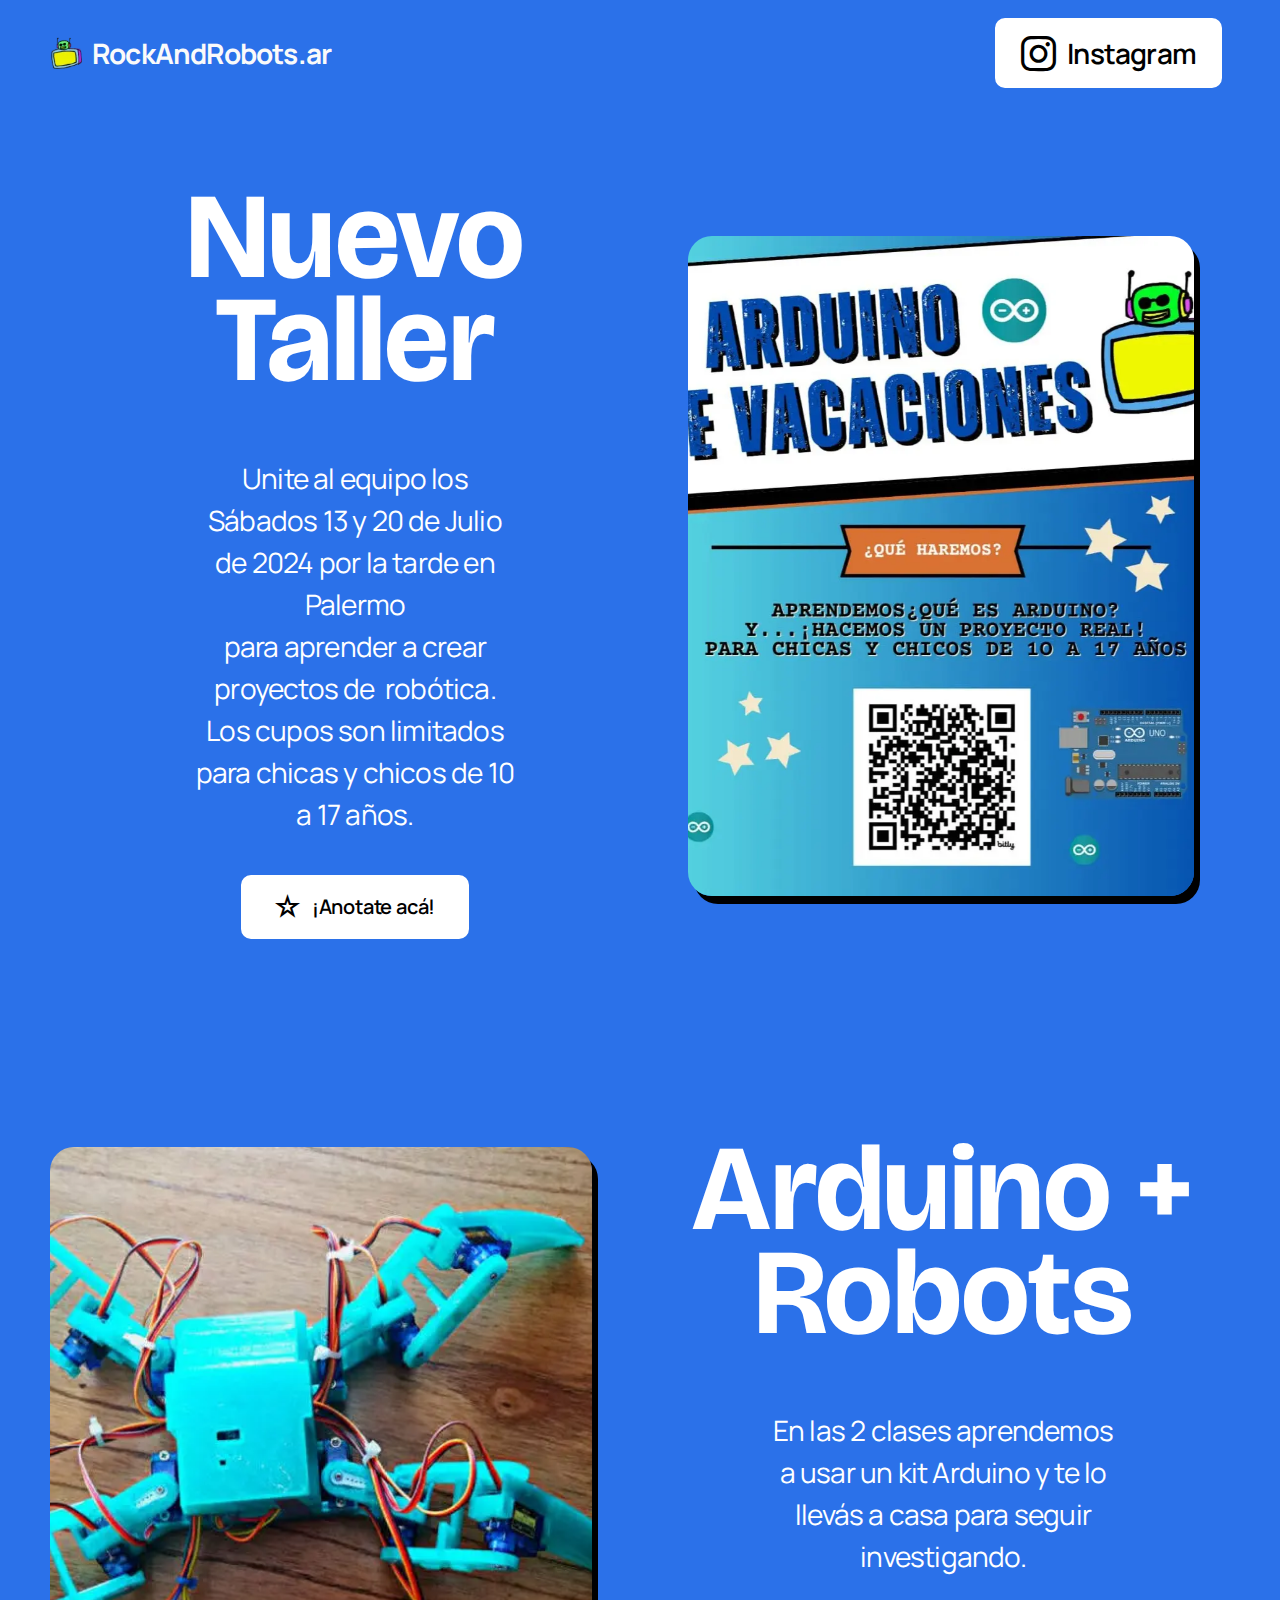
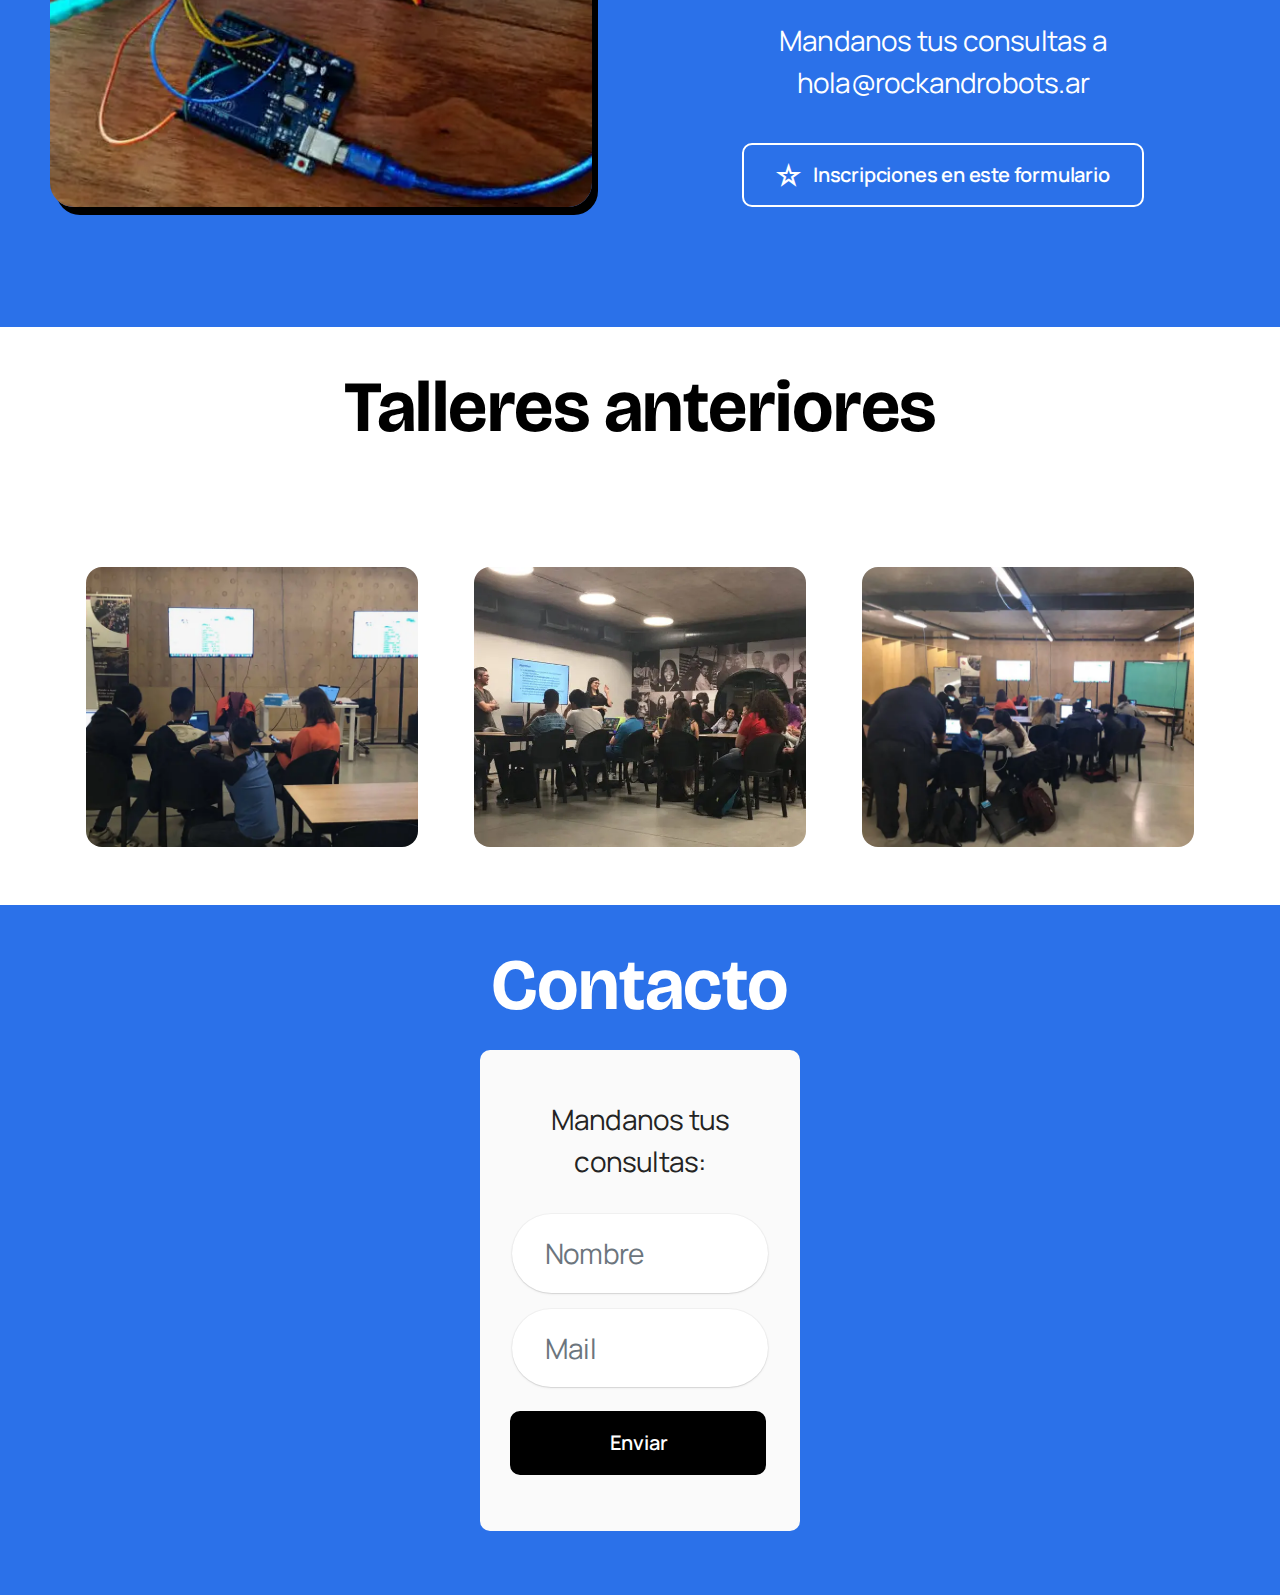
==== index.html @ b17bddc6 "Add files via upload" ====
<!DOCTYPE html>
<html  >
<head>
  
  <meta charset="UTF-8">
  <meta http-equiv="X-UA-Compatible" content="IE=edge">
  
  <meta name="viewport" content="width=device-width, initial-scale=1, minimum-scale=1">
  <link rel="shortcut icon" href="assets/images/rrpng-grande-copia-64x64.png" type="image/x-icon">
  <meta name="description" content="Tod@s creamos con Tecnología">
  
  
  <title>RockAndRobots</title>
  <link rel="stylesheet" href="assets/web/assets/mobirise-icons2/mobirise2.css">
  <link rel="stylesheet" href="assets/bootstrap/css/bootstrap.min.css">
  <link rel="stylesheet" href="assets/bootstrap/css/bootstrap-grid.min.css">
  <link rel="stylesheet" href="assets/bootstrap/css/bootstrap-reboot.min.css">
  <link rel="stylesheet" href="assets/dropdown/css/style.css">
  <link rel="stylesheet" href="assets/socicon/css/styles.css">
  <link rel="stylesheet" href="assets/theme/css/style.css">
  <link rel="preload" href="https://fonts.googleapis.com/css?family=Bricolage+Grotesque:200,300,400,500,600,700,800&display=swap" as="style" onload="this.onload=null;this.rel='stylesheet'">
  <noscript><link rel="stylesheet" href="https://fonts.googleapis.com/css?family=Bricolage+Grotesque:200,300,400,500,600,700,800&display=swap"></noscript>
  <link rel="preload" href="https://fonts.googleapis.com/css?family=Manrope:200,300,400,500,600,700,800&display=swap" as="style" onload="this.onload=null;this.rel='stylesheet'">
  <noscript><link rel="stylesheet" href="https://fonts.googleapis.com/css?family=Manrope:200,300,400,500,600,700,800&display=swap"></noscript>
  <link rel="preload" as="style" href="assets/mobirise/css/mbr-additional.css?v=MeO8tr"><link rel="stylesheet" href="assets/mobirise/css/mbr-additional.css?v=MeO8tr" type="text/css">

  
  
  
</head>
<body>

<!-- Analytics -->
<!-- Google tag (gtag.js) -->
<script async src="https://www.googletagmanager.com/gtag/js?id=G-FPDXHMEJB2"></script>
<script>
  window.dataLayer = window.dataLayer || [];
  function gtag(){dataLayer.push(arguments);}
  gtag('js', new Date());

  gtag('config', 'G-FPDXHMEJB2');
</script>
<!-- /Analytics -->


  
  <section data-bs-version="5.1" class="menu menu01 replym5 cid-ufNHjNAXFw" once="menu" id="menu01-4">

    

    <nav class="navbar navbar-dropdown navbar-expand-lg">
        <div class="menu_box container-fluid">
            <div class="navbar-brand d-flex">
                <span class="navbar-logo">
                    <a href="http://rockandrobots.ar">
                        <img src="assets/images/rrpng-grande-copia-64x64.webp" alt="RockAndRobots">
                    </a>
                </span>
                <span class="navbar-caption-wrap"><a class="navbar-caption text-white display-7" href="http://rockandrobots.ar">RockAndRobots.ar</a></span>
                <button class="navbar-toggler" type="button" data-toggle="collapse" data-bs-toggle="collapse" data-target="#navbarSupportedContent" data-bs-target="#navbarSupportedContent" aria-controls="navbarNavAltMarkup" aria-expanded="false" aria-label="Toggle navigation">
                    <div class="hamburger">
                        <span></span>
                        <span></span>
                        <span></span>
                        <span></span>
                    </div>
                </button>
            </div>
            <div class="collapse navbar-collapse" id="navbarSupportedContent">
                <ul class="navbar-nav nav-dropdown" data-app-modern-menu="true"><li class="nav-item">
                        <a class="nav-link link text-info display-4" href="#"></a>
                    </li>
                    <li class="nav-item">
                        <a class="nav-link link text-info display-4" href="#"></a>
                    </li>
                    <li class="nav-item">
                        <a class="nav-link link text-info display-4" href="#"></a>
                    </li>
                    <li class="nav-item">
                        <a class="nav-link link text-info display-4" href="#"></a>
                    </li>
                    <li class="nav-item">
                        <a class="nav-link link text-info display-4" href="#"></a>
                    </li></ul>
                <div class="mbr-section-btn-main" role="tablist"><a class="btn btn-info display-7" href="http://instagram.com/rockandrobots" target="_blank"><span class="socicon socicon-instagram mbr-iconfont mbr-iconfont-btn"></span>Instagram</a></div>
                
            </div>
            
        </div>
    </nav>
</section>

<section data-bs-version="5.1" class="header01 replym5 cid-ufNwFEsDDS" id="header01-1">
    

    
    

    <div class="container">
        <div class="row">
            <div class="col-12 col-lg-6 card">
                <div class="content-wrapper">
                    <h1 class="mbr-section-title mbr-fonts-style display-1">
                        <strong>Nuevo Taller</strong></h1>
                    <div class="text-wrapper">
						<p class="mbr-text mbr-fonts-style display-7">Unite al equipo los Sábados 13 y 20 de Julio de 2024 por la tarde en Palermo <br>para aprender a crear proyectos de&nbsp; robótica.<br>Los cupos son limitados para chicas y chicos de 10 a 17 años.<br></p>
					</div>
                    <div class="mbr-section-btn"><a class="btn btn-info display-4" href="http://bit.ly/arduinodevacaciones" target="_blank"><span class="mobi-mbri mobi-mbri-star mbr-iconfont mbr-iconfont-btn"></span>
                            ¡Anotate acá!</a></div>
                </div>
            </div>
            <div class="col-12 col-lg-6 card">
                <div class="image-wrapper">
					<img src="assets/images/whatsapp-image-2024-06-10-at-14.54.45-1131x1600.webp" alt="">
				</div>
            </div>
        </div>
    </div>
</section>

<section data-bs-version="5.1" class="header01 replym5 cid-ufNxpCfqph mbr-fullscreen" id="header01-2">
    

    
    

    <div class="container-fluid">
        <div class="row flex-row-reverse">
            <div class="col-12 col-lg-6 card">
                <div class="content-wrapper">
                    <h1 class="mbr-section-title mbr-fonts-style display-1">
                        <strong>Arduino + Robots</strong></h1>
                    <div class="text-wrapper">
						<p class="mbr-text mbr-fonts-style display-7">En las 2 clases aprendemos a usar un kit Arduino y te lo llevás a casa para seguir investigando.<br><br>Mandanos tus consultas a hola@rockandrobots.ar<br></p>
					</div>
                    <div class="mbr-section-btn"><a class="btn btn-info-outline display-4" href="http://bit.ly/arduinodevacaciones" target="_blank"><span class="mobi-mbri mobi-mbri-star mbr-iconfont mbr-iconfont-btn"></span>Inscripciones en este formulario</a></div>
                </div>
            </div>
            <div class="col-12 col-lg-6 card">
                <div class="image-wrapper">
					<img src="assets/images/whatsapp-image-2021-01-24-at-15.22.44-1192x671.webp" alt="">
				</div>
            </div>
        </div>
    </div>
</section>

<section data-bs-version="5.1" class="features05 replym5 cid-ufXI5bcPYx" id="features05-c">
    

    
    

    <div class="container">
        <div class="row">
            <div class="col-12 item">
                <div class="title-wrapper">
                    <h2 class="mbr-section-title mbr-fonts-style display-5"><strong>Talleres anteriores</strong></h2>
                </div>
            </div>
            <div class="col-12 col-lg-4 item features-image">
                <div class="item-wrapper">
                    <div class="item-img">
                        <img src="assets/images/img-3087-784x588.webp" alt="" title="">
                        
                    </div>
                    <div class="item-content">
                        
                    </div>
                </div>
            </div>
            <div class="col-12 col-lg-4 item features-image">
                <div class="item-wrapper">
                    <div class="item-img">
                        <img src="assets/images/dnpvkw3wwautzdx-1-784x522.webp" alt="" title="">
                        
                    </div>
                    <div class="item-content">
                        
                    </div>
                </div>
            </div>
            <div class="col-12 col-lg-4 item features-image">
                <div class="item-wrapper">
                    <div class="item-img">
                        <img src="assets/images/img-3085-784x588.webp" alt="" title="">
                        
                    </div>
                    <div class="item-content">
                        
                    </div>
                </div>
            </div>
        </div>
    </div>
</section>

<section data-bs-version="5.1" class="form7 cid-ufNLwJlF13" id="form7-9">
    
    
    <div class="container-fluid">
        <div class="mbr-section-head">
            <h3 class="mbr-section-title mbr-fonts-style align-center mb-0 display-5">
                <strong>Contacto</strong></h3>
            
        </div>
        <div class="row justify-content-center mt-4">
            <div class="col-lg-8 mx-auto mbr-form" data-form-type="formoid">
                <form action="https://mobirise.eu/" method="POST" class="mbr-form form-with-styler mx-auto" data-form-title="Form Name"><input type="hidden" name="email" data-form-email="true" value="OjZ42k2EqXnoxFkhWbwOU/uVLprQXef8xLiRQ4BA21Z7qfmhsGb44a2++sIziiPOPmhQDju1sbarLzlScwn0YbSNsDD6FS1UGYGD6UZEskewpQiCnv/EFo8+82seVC0f.2dxKO9BoVuX9QWeIHkBdjbx1qAxejFTkmrBhJN9tKtqdmjfOr4kSlqB2oFOxw1b3MsHEor7cDACL9ocJ02qpSIw5h/xcuq27Ko4z+zJR8FtEWbO67yeiS+YBgOG0KRgg">
                    <p class="mbr-text mbr-fonts-style align-center mb-4 display-7">
                        Mandanos tus consultas:</p>
                    <div class="row">
                        <div hidden="hidden" data-form-alert="" class="alert alert-success col-12">GRACIAS TOTALES</div>
                        <div hidden="hidden" data-form-alert-danger="" class="alert alert-danger col-12">
                            Oops...! some problem!
                        </div>
                    </div>
                    <div class="dragArea row">
                        <div class="col-lg-12 col-md-12 col-sm-12 form-group mb-3" data-for="name">
                            <input type="text" name="name" placeholder="Nombre" data-form-field="name" class="form-control" value="" id="name-form7-9">
                        </div>
                        <div class="col-lg-12 col-md-12 col-sm-12 form-group mb-3" data-for="email">
                            <input type="email" name="email" placeholder="Mail" data-form-field="email" class="form-control" value="" id="email-form7-9">
                        </div>
                        
                        <div class="col-auto mbr-section-btn align-center"><button type="submit" class="btn btn-primary display-4">Enviar</button></div>
                    </div>
                </form>
            </div>
        </div>
    </div>
</section>

<section class="elb-widgets cid-ug3YI7hSDw" id="eb-instagram-feed-d"><script src="https://s.electricblaze.com/widget.js" defer=""></script>
<div class="electricblaze-id-2UhxCgb"></div></section>


<script src="assets/bootstrap/js/bootstrap.bundle.min.js"></script>
  <script src="assets/smoothscroll/smooth-scroll.js"></script>
  <script src="assets/ytplayer/index.js"></script>
  <script src="assets/dropdown/js/navbar-dropdown.js"></script>
  <script src="assets/theme/js/script.js"></script>
  <script src="assets/formoid/formoid.min.js"></script>
  
  
  
</body>
</html>
---- assets/web/assets/mobirise-icons2/mobirise2.css ----
@font-face {
  font-family: 'Moririse2';
  font-display: swap;
  src:  url('mobirise2.eot?f2bix4');
  src:  url('mobirise2.eot?f2bix4#iefix') format('embedded-opentype'),
    url('mobirise2.ttf?f2bix4') format('truetype'),
    url('mobirise2.woff?f2bix4') format('woff'),
    url('mobirise2.svg?f2bix4#mobirise2') format('svg');
  font-weight: normal;
  font-style: normal;
}

[class^="mobi-"], [class*=" mobi-"] {
  /* use !important to prevent issues with browser extensions that change fonts */
  font-family: 'Moririse2' !important;
  speak: none;
  font-style: normal;
  font-weight: normal;
  font-variant: normal;
  text-transform: none;
  line-height: 1;

  /* Better Font Rendering =========== */
  -webkit-font-smoothing: antialiased;
  -moz-osx-font-smoothing: grayscale;
}

.mobi-mbri-add-submenu:before {
  content: "\e900";
}
.mobi-mbri-alert:before {
  content: "\e901";
}
.mobi-mbri-align-center:before {
  content: "\e902";
}
.mobi-mbri-align-justify:before {
  content: "\e903";
}
.mobi-mbri-align-left:before {
  content: "\e904";
}
.mobi-mbri-align-right:before {
  content: "\e905";
}
.mobi-mbri-android:before {
  content: "\e906";
}
.mobi-mbri-apple:before {
  content: "\e907";
}
.mobi-mbri-arrow-down:before {
  content: "\e908";
}
.mobi-mbri-arrow-next:before {
  content: "\e909";
}
.mobi-mbri-arrow-prev:before {
  content: "\e90a";
}
.mobi-mbri-arrow-up:before {
  content: "\e90b";
}
.mobi-mbri-bold:before {
  content: "\e90c";
}
.mobi-mbri-bookmark:before {
  content: "\e90d";
}
.mobi-mbri-bootstrap:before {
  content: "\e90e";
}
.mobi-mbri-briefcase:before {
  content: "\e90f";
}
.mobi-mbri-browse:before {
  content: "\e910";
}
.mobi-mbri-bulleted-list:before {
  content: "\e911";
}
.mobi-mbri-calendar:before {
  content: "\e912";
}
.mobi-mbri-camera:before {
  content: "\e913";
}
.mobi-mbri-cart-add:before {
  content: "\e914";
}
.mobi-mbri-cart-full:before {
  content: "\e915";
}
.mobi-mbri-cash:before {
  content: "\e916";
}
.mobi-mbri-change-style:before {
  content: "\e917";
}
.mobi-mbri-chat:before {
  content: "\e918";
}
.mobi-mbri-clock:before {
  content: "\e919";
}
.mobi-mbri-close:before {
  content: "\e91a";
}
.mobi-mbri-cloud:before {
  content: "\e91b";
}
.mobi-mbri-code:before {
  content: "\e91c";
}
.mobi-mbri-contact-form:before {
  content: "\e91d";
}
.mobi-mbri-credit-card:before {
  content: "\e91e";
}
.mobi-mbri-cursor-click:before {
  content: "\e91f";
}
.mobi-mbri-cust-feedback:before {
  content: "\e920";
}
.mobi-mbri-database:before {
  content: "\e921";
}
.mobi-mbri-delivery:before {
  content: "\e922";
}
.mobi-mbri-desktop:before {
  content: "\e923";
}
.mobi-mbri-devices:before {
  content: "\e924";
}
.mobi-mbri-down:before {
  content: "\e925";
}
.mobi-mbri-download-2:before {
  content: "\e926";
}
.mobi-mbri-download:before {
  content: "\e927";
}
.mobi-mbri-drag-n-drop-2:before {
  content: "\e928";
}
.mobi-mbri-drag-n-drop:before {
  content: "\e929";
}
.mobi-mbri-edit-2:before {
  content: "\e92a";
}
.mobi-mbri-edit:before {
  content: "\e92b";
}
.mobi-mbri-error:before {
  content: "\e92c";
}
.mobi-mbri-extension:before {
  content: "\e92d";
}
.mobi-mbri-features:before {
  content: "\e92e";
}
.mobi-mbri-file:before {
  content: "\e92f";
}
.mobi-mbri-flag:before {
  content: "\e930";
}
.mobi-mbri-folder:before {
  content: "\e931";
}
.mobi-mbri-gift:before {
  content: "\e932";
}
.mobi-mbri-github:before {
  content: "\e933";
}
.mobi-mbri-globe-2:before {
  content: "\e934";
}
.mobi-mbri-globe:before {
  content: "\e935";
}
.mobi-mbri-growing-chart:before {
  content: "\e936";
}
.mobi-mbri-hearth:before {
  content: "\e937";
}
.mobi-mbri-help:before {
  content: "\e938";
}
.mobi-mbri-home:before {
  content: "\e939";
}
.mobi-mbri-hot-cup:before {
  content: "\e93a";
}
.mobi-mbri-idea:before {
  content: "\e93b";
}
.mobi-mbri-image-gallery:before {
  content: "\e93c";
}
.mobi-mbri-image-slider:before {
  content: "\e93d";
}
.mobi-mbri-info:before {
  content: "\e93e";
}
.mobi-mbri-italic:before {
  content: "\e93f";
}
.mobi-mbri-key:before {
  content: "\e940";
}
.mobi-mbri-laptop:before {
  content: "\e941";
}
.mobi-mbri-layers:before {
  content: "\e942";
}
.mobi-mbri-left-right:before {
  content: "\e943";
}
.mobi-mbri-left:before {
  content: "\e944";
}
.mobi-mbri-letter:before {
  content: "\e945";
}
.mobi-mbri-like:before {
  content: "\e946";
}
.mobi-mbri-link:before {
  content: "\e947";
}
.mobi-mbri-lock:before {
  content: "\e948";
}
.mobi-mbri-login:before {
  content: "\e949";
}
.mobi-mbri-logout:before {
  content: "\e94a";
}
.mobi-mbri-magic-stick:before {
  content: "\e94b";
}
.mobi-mbri-map-pin:before {
  content: "\e94c";
}
.mobi-mbri-menu:before {
  content: "\e94d";
}
.mobi-mbri-mobile-2:before {
  content: "\e94e";
}
.mobi-mbri-mobile-horizontal:before {
  content: "\e94f";
}
.mobi-mbri-mobile:before {
  content: "\e950";
}
.mobi-mbri-mobirise:before {
  content: "\e951";
}
.mobi-mbri-more-horizontal:before {
  content: "\e952";
}
.mobi-mbri-more-vertical:before {
  content: "\e953";
}
.mobi-mbri-music:before {
  content: "\e954";
}
.mobi-mbri-new-file:before {
  content: "\e955";
}
.mobi-mbri-numbered-list:before {
  content: "\e956";
}
.mobi-mbri-opened-folder:before {
  content: "\e957";
}
.mobi-mbri-pages:before {
  content: "\e958";
}
.mobi-mbri-paper-plane:before {
  content: "\e959";
}
.mobi-mbri-paperclip:before {
  content: "\e95a";
}
.mobi-mbri-phone:before {
  content: "\e95b";
}
.mobi-mbri-photo:before {
  content: "\e95c";
}
.mobi-mbri-photos:before {
  content: "\e95d";
}
.mobi-mbri-pin:before {
  content: "\e95e";
}
.mobi-mbri-play:before {
  content: "\e95f";
}
.mobi-mbri-plus:before {
  content: "\e960";
}
.mobi-mbri-preview:before {
  content: "\e961";
}
.mobi-mbri-print:before {
  content: "\e962";
}
.mobi-mbri-protect:before {
  content: "\e963";
}
.mobi-mbri-question:before {
  content: "\e964";
}
.mobi-mbri-quote-left:before {
  content: "\e965";
}
.mobi-mbri-quote-right:before {
  content: "\e966";
}
.mobi-mbri-redo:before {
  content: "\e967";
}
.mobi-mbri-refresh:before {
  content: "\e968";
}
.mobi-mbri-responsive-2:before {
  content: "\e969";
}
.mobi-mbri-responsive:before {
  content: "\e96a";
}
.mobi-mbri-right:before {
  content: "\e96b";
}
.mobi-mbri-rocket:before {
  content: "\e96c";
}
.mobi-mbri-sad-face:before {
  content: "\e96d";
}
.mobi-mbri-sale:before {
  content: "\e96e";
}
.mobi-mbri-save:before {
  content: "\e96f";
}
.mobi-mbri-search:before {
  content: "\e970";
}
.mobi-mbri-setting-2:before {
  content: "\e971";
}
.mobi-mbri-setting-3:before {
  content: "\e972";
}
.mobi-mbri-setting:before {
  content: "\e973";
}
.mobi-mbri-share:before {
  content: "\e974";
}
.mobi-mbri-shopping-bag:before {
  content: "\e975";
}
.mobi-mbri-shopping-basket:before {
  content: "\e976";
}
.mobi-mbri-shopping-cart:before {
  content: "\e977";
}
.mobi-mbri-sites:before {
  content: "\e978";
}
.mobi-mbri-smile-face:before {
  content: "\e979";
}
.mobi-mbri-speed:before {
  content: "\e97a";
}
.mobi-mbri-star:before {
  content: "\e97b";
}
.mobi-mbri-success:before {
  content: "\e97c";
}
.mobi-mbri-sun:before {
  content: "\e97d";
}
.mobi-mbri-sun2:before {
  content: "\e97e";
}
.mobi-mbri-tablet-vertical:before {
  content: "\e97f";
}
.mobi-mbri-tablet:before {
  content: "\e980";
}
.mobi-mbri-target:before {
  content: "\e981";
}
.mobi-mbri-timer:before {
  content: "\e982";
}
.mobi-mbri-to-ftp:before {
  content: "\e983";
}
.mobi-mbri-to-local-drive:before {
  content: "\e984";
}
.mobi-mbri-touch-swipe:before {
  content: "\e985";
}
.mobi-mbri-touch:before {
  content: "\e986";
}
.mobi-mbri-trash:before {
  content: "\e987";
}
.mobi-mbri-underline:before {
  content: "\e988";
}
.mobi-mbri-undo:before {
  content: "\e989";
}
.mobi-mbri-unlink:before {
  content: "\e98a";
}
.mobi-mbri-unlock:before {
  content: "\e98b";
}
.mobi-mbri-up-down:before {
  content: "\e98c";
}
.mobi-mbri-up:before {
  content: "\e98d";
}
.mobi-mbri-update:before {
  content: "\e98e";
}
.mobi-mbri-upload-2:before {
  content: "\e98f";
}
.mobi-mbri-upload:before {
  content: "\e990";
}
.mobi-mbri-user-2:before {
  content: "\e991";
}
.mobi-mbri-user:before {
  content: "\e992";
}
.mobi-mbri-users:before {
  content: "\e993";
}
.mobi-mbri-video-play:before {
  content: "\e994";
}
.mobi-mbri-video:before {
  content: "\e995";
}
.mobi-mbri-watch:before {
  content: "\e996";
}
.mobi-mbri-website-theme-2:before {
  content: "\e997";
}
.mobi-mbri-website-theme:before {
  content: "\e998";
}
.mobi-mbri-wifi:before {
  content: "\e999";
}
.mobi-mbri-windows:before {
  content: "\e99a";
}
.mobi-mbri-zoom-in:before {
  content: "\e99b";
}
.mobi-mbri-zoom-out:before {
  content: "\e99c";
}
---- assets/dropdown/css/style.css ----
.navbar-dropdown {
  left: 0;
  padding: 0;
  position: absolute;
  right: 0;
  top: 0;
  transition: all 0.45s ease;
  z-index: 1030;
  background: #282828; }
  .navbar-dropdown .navbar-logo {
    margin-right: 0.8rem;
    transition: margin 0.3s ease-in-out;
    vertical-align: middle; }
    .navbar-dropdown .navbar-logo img {
      height: 3.125rem;
      transition: all 0.3s ease-in-out; }
    .navbar-dropdown .navbar-logo.mbr-iconfont {
      font-size: 3.125rem;
      line-height: 3.125rem; }
  .navbar-dropdown .navbar-caption {
    font-weight: 700;
    white-space: normal;
    vertical-align: -4px;
    line-height: 3.125rem !important; }
    .navbar-dropdown .navbar-caption, .navbar-dropdown .navbar-caption:hover {
      color: inherit;
      text-decoration: none; }
  .navbar-dropdown .mbr-iconfont + .navbar-caption {
    vertical-align: -1px; }
  .navbar-dropdown.navbar-fixed-top {
    position: fixed; }
  .navbar-dropdown .navbar-brand span {
    vertical-align: -4px; }
  .navbar-dropdown.bg-color.transparent {
    background: none; }
  .navbar-dropdown.navbar-short .navbar-brand {
    padding: 0.625rem 0; }
    .navbar-dropdown.navbar-short .navbar-brand span {
      vertical-align: -1px; }
  .navbar-dropdown.navbar-short .navbar-caption {
    line-height: 2.375rem !important;
    vertical-align: -2px; }
  .navbar-dropdown.navbar-short .navbar-logo {
    margin-right: 0.5rem; }
    .navbar-dropdown.navbar-short .navbar-logo img {
      height: 2.375rem; }
    .navbar-dropdown.navbar-short .navbar-logo.mbr-iconfont {
      font-size: 2.375rem;
      line-height: 2.375rem; }
  .navbar-dropdown.navbar-short .mbr-table-cell {
    height: 3.625rem; }
  .navbar-dropdown .navbar-close {
    left: 0.6875rem;
    position: fixed;
    top: 0.75rem;
    z-index: 1000; }
  .navbar-dropdown .hamburger-icon {
    content: "";
    display: inline-block;
    vertical-align: middle;
    width: 16px;
    -webkit-box-shadow: 0 -6px 0 1px #282828,0 0 0 1px #282828,0 6px 0 1px #282828;
    -moz-box-shadow: 0 -6px 0 1px #282828,0 0 0 1px #282828,0 6px 0 1px #282828;
    box-shadow: 0 -6px 0 1px #282828,0 0 0 1px #282828,0 6px 0 1px #282828; }

.dropdown-menu .dropdown-toggle[data-toggle="dropdown-submenu"]::after {
  border-bottom: 0.35em solid transparent;
  border-left: 0.35em solid;
  border-right: 0;
  border-top: 0.35em solid transparent;
  margin-left: 0.3rem; }

.dropdown-menu .dropdown-item:focus {
  outline: 0; }

.nav-dropdown {
  font-size: 0.75rem;
  font-weight: 500;
  height: auto !important; }
  .nav-dropdown .nav-btn {
    padding-left: 1rem; }
  .nav-dropdown .link {
    margin: .667em 1.667em;
    font-weight: 500;
    padding: 0;
    transition: color .2s ease-in-out; }
    .nav-dropdown .link.dropdown-toggle {
      margin-right: 2.583em; }
      .nav-dropdown .link.dropdown-toggle::after {
        margin-left: .25rem;
        border-top: 0.35em solid;
        border-right: 0.35em solid transparent;
        border-left: 0.35em solid transparent;
        border-bottom: 0; }
      .nav-dropdown .link.dropdown-toggle[aria-expanded="true"] {
        margin: 0;
        padding: 0.667em 3.263em  0.667em 1.667em; }
  .nav-dropdown .link::after,
  .nav-dropdown .dropdown-item::after {
    color: inherit; }
  .nav-dropdown .btn {
    font-size: 0.75rem;
    font-weight: 700;
    letter-spacing: 0;
    margin-bottom: 0;
    padding-left: 1.25rem;
    padding-right: 1.25rem; }
  .nav-dropdown .dropdown-menu {
    border-radius: 0;
    border: 0;
    left: 0;
    margin: 0;
    padding-bottom: 1.25rem;
    padding-top: 1.25rem;
    position: relative; }
  .nav-dropdown .dropdown-submenu {
    margin-left: 0.125rem;
    top: 0; }
  .nav-dropdown .dropdown-item {
    font-weight: 500;
    line-height: 2;
    padding: 0.3846em 4.615em 0.3846em 1.5385em;
    position: relative;
    transition: color .2s ease-in-out, background-color .2s ease-in-out; }
    .nav-dropdown .dropdown-item::after {
      margin-top: -0.3077em;
      position: absolute;
      right: 1.1538em;
      top: 50%; }
    .nav-dropdown .dropdown-item:focus, .nav-dropdown .dropdown-item:hover {
      background: none; }

@media (max-width: 767px) {
  .nav-dropdown.navbar-toggleable-sm {
    bottom: 0;
    display: none;
    left: 0;
    overflow-x: hidden;
    position: fixed;
    top: 0;
    transform: translateX(-100%);
    -ms-transform: translateX(-100%);
    -webkit-transform: translateX(-100%);
    width: 18.75rem;
    z-index: 999; } }
.nav-dropdown.navbar-toggleable-xl {
  bottom: 0;
  display: none;
  left: 0;
  overflow-x: hidden;
  position: fixed;
  top: 0;
  transform: translateX(-100%);
  -ms-transform: translateX(-100%);
  -webkit-transform: translateX(-100%);
  width: 18.75rem;
  z-index: 999; }

.nav-dropdown-sm {
  display: block !important;
  overflow-x: hidden;
  overflow: auto;
  padding-top: 3.875rem; }
  .nav-dropdown-sm::after {
    content: "";
    display: block;
    height: 3rem;
    width: 100%; }
  .nav-dropdown-sm.collapse.in ~ .navbar-close {
    display: block !important; }
  .nav-dropdown-sm.collapsing, .nav-dropdown-sm.collapse.in {
    transform: translateX(0);
    -ms-transform: translateX(0);
    -webkit-transform: translateX(0);
    transition: all 0.25s ease-out;
    -webkit-transition: all 0.25s ease-out;
    background: #282828; }
  .nav-dropdown-sm.collapsing[aria-expanded="false"] {
    transform: translateX(-100%);
    -ms-transform: translateX(-100%);
    -webkit-transform: translateX(-100%); }
  .nav-dropdown-sm .nav-item {
    display: block;
    margin-left: 0 !important;
    padding-left: 0; }
  .nav-dropdown-sm .link,
  .nav-dropdown-sm .dropdown-item {
    border-top: 1px dotted rgba(255, 255, 255, 0.1);
    font-size: 0.8125rem;
    line-height: 1.6;
    margin: 0 !important;
    padding: 0.875rem 2.4rem 0.875rem 1.5625rem !important;
    position: relative;
    white-space: normal; }
    .nav-dropdown-sm .link:focus, .nav-dropdown-sm .link:hover,
    .nav-dropdown-sm .dropdown-item:focus,
    .nav-dropdown-sm .dropdown-item:hover {
      background: rgba(0, 0, 0, 0.2) !important;
      color: #c0a375; }
  .nav-dropdown-sm .nav-btn {
    position: relative;
    padding: 1.5625rem 1.5625rem 0 1.5625rem; }
    .nav-dropdown-sm .nav-btn::before {
      border-top: 1px dotted rgba(255, 255, 255, 0.1);
      content: "";
      left: 0;
      position: absolute;
      top: 0;
      width: 100%; }
    .nav-dropdown-sm .nav-btn + .nav-btn {
      padding-top: 0.625rem; }
      .nav-dropdown-sm .nav-btn + .nav-btn::before {
        display: none; }
  .nav-dropdown-sm .btn {
    padding: 0.625rem 0; }
  .nav-dropdown-sm .dropdown-toggle[data-toggle="dropdown-submenu"]::after {
    margin-left: .25rem;
    border-top: 0.35em solid;
    border-right: 0.35em solid transparent;
    border-left: 0.35em solid transparent;
    border-bottom: 0; }
  .nav-dropdown-sm .dropdown-toggle[data-toggle="dropdown-submenu"][aria-expanded="true"]::after {
    border-top: 0;
    border-right: 0.35em solid transparent;
    border-left: 0.35em solid transparent;
    border-bottom: 0.35em solid; }
  .nav-dropdown-sm .dropdown-menu {
    margin: 0;
    padding: 0;
    position: relative;
    top: 0;
    left: 0;
    width: 100%;
    border: 0;
    float: none;
    border-radius: 0;
    background: none; }
  .nav-dropdown-sm .dropdown-submenu {
    left: 100%;
    margin-left: 0.125rem;
    margin-top: -1.25rem;
    top: 0; }

.navbar-toggleable-sm .nav-dropdown .dropdown-menu {
  position: absolute; }

.navbar-toggleable-sm .nav-dropdown .dropdown-submenu {
  left: 100%;
  margin-left: 0.125rem;
  margin-top: -1.25rem;
  top: 0; }

.navbar-toggleable-sm.opened .nav-dropdown .dropdown-menu {
  position: relative; }

.navbar-toggleable-sm.opened .nav-dropdown .dropdown-submenu {
  left: 0;
  margin-left: 00rem;
  margin-top: 0rem;
  top: 0; }

.is-builder .nav-dropdown.collapsing {
  transition: none !important; }
---- assets/socicon/css/styles.css ----
@charset "UTF-8";

@font-face {
  font-family: 'Socicon';
  src:  url('../fonts/socicon.eot');
  src:  url('../fonts/socicon.eot?#iefix') format('embedded-opentype'),
    url('../fonts/socicon.woff2') format('woff2'),
    url('../fonts/socicon.ttf') format('truetype'),
    url('../fonts/socicon.woff') format('woff'),
    url('../fonts/socicon.svg#socicon') format('svg');
  font-weight: normal;
  font-style: normal;
  font-display: swap;
}

[data-icon]:before {
  font-family: "socicon" !important;
  content: attr(data-icon);
  font-style: normal !important;
  font-weight: normal !important;
  font-variant: normal !important;
  text-transform: none !important;
  speak: none;
  line-height: 1;
  -webkit-font-smoothing: antialiased;
  -moz-osx-font-smoothing: grayscale;
}

[class^="socicon-"], [class*=" socicon-"] {
  /* use !important to prevent issues with browser extensions that change fonts */
  font-family: 'Socicon' !important;
  speak: none;
  font-style: normal;
  font-weight: normal;
  font-variant: normal;
  text-transform: none;
  line-height: 1;

  /* Better Font Rendering =========== */
  -webkit-font-smoothing: antialiased;
  -moz-osx-font-smoothing: grayscale;
}

.socicon-eitaa:before {
  content: "\e97c";
}
.socicon-soroush:before {
  content: "\e97d";
}
.socicon-bale:before {
  content: "\e97e";
}
.socicon-zazzle:before {
  content: "\e97b";
}
.socicon-society6:before {
  content: "\e97a";
}
.socicon-redbubble:before {
  content: "\e979";
}
.socicon-avvo:before {
  content: "\e978";
}
.socicon-stitcher:before {
  content: "\e977";
}
.socicon-googlehangouts:before {
  content: "\e974";
}
.socicon-dlive:before {
  content: "\e975";
}
.socicon-vsco:before {
  content: "\e976";
}
.socicon-flipboard:before {
  content: "\e973";
}
.socicon-ubuntu:before {
  content: "\e958";
}
.socicon-artstation:before {
  content: "\e959";
}
.socicon-invision:before {
  content: "\e95a";
}
.socicon-torial:before {
  content: "\e95b";
}
.socicon-collectorz:before {
  content: "\e95c";
}
.socicon-seenthis:before {
  content: "\e95d";
}
.socicon-googleplaymusic:before {
  content: "\e95e";
}
.socicon-debian:before {
  content: "\e95f";
}
.socicon-filmfreeway:before {
  content: "\e960";
}
.socicon-gnome:before {
  content: "\e961";
}
.socicon-itchio:before {
  content: "\e962";
}
.socicon-jamendo:before {
  content: "\e963";
}
.socicon-mix:before {
  content: "\e964";
}
.socicon-sharepoint:before {
  content: "\e965";
}
.socicon-tinder:before {
  content: "\e966";
}
.socicon-windguru:before {
  content: "\e967";
}
.socicon-cdbaby:before {
  content: "\e968";
}
.socicon-elementaryos:before {
  content: "\e969";
}
.socicon-stage32:before {
  content: "\e96a";
}
.socicon-tiktok:before {
  content: "\e96b";
}
.socicon-gitter:before {
  content: "\e96c";
}
.socicon-letterboxd:before {
  content: "\e96d";
}
.socicon-threema:before {
  content: "\e96e";
}
.socicon-splice:before {
  content: "\e96f";
}
.socicon-metapop:before {
  content: "\e970";
}
.socicon-naver:before {
  content: "\e971";
}
.socicon-remote:before {
  content: "\e972";
}
.socicon-internet:before {
  content: "\e957";
}
.socicon-moddb:before {
  content: "\e94b";
}
.socicon-indiedb:before {
  content: "\e94c";
}
.socicon-traxsource:before {
  content: "\e94d";
}
.socicon-gamefor:before {
  content: "\e94e";
}
.socicon-pixiv:before {
  content: "\e94f";
}
.socicon-myanimelist:before {
  content: "\e950";
}
.socicon-blackberry:before {
  content: "\e951";
}
.socicon-wickr:before {
  content: "\e952";
}
.socicon-spip:before {
  content: "\e953";
}
.socicon-napster:before {
  content: "\e954";
}
.socicon-beatport:before {
  content: "\e955";
}
.socicon-hackerone:before {
  content: "\e956";
}
.socicon-hackernews:before {
  content: "\e946";
}
.socicon-smashwords:before {
  content: "\e947";
}
.socicon-kobo:before {
  content: "\e948";
}
.socicon-bookbub:before {
  content: "\e949";
}
.socicon-mailru:before {
  content: "\e94a";
}
.socicon-gitlab:before {
  content: "\e945";
}
.socicon-instructables:before {
  content: "\e944";
}
.socicon-portfolio:before {
  content: "\e943";
}
.socicon-codered:before {
  content: "\e940";
}
.socicon-origin:before {
  content: "\e941";
}
.socicon-nextdoor:before {
  content: "\e942";
}
.socicon-udemy:before {
  content: "\e93f";
}
.socicon-livemaster:before {
  content: "\e93e";
}
.socicon-crunchbase:before {
  content: "\e93b";
}
.socicon-homefy:before {
  content: "\e93c";
}
.socicon-calendly:before {
  content: "\e93d";
}
.socicon-realtor:before {
  content: "\e90f";
}
.socicon-tidal:before {
  content: "\e910";
}
.socicon-qobuz:before {
  content: "\e911";
}
.socicon-natgeo:before {
  content: "\e912";
}
.socicon-mastodon:before {
  content: "\e913";
}
.socicon-unsplash:before {
  content: "\e914";
}
.socicon-homeadvisor:before {
  content: "\e915";
}
.socicon-angieslist:before {
  content: "\e916";
}
.socicon-codepen:before {
  content: "\e917";
}
.socicon-slack:before {
  content: "\e918";
}
.socicon-openaigym:before {
  content: "\e919";
}
.socicon-logmein:before {
  content: "\e91a";
}
.socicon-fiverr:before {
  content: "\e91b";
}
.socicon-gotomeeting:before {
  content: "\e91c";
}
.socicon-aliexpress:before {
  content: "\e91d";
}
.socicon-guru:before {
  content: "\e91e";
}
.socicon-appstore:before {
  content: "\e91f";
}
.socicon-homes:before {
  content: "\e920";
}
.socicon-zoom:before {
  content: "\e921";
}
.socicon-alibaba:before {
  content: "\e922";
}
.socicon-craigslist:before {
  content: "\e923";
}
.socicon-wix:before {
  content: "\e924";
}
.socicon-redfin:before {
  content: "\e925";
}
.socicon-googlecalendar:before {
  content: "\e926";
}
.socicon-shopify:before {
  content: "\e927";
}
.socicon-freelancer:before {
  content: "\e928";
}
.socicon-seedrs:before {
  content: "\e929";
}
.socicon-bing:before {
  content: "\e92a";
}
.socicon-doodle:before {
  content: "\e92b";
}
.socicon-bonanza:before {
  content: "\e92c";
}
.socicon-squarespace:before {
  content: "\e92d";
}
.socicon-toptal:before {
  content: "\e92e";
}
.socicon-gust:before {
  content: "\e92f";
}
.socicon-ask:before {
  content: "\e930";
}
.socicon-trulia:before {
  content: "\e931";
}
.socicon-loomly:before {
  content: "\e932";
}
.socicon-ghost:before {
  content: "\e933";
}
.socicon-upwork:before {
  content: "\e934";
}
.socicon-fundable:before {
  content: "\e935";
}
.socicon-booking:before {
  content: "\e936";
}
.socicon-googlemaps:before {
  content: "\e937";
}
.socicon-zillow:before {
  content: "\e938";
}
.socicon-niconico:before {
  content: "\e939";
}
.socicon-toneden:before {
  content: "\e93a";
}
.socicon-augment:before {
  content: "\e908";
}
.socicon-bitbucket:before {
  content: "\e909";
}
.socicon-fyuse:before {
  content: "\e90a";
}
.socicon-yt-gaming:before {
  content: "\e90b";
}
.socicon-sketchfab:before {
  content: "\e90c";
}
.socicon-mobcrush:before {
  content: "\e90d";
}
.socicon-microsoft:before {
  content: "\e90e";
}
.socicon-pandora:before {
  content: "\e907";
}
.socicon-messenger:before {
  content: "\e906";
}
.socicon-gamewisp:before {
  content: "\e905";
}
.socicon-bloglovin:before {
  content: "\e904";
}
.socicon-tunein:before {
  content: "\e903";
}
.socicon-gamejolt:before {
  content: "\e901";
}
.socicon-trello:before {
  content: "\e902";
}
.socicon-spreadshirt:before {
  content: "\e900";
}
.socicon-500px:before {
  content: "\e000";
}
.socicon-8tracks:before {
  content: "\e001";
}
.socicon-airbnb:before {
  content: "\e002";
}
.socicon-alliance:before {
  content: "\e003";
}
.socicon-amazon:before {
  content: "\e004";
}
.socicon-amplement:before {
  content: "\e005";
}
.socicon-android:before {
  content: "\e006";
}
.socicon-angellist:before {
  content: "\e007";
}
.socicon-apple:before {
  content: "\e008";
}
.socicon-appnet:before {
  content: "\e009";
}
.socicon-baidu:before {
  content: "\e00a";
}
.socicon-bandcamp:before {
  content: "\e00b";
}
.socicon-battlenet:before {
  content: "\e00c";
}
.socicon-mixer:before {
  content: "\e00d";
}
.socicon-bebee:before {
  content: "\e00e";
}
.socicon-bebo:before {
  content: "\e00f";
}
.socicon-behance:before {
  content: "\e010";
}
.socicon-blizzard:before {
  content: "\e011";
}
.socicon-blogger:before {
  content: "\e012";
}
.socicon-buffer:before {
  content: "\e013";
}
.socicon-chrome:before {
  content: "\e014";
}
.socicon-coderwall:before {
  content: "\e015";
}
.socicon-curse:before {
  content: "\e016";
}
.socicon-dailymotion:before {
  content: "\e017";
}
.socicon-deezer:before {
  content: "\e018";
}
.socicon-delicious:before {
  content: "\e019";
}
.socicon-deviantart:before {
  content: "\e01a";
}
.socicon-diablo:before {
  content: "\e01b";
}
.socicon-digg:before {
  content: "\e01c";
}
.socicon-discord:before {
  content: "\e01d";
}
.socicon-disqus:before {
  content: "\e01e";
}
.socicon-douban:before {
  content: "\e01f";
}
.socicon-draugiem:before {
  content: "\e020";
}
.socicon-dribbble:before {
  content: "\e021";
}
.socicon-drupal:before {
  content: "\e022";
}
.socicon-ebay:before {
  content: "\e023";
}
.socicon-ello:before {
  content: "\e024";
}
.socicon-endomodo:before {
  content: "\e025";
}
.socicon-envato:before {
  content: "\e026";
}
.socicon-etsy:before {
  content: "\e027";
}
.socicon-facebook:before {
  content: "\e028";
}
.socicon-feedburner:before {
  content: "\e029";
}
.socicon-filmweb:before {
  content: "\e02a";
}
.socicon-firefox:before {
  content: "\e02b";
}
.socicon-flattr:before {
  content: "\e02c";
}
.socicon-flickr:before {
  content: "\e02d";
}
.socicon-formulr:before {
  content: "\e02e";
}
.socicon-forrst:before {
  content: "\e02f";
}
.socicon-foursquare:before {
  content: "\e030";
}
.socicon-friendfeed:before {
  content: "\e031";
}
.socicon-github:before {
  content: "\e032";
}
.socicon-goodreads:before {
  content: "\e033";
}
.socicon-google:before {
  content: "\e034";
}
.socicon-googlescholar:before {
  content: "\e035";
}
.socicon-googlegroups:before {
  content: "\e036";
}
.socicon-googlephotos:before {
  content: "\e037";
}
.socicon-googleplus:before {
  content: "\e038";
}
.socicon-grooveshark:before {
  content: "\e039";
}
.socicon-hackerrank:before {
  content: "\e03a";
}
.socicon-hearthstone:before {
  content: "\e03b";
}
.socicon-hellocoton:before {
  content: "\e03c";
}
.socicon-heroes:before {
  content: "\e03d";
}
.socicon-smashcast:before {
  content: "\e03e";
}
.socicon-horde:before {
  content: "\e03f";
}
.socicon-houzz:before {
  content: "\e040";
}
.socicon-icq:before {
  content: "\e041";
}
.socicon-identica:before {
  content: "\e042";
}
.socicon-imdb:before {
  content: "\e043";
}
.socicon-instagram:before {
  content: "\e044";
}
.socicon-issuu:before {
  content: "\e045";
}
.socicon-istock:before {
  content: "\e046";
}
.socicon-itunes:before {
  content: "\e047";
}
.socicon-keybase:before {
  content: "\e048";
}
.socicon-lanyrd:before {
  content: "\e049";
}
.socicon-lastfm:before {
  content: "\e04a";
}
.socicon-line:before {
  content: "\e04b";
}
.socicon-linkedin:before {
  content: "\e04c";
}
.socicon-livejournal:before {
  content: "\e04d";
}
.socicon-lyft:before {
  content: "\e04e";
}
.socicon-macos:before {
  content: "\e04f";
}
.socicon-mail:before {
  content: "\e050";
}
.socicon-medium:before {
  content: "\e051";
}
.socicon-meetup:before {
  content: "\e052";
}
.socicon-mixcloud:before {
  content: "\e053";
}
.socicon-modelmayhem:before {
  content: "\e054";
}
.socicon-mumble:before {
  content: "\e055";
}
.socicon-myspace:before {
  content: "\e056";
}
.socicon-newsvine:before {
  content: "\e057";
}
.socicon-nintendo:before {
  content: "\e058";
}
.socicon-npm:before {
  content: "\e059";
}
.socicon-odnoklassniki:before {
  content: "\e05a";
}
.socicon-openid:before {
  content: "\e05b";
}
.socicon-opera:before {
  content: "\e05c";
}
.socicon-outlook:before {
  content: "\e05d";
}
.socicon-overwatch:before {
  content: "\e05e";
}
.socicon-patreon:before {
  content: "\e05f";
}
.socicon-paypal:before {
  content: "\e060";
}
.socicon-periscope:before {
  content: "\e061";
}
.socicon-persona:before {
  content: "\e062";
}
.socicon-pinterest:before {
  content: "\e063";
}
.socicon-play:before {
  content: "\e064";
}
.socicon-player:before {
  content: "\e065";
}
.socicon-playstation:before {
  content: "\e066";
}
.socicon-pocket:before {
  content: "\e067";
}
.socicon-qq:before {
  content: "\e068";
}
.socicon-quora:before {
  content: "\e069";
}
.socicon-raidcall:before {
  content: "\e06a";
}
.socicon-ravelry:before {
  content: "\e06b";
}
.socicon-reddit:before {
  content: "\e06c";
}
.socicon-renren:before {
  content: "\e06d";
}
.socicon-researchgate:before {
  content: "\e06e";
}
.socicon-residentadvisor:before {
  content: "\e06f";
}
.socicon-reverbnation:before {
  content: "\e070";
}
.socicon-rss:before {
  content: "\e071";
}
.socicon-sharethis:before {
  content: "\e072";
}
.socicon-skype:before {
  content: "\e073";
}
.socicon-slideshare:before {
  content: "\e074";
}
.socicon-smugmug:before {
  content: "\e075";
}
.socicon-snapchat:before {
  content: "\e076";
}
.socicon-songkick:before {
  content: "\e077";
}
.socicon-soundcloud:before {
  content: "\e078";
}
.socicon-spotify:before {
  content: "\e079";
}
.socicon-stackexchange:before {
  content: "\e07a";
}
.socicon-stackoverflow:before {
  content: "\e07b";
}
.socicon-starcraft:before {
  content: "\e07c";
}
.socicon-stayfriends:before {
  content: "\e07d";
}
.socicon-steam:before {
  content: "\e07e";
}
.socicon-storehouse:before {
  content: "\e07f";
}
.socicon-strava:before {
  content: "\e080";
}
.socicon-streamjar:before {
  content: "\e081";
}
.socicon-stumbleupon:before {
  content: "\e082";
}
.socicon-swarm:before {
  content: "\e083";
}
.socicon-teamspeak:before {
  content: "\e084";
}
.socicon-teamviewer:before {
  content: "\e085";
}
.socicon-technorati:before {
  content: "\e086";
}
.socicon-telegram:before {
  content: "\e087";
}
.socicon-tripadvisor:before {
  content: "\e088";
}
.socicon-tripit:before {
  content: "\e089";
}
.socicon-triplej:before {
  content: "\e08a";
}
.socicon-tumblr:before {
  content: "\e08b";
}
.socicon-twitch:before {
  content: "\e08c";
}
.socicon-twitter:before {
  content: "\e08d";
}
.socicon-uber:before {
  content: "\e08e";
}
.socicon-ventrilo:before {
  content: "\e08f";
}
.socicon-viadeo:before {
  content: "\e090";
}
.socicon-viber:before {
  content: "\e091";
}
.socicon-viewbug:before {
  content: "\e092";
}
.socicon-vimeo:before {
  content: "\e093";
}
.socicon-vine:before {
  content: "\e094";
}
.socicon-vkontakte:before {
  content: "\e095";
}
.socicon-warcraft:before {
  content: "\e096";
}
.socicon-wechat:before {
  content: "\e097";
}
.socicon-weibo:before {
  content: "\e098";
}
.socicon-whatsapp:before {
  content: "\e099";
}
.socicon-wikipedia:before {
  content: "\e09a";
}
.socicon-windows:before {
  content: "\e09b";
}
.socicon-wordpress:before {
  content: "\e09c";
}
.socicon-wykop:before {
  content: "\e09d";
}
.socicon-xbox:before {
  content: "\e09e";
}
.socicon-xing:before {
  content: "\e09f";
}
.socicon-yahoo:before {
  content: "\e0a0";
}
.socicon-yammer:before {
  content: "\e0a1";
}
.socicon-yandex:before {
  content: "\e0a2";
}
.socicon-yelp:before {
  content: "\e0a3";
}
.socicon-younow:before {
  content: "\e0a4";
}
.socicon-youtube:before {
  content: "\e0a5";
}
.socicon-zapier:before {
  content: "\e0a6";
}
.socicon-zerply:before {
  content: "\e0a7";
}
.socicon-zomato:before {
  content: "\e0a8";
}
.socicon-zynga:before {
  content: "\e0a9";
}
---- assets/theme/css/style.css ----
@charset "UTF-8";
section {
  background-color: #ffffff;
}

body {
  font-style: normal;
  line-height: 1.5;
  font-weight: 400;
  color: #232323;
  position: relative;
}

button {
  background-color: transparent;
  border-color: transparent;
}

.embla__button,
.carousel-control {
  background-color: #edefea !important;
  opacity: 0.8 !important;
  color: #464845 !important;
  border-color: #edefea !important;
}

.carousel .close,
.modalWindow .close {
  background-color: #edefea !important;
  color: #464845 !important;
  border-color: #edefea !important;
  opacity: 0.8 !important;
}

.carousel .close:hover,
.modalWindow .close:hover {
  opacity: 1 !important;
}

.carousel-indicators li {
  background-color: #edefea !important;
  border: 2px solid #464845 !important;
}

.carousel-indicators li:hover,
.carousel-indicators li:active {
  opacity: 0.8 !important;
}

.embla__button:hover,
.carousel-control:hover {
  background-color: #edefea !important;
  opacity: 1 !important;
}

.modalWindow-video-container {
  height: 80%;
}

section,
.container,
.container-fluid {
  position: relative;
  word-wrap: break-word;
}

a.mbr-iconfont:hover {
  text-decoration: none;
}

.article .lead p,
.article .lead ul,
.article .lead ol,
.article .lead pre,
.article .lead blockquote {
  margin-bottom: 0;
}

a {
  font-style: normal;
  font-weight: 400;
  cursor: pointer;
}
a, a:hover {
  text-decoration: none;
}

.mbr-section-title {
  font-style: normal;
  line-height: 1.3;
}

.mbr-section-subtitle {
  line-height: 1.3;
}

.mbr-text {
  font-style: normal;
  line-height: 1.7;
}

h1,
h2,
h3,
h4,
h5,
h6,
.display-1,
.display-2,
.display-4,
.display-5,
.display-7,
span,
p,
a {
  line-height: 1;
  word-break: break-word;
  word-wrap: break-word;
  font-weight: 400;
}

b,
strong {
  font-weight: bold;
}

input:-webkit-autofill, input:-webkit-autofill:hover, input:-webkit-autofill:focus, input:-webkit-autofill:active {
  transition-delay: 9999s;
  -webkit-transition-property: background-color, color;
  transition-property: background-color, color;
}

textarea[type=hidden] {
  display: none;
}

section {
  background-position: 50% 50%;
  background-repeat: no-repeat;
  background-size: cover;
}
section .mbr-background-video,
section .mbr-background-video-preview {
  position: absolute;
  bottom: 0;
  left: 0;
  right: 0;
  top: 0;
}

.hidden {
  visibility: hidden;
}

.mbr-z-index20 {
  z-index: 20;
}

/*! Base colors */
.mbr-white {
  color: #ffffff;
}

.mbr-black {
  color: #111111;
}

.mbr-bg-white {
  background-color: #ffffff;
}

.mbr-bg-black {
  background-color: #000000;
}

/*! Text-aligns */
.align-left {
  text-align: left;
}

.align-center {
  text-align: center;
}

.align-right {
  text-align: right;
}

/*! Font-weight  */
.mbr-light {
  font-weight: 300;
}

.mbr-regular {
  font-weight: 400;
}

.mbr-semibold {
  font-weight: 500;
}

.mbr-bold {
  font-weight: 700;
}

/*! Media  */
.media-content {
  flex-basis: 100%;
}

.media-container-row {
  display: flex;
  flex-direction: row;
  flex-wrap: wrap;
  justify-content: center;
  align-content: center;
  align-items: start;
}
.media-container-row .media-size-item {
  width: 400px;
}

.media-container-column {
  display: flex;
  flex-direction: column;
  flex-wrap: wrap;
  justify-content: center;
  align-content: center;
  align-items: stretch;
}
.media-container-column > * {
  width: 100%;
}

@media (min-width: 992px) {
  .media-container-row {
    flex-wrap: nowrap;
  }
}
figure {
  margin-bottom: 0;
  overflow: hidden;
}

figure[mbr-media-size] {
  transition: width 0.1s;
}

img,
iframe {
  display: block;
  width: 100%;
}

.card {
  background-color: transparent;
  border: none;
}

.card-box {
  width: 100%;
}

.card-img {
  text-align: center;
  flex-shrink: 0;
  -webkit-flex-shrink: 0;
}

.media {
  max-width: 100%;
  margin: 0 auto;
}

.mbr-figure {
  align-self: center;
}

.media-container > div {
  max-width: 100%;
}

.mbr-figure img,
.card-img img {
  width: 100%;
}

@media (max-width: 991px) {
  .media-size-item {
    width: auto !important;
  }
  .media {
    width: auto;
  }
  .mbr-figure {
    width: 100% !important;
  }
}
/*! Buttons */
.mbr-section-btn {
  margin-left: -0.6rem;
  margin-right: -0.6rem;
  font-size: 0;
}

.btn {
  font-weight: 600;
  border-width: 1px;
  font-style: normal;
  margin: 0.6rem 0.6rem;
  white-space: normal;
  transition: all 0.2s ease-in-out;
  display: inline-flex;
  align-items: center;
  justify-content: center;
  word-break: break-word;
}

.btn-sm {
  font-weight: 600;
  letter-spacing: 0px;
  transition: all 0.3s ease-in-out;
}

.btn-md {
  font-weight: 600;
  letter-spacing: 0px;
  transition: all 0.3s ease-in-out;
}

.btn-lg {
  font-weight: 600;
  letter-spacing: 0px;
  transition: all 0.3s ease-in-out;
}

.btn-form {
  margin: 0;
}
.btn-form:hover {
  cursor: pointer;
}

nav .mbr-section-btn {
  margin-left: 0rem;
  margin-right: 0rem;
}

/*! Btn icon margin */
.btn .mbr-iconfont,
.btn.btn-sm .mbr-iconfont {
  order: 1;
  cursor: pointer;
  margin-left: 0.5rem;
  vertical-align: sub;
}

.btn.btn-md .mbr-iconfont,
.btn.btn-md .mbr-iconfont {
  margin-left: 0.8rem;
}

.mbr-regular {
  font-weight: 400;
}

.mbr-semibold {
  font-weight: 500;
}

.mbr-bold {
  font-weight: 700;
}

[type=submit] {
  -webkit-appearance: none;
}

/*! Full-screen */
.mbr-fullscreen .mbr-overlay {
  min-height: 100vh;
}

.mbr-fullscreen {
  display: flex;
  display: -moz-flex;
  display: -ms-flex;
  display: -o-flex;
  align-items: center;
  min-height: 100vh;
  padding-top: 3rem;
  padding-bottom: 3rem;
}

/*! Map */
.map {
  height: 25rem;
  position: relative;
}
.map iframe {
  width: 100%;
  height: 100%;
}

/*! Scroll to top arrow */
.mbr-arrow-up {
  bottom: 25px;
  right: 90px;
  position: fixed;
  text-align: right;
  z-index: 5000;
  color: #ffffff;
  font-size: 22px;
}

.mbr-arrow-up a {
  background: rgba(0, 0, 0, 0.2);
  border-radius: 50%;
  color: #fff;
  display: inline-block;
  height: 60px;
  width: 60px;
  border: 2px solid #fff;
  outline-style: none !important;
  position: relative;
  text-decoration: none;
  transition: all 0.3s ease-in-out;
  cursor: pointer;
  text-align: center;
}
.mbr-arrow-up a:hover {
  background-color: rgba(0, 0, 0, 0.4);
}
.mbr-arrow-up a i {
  line-height: 60px;
}

.mbr-arrow-up-icon {
  display: block;
  color: #fff;
}

.mbr-arrow-up-icon::before {
  content: "›";
  display: inline-block;
  font-family: serif;
  font-size: 22px;
  line-height: 1;
  font-style: normal;
  position: relative;
  top: 6px;
  left: -4px;
  transform: rotate(-90deg);
}

/*! Arrow Down */
.mbr-arrow {
  position: absolute;
  bottom: 45px;
  left: 50%;
  width: 60px;
  height: 60px;
  cursor: pointer;
  background-color: rgba(80, 80, 80, 0.5);
  border-radius: 50%;
  transform: translateX(-50%);
}
@media (max-width: 767px) {
  .mbr-arrow {
    display: none;
  }
}
.mbr-arrow > a {
  display: inline-block;
  text-decoration: none;
  outline-style: none;
  animation: arrowdown 1.7s ease-in-out infinite;
  color: #ffffff;
}
.mbr-arrow > a > i {
  position: absolute;
  top: -2px;
  left: 15px;
  font-size: 2rem;
}

#scrollToTop a i::before {
  content: "";
  position: absolute;
  display: block;
  border-bottom: 2.5px solid #fff;
  border-left: 2.5px solid #fff;
  width: 27.8%;
  height: 27.8%;
  left: 50%;
  top: 51%;
  transform: translateY(-30%) translateX(-50%) rotate(135deg);
}

@keyframes arrowdown {
  0% {
    transform: translateY(0px);
  }
  50% {
    transform: translateY(-5px);
  }
  100% {
    transform: translateY(0px);
  }
}
@media (max-width: 500px) {
  .mbr-arrow-up {
    left: 0;
    right: 0;
    text-align: center;
  }
}
/*Gradients animation*/
@keyframes gradient-animation {
  from {
    background-position: 0% 100%;
    animation-timing-function: ease-in-out;
  }
  to {
    background-position: 100% 0%;
    animation-timing-function: ease-in-out;
  }
}
.bg-gradient {
  background-size: 200% 200%;
  animation: gradient-animation 5s infinite alternate;
  -webkit-animation: gradient-animation 5s infinite alternate;
}

.menu .navbar-brand {
  display: -webkit-flex;
}
.menu .navbar-brand span {
  display: flex;
  display: -webkit-flex;
}
.menu .navbar-brand .navbar-caption-wrap {
  display: -webkit-flex;
}
.menu .navbar-brand .navbar-logo img {
  display: -webkit-flex;
  width: auto;
}
@media (min-width: 768px) and (max-width: 991px) {
  .menu .navbar-toggleable-sm .navbar-nav {
    display: -ms-flexbox;
  }
}
@media (max-width: 991px) {
  .menu .navbar-collapse {
    max-height: 93.5vh;
  }
  .menu .navbar-collapse.show {
    overflow: auto;
  }
}
@media (min-width: 992px) {
  .menu .navbar-nav.nav-dropdown {
    display: -webkit-flex;
  }
  .menu .navbar-toggleable-sm .navbar-collapse {
    display: -webkit-flex !important;
  }
  .menu .collapsed .navbar-collapse {
    max-height: 93.5vh;
  }
  .menu .collapsed .navbar-collapse.show {
    overflow: auto;
  }
}
@media (max-width: 767px) {
  .menu .navbar-collapse {
    max-height: 80vh;
  }
}

.nav-link .mbr-iconfont {
  margin-right: 0.5rem;
}

.navbar {
  display: -webkit-flex;
  -webkit-flex-wrap: wrap;
  -webkit-align-items: center;
  -webkit-justify-content: space-between;
}

.navbar-collapse {
  -webkit-flex-basis: 100%;
  -webkit-flex-grow: 1;
  -webkit-align-items: center;
}

.nav-dropdown .link {
  padding: 0.667em 1.667em !important;
  margin: 0 !important;
}

.nav {
  display: -webkit-flex;
  -webkit-flex-wrap: wrap;
}

.row {
  display: -webkit-flex;
  -webkit-flex-wrap: wrap;
}

.justify-content-center {
  -webkit-justify-content: center;
}

.form-inline {
  display: -webkit-flex;
}

.card-wrapper {
  -webkit-flex: 1;
}

.carousel-control {
  z-index: 10;
  display: -webkit-flex;
}

.carousel-controls {
  display: -webkit-flex;
}

.media {
  display: -webkit-flex;
}

.form-group:focus {
  outline: none;
}

.jq-selectbox__select {
  padding: 7px 0;
  position: relative;
}

.jq-selectbox__dropdown {
  overflow: hidden;
  border-radius: 10px;
  position: absolute;
  top: 100%;
  left: 0 !important;
  width: 100% !important;
}

.jq-selectbox__trigger-arrow {
  right: 0;
  transform: translateY(-50%);
}

.jq-selectbox li {
  padding: 1.07em 0.5em;
}

input[type=range] {
  padding-left: 0 !important;
  padding-right: 0 !important;
}

.modal-dialog,
.modal-content {
  height: 100%;
}

.modal-dialog .carousel-inner {
  height: calc(100vh - 1.75rem);
}
@media (max-width: 575px) {
  .modal-dialog .carousel-inner {
    height: calc(100vh - 1rem);
  }
}

.carousel-item {
  text-align: center;
}

.carousel-item img {
  margin: auto;
}

.navbar-toggler {
  align-self: flex-start;
  padding: 0.25rem 0.75rem;
  font-size: 1.25rem;
  line-height: 1;
  background: transparent;
  border: 1px solid transparent;
  border-radius: 0.25rem;
}

.navbar-toggler:focus,
.navbar-toggler:hover {
  text-decoration: none;
  box-shadow: none;
}

.navbar-toggler-icon {
  display: inline-block;
  width: 1.5em;
  height: 1.5em;
  vertical-align: middle;
  content: "";
  background: no-repeat center center;
  background-size: 100% 100%;
}

.navbar-toggler-left {
  position: absolute;
  left: 1rem;
}

.navbar-toggler-right {
  position: absolute;
  right: 1rem;
}

.card-img {
  width: auto;
}

.menu .navbar.collapsed:not(.beta-menu) {
  flex-direction: column;
}

.carousel-item.active,
.carousel-item-next,
.carousel-item-prev {
  display: flex;
}

.note-air-layout .dropup .dropdown-menu,
.note-air-layout .navbar-fixed-bottom .dropdown .dropdown-menu {
  bottom: initial !important;
}

html,
body {
  height: auto;
  min-height: 100vh;
}

.dropup .dropdown-toggle::after {
  display: none;
}

.form-asterisk {
  font-family: initial;
  position: absolute;
  top: -2px;
  font-weight: normal;
}

.form-control-label {
  position: relative;
  cursor: pointer;
  margin-bottom: 0.357em;
  padding: 0;
}

.alert {
  color: #ffffff;
  border-radius: 0;
  border: 0;
  font-size: 1.1rem;
  line-height: 1.5;
  margin-bottom: 1.875rem;
  padding: 1.25rem;
  position: relative;
  text-align: center;
}
.alert.alert-form::after {
  background-color: inherit;
  bottom: -7px;
  content: "";
  display: block;
  height: 14px;
  left: 50%;
  margin-left: -7px;
  position: absolute;
  transform: rotate(45deg);
  width: 14px;
}

.form-control {
  background-color: #ffffff;
  background-clip: border-box;
  color: #232323;
  line-height: 1rem !important;
  height: auto;
  padding: 1.2rem 2rem;
  transition: border-color 0.25s ease 0s;
  border: 1px solid transparent !important;
  border-radius: 4px;
  box-shadow: rgba(0, 0, 0, 0.07) 0px 1px 1px 0px, rgba(0, 0, 0, 0.07) 0px 1px 3px 0px, rgba(0, 0, 0, 0.03) 0px 0px 0px 1px;
}
.form-active .form-control:invalid {
  border-color: red;
}

.row > * {
  padding-right: 1rem;
  padding-left: 1rem;
}

form .row {
  margin-left: -0.6rem;
  margin-right: -0.6rem;
}
form .row [class*=col] {
  padding-left: 0.6rem;
  padding-right: 0.6rem;
}

form .mbr-section-btn {
  padding-left: 0.6rem;
  padding-right: 0.6rem;
}

form .form-check-input {
  margin-top: 0.5;
}

textarea.form-control {
  line-height: 1.5rem !important;
}

.form-group {
  margin-bottom: 1.2rem;
}

.form-control,
form .btn {
  min-height: 48px;
}

.gdpr-block label span.textGDPR input[name=gdpr] {
  top: 7px;
}

.form-control:focus {
  box-shadow: none;
}

:focus {
  outline: none;
}

.mbr-overlay {
  background-color: #000;
  bottom: 0;
  left: 0;
  opacity: 0.5;
  position: absolute;
  right: 0;
  top: 0;
  z-index: 0;
  pointer-events: none;
}

blockquote {
  font-style: italic;
  padding: 3rem;
  font-size: 1.09rem;
  position: relative;
  border-left: 3px solid;
}

ul,
ol,
pre,
blockquote {
  margin-bottom: 2.3125rem;
}

.mt-4 {
  margin-top: 2rem !important;
}

.mb-4 {
  margin-bottom: 2rem !important;
}

.container,
.container-fluid {
  padding-left: 16px;
  padding-right: 16px;
}

.row {
  margin-left: -16px;
  margin-right: -16px;
}
.row > [class*=col] {
  padding-left: 16px;
  padding-right: 16px;
}

@media (min-width: 992px) {
  .container-fluid {
    padding-left: 32px;
    padding-right: 32px;
  }
}
@media (max-width: 991px) {
  .mbr-container {
    padding-left: 16px;
    padding-right: 16px;
  }
}
.app-video-wrapper > img {
  opacity: 1;
}

.app-video-wrapper {
  background: transparent;
}

.item {
  position: relative;
}

.dropdown-menu .dropdown-menu {
  left: 100%;
}

.dropdown-item + .dropdown-menu {
  display: none;
}

.dropdown-item:hover + .dropdown-menu,
.dropdown-menu:hover {
  display: block;
}

@media (min-aspect-ratio: 16/9) {
  .mbr-video-foreground {
    height: 300% !important;
    top: -100% !important;
  }
}
@media (max-aspect-ratio: 16/9) {
  .mbr-video-foreground {
    width: 300% !important;
    left: -100% !important;
  }
}
---- assets/mobirise/css/mbr-additional.css ----
.btn {
  border-width: 2px;
}
img,
.card-wrap,
.card-wrapper,
.video-wrapper,
.mbr-figure iframe,
.google-map iframe,
.slide-content,
.plan,
.card,
.item-wrapper {
  border-radius: 2rem !important;
}
.video-wrapper {
  overflow: hidden;
}
body {
  font-family: Bricolage Grotesque;
}
.display-1 {
  font-family: 'Bricolage Grotesque', sans-serif;
  font-size: 7.6rem;
  line-height: .85;
  letter-spacing: -0.0375rem;
}
.display-1 > .mbr-iconfont {
  font-size: 9.5rem;
}
.display-2 {
  font-family: 'Bricolage Grotesque', sans-serif;
  font-size: 5.5rem;
  line-height: .9;
  letter-spacing: -0.0325rem;
}
.display-2 > .mbr-iconfont {
  font-size: 6.875rem;
}
.display-4 {
  font-family: 'Manrope', sans-serif;
  font-size: 1.25rem;
  letter-spacing: -0.01em;
  line-height: 1.5;
}
.display-4 > .mbr-iconfont {
  font-size: 1.5625rem;
}
.display-5 {
  font-family: 'Bricolage Grotesque', sans-serif;
  font-size: 4.5rem;
  line-height: .9;
  letter-spacing: -0.0325rem;
}
.display-5 > .mbr-iconfont {
  font-size: 5.625rem;
}
.display-7 {
  font-family: 'Manrope', sans-serif;
  font-size: 1.75rem;
  line-height: 1.5;
  letter-spacing: -0.05rem;
}
.display-7 > .mbr-iconfont {
  font-size: 2.1875rem;
}
/* ---- Fluid typography for mobile devices ---- */
/* 1.4 - font scale ratio ( bootstrap == 1.42857 ) */
/* 100vw - current viewport width */
/* (48 - 20)  48 == 48rem == 768px, 20 == 20rem == 320px(minimal supported viewport) */
/* 0.65 - min scale variable, may vary */
@media (max-width: 992px) {
  .display-1 {
    font-size: 6.08rem;
  }
}
@media (max-width: 768px) {
  .display-1 {
    font-size: 5.32rem;
    font-size: calc( 3.3099999999999996rem + (7.6 - 3.3099999999999996) * ((100vw - 20rem) / (48 - 20)));
    line-height: calc( 1.1 * (3.3099999999999996rem + (7.6 - 3.3099999999999996) * ((100vw - 20rem) / (48 - 20))));
  }
  .display-2 {
    font-size: 4.4rem;
    font-size: calc( 2.5749999999999997rem + (5.5 - 2.5749999999999997) * ((100vw - 20rem) / (48 - 20)));
    line-height: calc( 1.3 * (2.5749999999999997rem + (5.5 - 2.5749999999999997) * ((100vw - 20rem) / (48 - 20))));
  }
  .display-4 {
    font-size: 1rem;
    font-size: calc( 1.0875rem + (1.25 - 1.0875) * ((100vw - 20rem) / (48 - 20)));
    line-height: calc( 1.4 * (1.0875rem + (1.25 - 1.0875) * ((100vw - 20rem) / (48 - 20))));
  }
  .display-5 {
    font-size: 3.6rem;
    font-size: calc( 2.225rem + (4.5 - 2.225) * ((100vw - 20rem) / (48 - 20)));
    line-height: calc( 1.4 * (2.225rem + (4.5 - 2.225) * ((100vw - 20rem) / (48 - 20))));
  }
  .display-7 {
    font-size: 1.4rem;
    font-size: calc( 1.2625rem + (1.75 - 1.2625) * ((100vw - 20rem) / (48 - 20)));
    line-height: calc( 1.4 * (1.2625rem + (1.75 - 1.2625) * ((100vw - 20rem) / (48 - 20))));
  }
}
/* Buttons */
.btn {
  padding: 1.25rem 2rem;
  border-radius: 4px;
}
@media (max-width: 767px) {
  .btn {
    padding: 0.75rem 1.5rem;
  }
}
.btn-sm {
  padding: 0.6rem 1.2rem;
  border-radius: 4px;
}
.btn-md {
  padding: 0.6rem 1.2rem;
  border-radius: 4px;
}
.btn-lg {
  padding: 1.25rem 2rem;
  border-radius: 4px;
}
.bg-primary {
  background-color: #000000 !important;
}
.bg-success {
  background-color: #addc39 !important;
}
.bg-info {
  background-color: #ffffff !important;
}
.bg-warning {
  background-color: #e1fa9d !important;
}
.bg-danger {
  background-color: #d74def !important;
}
.btn-primary,
.btn-primary:active {
  background-color: #000000 !important;
  border-color: #000000 !important;
  color: #ffffff !important;
  box-shadow: none;
}
.btn-primary:hover,
.btn-primary:focus,
.btn-primary.focus,
.btn-primary.active {
  color: inherit;
  background-color: #1a1a1a !important;
  border-color: #1a1a1a !important;
  box-shadow: none;
}
.btn-primary.disabled,
.btn-primary:disabled {
  color: #ffffff !important;
  background-color: #1a1a1a !important;
  border-color: #1a1a1a !important;
}
.btn-secondary,
.btn-secondary:active {
  background-color: #ffd84c !important;
  border-color: #ffd84c !important;
  color: #4c3b00 !important;
  box-shadow: none;
}
.btn-secondary:hover,
.btn-secondary:focus,
.btn-secondary.focus,
.btn-secondary.active {
  color: inherit;
  background-color: #ffe37f !important;
  border-color: #ffe37f !important;
  box-shadow: none;
}
.btn-secondary.disabled,
.btn-secondary:disabled {
  color: #4c3b00 !important;
  background-color: #ffe37f !important;
  border-color: #ffe37f !important;
}
.btn-info,
.btn-info:active {
  background-color: #ffffff !important;
  border-color: #ffffff !important;
  color: #808080 !important;
  box-shadow: none;
}
.btn-info:hover,
.btn-info:focus,
.btn-info.focus,
.btn-info.active {
  color: inherit;
  background-color: #ffffff !important;
  border-color: #ffffff !important;
  box-shadow: none;
}
.btn-info.disabled,
.btn-info:disabled {
  color: #808080 !important;
  background-color: #ffffff !important;
  border-color: #ffffff !important;
}
.btn-success,
.btn-success:active {
  background-color: #addc39 !important;
  border-color: #addc39 !important;
  color: #0e1303 !important;
  box-shadow: none;
}
.btn-success:hover,
.btn-success:focus,
.btn-success.focus,
.btn-success.active {
  color: inherit;
  background-color: #bfe464 !important;
  border-color: #bfe464 !important;
  box-shadow: none;
}
.btn-success.disabled,
.btn-success:disabled {
  color: #0e1303 !important;
  background-color: #bfe464 !important;
  border-color: #bfe464 !important;
}
.btn-warning,
.btn-warning:active {
  background-color: #e1fa9d !important;
  border-color: #e1fa9d !important;
  color: #6c9107 !important;
  box-shadow: none;
}
.btn-warning:hover,
.btn-warning:focus,
.btn-warning.focus,
.btn-warning.active {
  color: inherit;
  background-color: #f0fcce !important;
  border-color: #f0fcce !important;
  box-shadow: none;
}
.btn-warning.disabled,
.btn-warning:disabled {
  color: #6c9107 !important;
  background-color: #f0fcce !important;
  border-color: #f0fcce !important;
}
.btn-danger,
.btn-danger:active {
  background-color: #d74def !important;
  border-color: #d74def !important;
  color: #ffffff !important;
  box-shadow: none;
}
.btn-danger:hover,
.btn-danger:focus,
.btn-danger.focus,
.btn-danger.active {
  color: inherit;
  background-color: #e27cf3 !important;
  border-color: #e27cf3 !important;
  box-shadow: none;
}
.btn-danger.disabled,
.btn-danger:disabled {
  color: #ffffff !important;
  background-color: #e27cf3 !important;
  border-color: #e27cf3 !important;
}
.btn-white,
.btn-white:active {
  background-color: #eff0ec !important;
  border-color: #eff0ec !important;
  color: #757b62 !important;
  box-shadow: none;
}
.btn-white:hover,
.btn-white:focus,
.btn-white.focus,
.btn-white.active {
  color: inherit;
  background-color: #ffffff !important;
  border-color: #ffffff !important;
  box-shadow: none;
}
.btn-white.disabled,
.btn-white:disabled {
  color: #757b62 !important;
  background-color: #ffffff !important;
  border-color: #ffffff !important;
}
.btn-black,
.btn-black:active {
  background-color: #232323 !important;
  border-color: #232323 !important;
  color: #ffffff !important;
  box-shadow: none;
}
.btn-black:hover,
.btn-black:focus,
.btn-black.focus,
.btn-black.active {
  color: inherit;
  background-color: #3d3d3d !important;
  border-color: #3d3d3d !important;
  box-shadow: none;
}
.btn-black.disabled,
.btn-black:disabled {
  color: #ffffff !important;
  background-color: #3d3d3d !important;
  border-color: #3d3d3d !important;
}
.btn-primary-outline,
.btn-primary-outline:active {
  background-color: transparent !important;
  border-color: #000000;
  color: #000000;
}
.btn-primary-outline:hover,
.btn-primary-outline:focus,
.btn-primary-outline.focus,
.btn-primary-outline.active {
  color: #000000 !important;
  background-color: transparent !important;
  border-color: #000000 !important;
  box-shadow: none !important;
}
.btn-primary-outline.disabled,
.btn-primary-outline:disabled {
  color: #ffffff !important;
  background-color: #000000 !important;
  border-color: #000000 !important;
}
.btn-secondary-outline,
.btn-secondary-outline:active {
  background-color: transparent !important;
  border-color: #ffd84c;
  color: #ffd84c;
}
.btn-secondary-outline:hover,
.btn-secondary-outline:focus,
.btn-secondary-outline.focus,
.btn-secondary-outline.active {
  color: #f4bf00 !important;
  background-color: transparent !important;
  border-color: #f4bf00 !important;
  box-shadow: none !important;
}
.btn-secondary-outline.disabled,
.btn-secondary-outline:disabled {
  color: #4c3b00 !important;
  background-color: #ffd84c !important;
  border-color: #ffd84c !important;
}
.btn-info-outline,
.btn-info-outline:active {
  background-color: transparent !important;
  border-color: #ffffff;
  color: #ffffff;
}
.btn-info-outline:hover,
.btn-info-outline:focus,
.btn-info-outline.focus,
.btn-info-outline.active {
  color: #d4d4d4 !important;
  background-color: transparent !important;
  border-color: #d4d4d4 !important;
  box-shadow: none !important;
}
.btn-info-outline.disabled,
.btn-info-outline:disabled {
  color: #808080 !important;
  background-color: #ffffff !important;
  border-color: #ffffff !important;
}
.btn-success-outline,
.btn-success-outline:active {
  background-color: transparent !important;
  border-color: #addc39;
  color: #addc39;
}
.btn-success-outline:hover,
.btn-success-outline:focus,
.btn-success-outline.focus,
.btn-success-outline.active {
  color: #7ba21d !important;
  background-color: transparent !important;
  border-color: #7ba21d !important;
  box-shadow: none !important;
}
.btn-success-outline.disabled,
.btn-success-outline:disabled {
  color: #0e1303 !important;
  background-color: #addc39 !important;
  border-color: #addc39 !important;
}
.btn-warning-outline,
.btn-warning-outline:active {
  background-color: transparent !important;
  border-color: #e1fa9d;
  color: #e1fa9d;
}
.btn-warning-outline:hover,
.btn-warning-outline:focus,
.btn-warning-outline.focus,
.btn-warning-outline.active {
  color: #c8f64b !important;
  background-color: transparent !important;
  border-color: #c8f64b !important;
  box-shadow: none !important;
}
.btn-warning-outline.disabled,
.btn-warning-outline:disabled {
  color: #6c9107 !important;
  background-color: #e1fa9d !important;
  border-color: #e1fa9d !important;
}
.btn-danger-outline,
.btn-danger-outline:active {
  background-color: transparent !important;
  border-color: #d74def;
  color: #d74def;
}
.btn-danger-outline:hover,
.btn-danger-outline:focus,
.btn-danger-outline.focus,
.btn-danger-outline.active {
  color: #b613d2 !important;
  background-color: transparent !important;
  border-color: #b613d2 !important;
  box-shadow: none !important;
}
.btn-danger-outline.disabled,
.btn-danger-outline:disabled {
  color: #ffffff !important;
  background-color: #d74def !important;
  border-color: #d74def !important;
}
.btn-black-outline,
.btn-black-outline:active {
  background-color: transparent !important;
  border-color: #232323;
  color: #232323;
}
.btn-black-outline:hover,
.btn-black-outline:focus,
.btn-black-outline.focus,
.btn-black-outline.active {
  color: #000000 !important;
  background-color: transparent !important;
  border-color: #000000 !important;
  box-shadow: none !important;
}
.btn-black-outline.disabled,
.btn-black-outline:disabled {
  color: #ffffff !important;
  background-color: #232323 !important;
  border-color: #232323 !important;
}
.btn-white-outline,
.btn-white-outline:active {
  background-color: transparent !important;
  border-color: #fafafa;
  color: #fafafa;
}
.btn-white-outline:hover,
.btn-white-outline:focus,
.btn-white-outline.focus,
.btn-white-outline.active {
  color: #cfcfcf !important;
  background-color: transparent !important;
  border-color: #cfcfcf !important;
  box-shadow: none !important;
}
.btn-white-outline.disabled,
.btn-white-outline:disabled {
  color: #7a7a7a !important;
  background-color: #fafafa !important;
  border-color: #fafafa !important;
}
.text-primary {
  color: #000000 !important;
}
.text-secondary {
  color: #ffd84c !important;
}
.text-success {
  color: #addc39 !important;
}
.text-info {
  color: #ffffff !important;
}
.text-warning {
  color: #e1fa9d !important;
}
.text-danger {
  color: #d74def !important;
}
.text-white {
  color: #fafafa !important;
}
.text-black {
  color: #232323 !important;
}
a.text-primary:hover,
a.text-primary:focus,
a.text-primary.active {
  color: #000000 !important;
}
a.text-secondary:hover,
a.text-secondary:focus,
a.text-secondary.active {
  color: #e5b300 !important;
}
a.text-success:hover,
a.text-success:focus,
a.text-success.active {
  color: #71951a !important;
}
a.text-info:hover,
a.text-info:focus,
a.text-info.active {
  color: #cccccc !important;
}
a.text-warning:hover,
a.text-warning:focus,
a.text-warning.active {
  color: #c3f53c !important;
}
a.text-danger:hover,
a.text-danger:focus,
a.text-danger.active {
  color: #aa12c4 !important;
}
a.text-white:hover,
a.text-white:focus,
a.text-white.active {
  color: #c7c7c7 !important;
}
a.text-black:hover,
a.text-black:focus,
a.text-black.active {
  color: #000000 !important;
}
a[class*="text-"]:not(.nav-link):not(.dropdown-item):not([role]):not(.navbar-caption) {
  position: relative;
  background-image: transparent;
  background-size: 10000px 2px;
  background-repeat: no-repeat;
  background-position: 0px 1.2em;
  background-position: -10000px 1.2em;
}
a[class*="text-"]:not(.nav-link):not(.dropdown-item):not([role]):not(.navbar-caption):hover {
  transition: background-position 2s ease-in-out;
  background-image: linear-gradient(currentColor 50%, currentColor 50%);
  background-position: 0px 1.2em;
}
.nav-tabs .nav-link.active {
  color: #000000;
}
.nav-tabs .nav-link:not(.active) {
  color: #232323;
}
.alert-success {
  background-color: #70c770;
}
.alert-info {
  background-color: #ffffff;
}
.alert-warning {
  background-color: #e1fa9d;
}
.alert-danger {
  background-color: #d74def;
}
.mbr-section-btn .btn:not(.btn-form) {
  border-radius: 100px;
}
.mbr-gallery-filter li a {
  border-radius: 100px !important;
}
.mbr-gallery-filter li.active .btn {
  background-color: #000000;
  border-color: #000000;
  color: #ffffff;
}
.mbr-gallery-filter li.active .btn:focus {
  box-shadow: none;
}
.nav-tabs .nav-link {
  border-radius: 100px !important;
}
a,
a:hover {
  color: #000000;
}
.mbr-plan-header.bg-primary .mbr-plan-subtitle,
.mbr-plan-header.bg-primary .mbr-plan-price-desc {
  color: #b3b3b3;
}
.mbr-plan-header.bg-success .mbr-plan-subtitle,
.mbr-plan-header.bg-success .mbr-plan-price-desc {
  color: #f5fbe6;
}
.mbr-plan-header.bg-info .mbr-plan-subtitle,
.mbr-plan-header.bg-info .mbr-plan-price-desc {
  color: #ffffff;
}
.mbr-plan-header.bg-warning .mbr-plan-subtitle,
.mbr-plan-header.bg-warning .mbr-plan-price-desc {
  color: #ffffff;
}
.mbr-plan-header.bg-danger .mbr-plan-subtitle,
.mbr-plan-header.bg-danger .mbr-plan-price-desc {
  color: #ffffff;
}
/* Scroll to top button*/
.scrollToTop_wraper {
  display: none;
}
.form-control {
  font-family: 'Manrope', sans-serif;
  font-size: 1.75rem;
  line-height: 1.5;
  letter-spacing: -0.05rem;
  font-weight: 400;
  border-radius: 100px !important;
}
.form-control > .mbr-iconfont {
  font-size: 2.1875rem;
}
.form-control:hover,
.form-control:focus {
  box-shadow: rgba(0, 0, 0, 0.07) 0px 1px 1px 0px, rgba(0, 0, 0, 0.07) 0px 1px 3px 0px, rgba(0, 0, 0, 0.03) 0px 0px 0px 1px;
  border-color: #000000 !important;
}
.form-control:-webkit-input-placeholder {
  font-family: 'Manrope', sans-serif;
  font-size: 1.75rem;
  line-height: 1.5;
  letter-spacing: -0.05rem;
  font-weight: 400;
}
.form-control:-webkit-input-placeholder > .mbr-iconfont {
  font-size: 2.1875rem;
}
blockquote {
  border-color: #000000;
}
/* Forms */
.mbr-form .input-group-btn .btn {
  border-radius: 100px !important;
}
.mbr-form .input-group-btn .btn:hover {
  box-shadow: 0 10px 40px 0 rgba(0, 0, 0, 0.2);
}
.mbr-form .input-group-btn button[type="submit"] {
  border-radius: 100px !important;
  padding: 1rem 3rem;
}
.mbr-form .input-group-btn button[type="submit"]:hover {
  box-shadow: 0 10px 40px 0 rgba(0, 0, 0, 0.2);
}
.jq-selectbox li:hover,
.jq-selectbox li.selected {
  background-color: #000000;
  color: #ffffff;
}
.jq-number__spin {
  transition: 0.25s ease;
}
.jq-number__spin:hover {
  border-color: #000000;
}
.jq-selectbox .jq-selectbox__trigger-arrow,
.jq-number__spin.minus:after,
.jq-number__spin.plus:after {
  transition: 0.4s;
  border-top-color: #232323;
  border-bottom-color: #232323;
}
.jq-selectbox:hover .jq-selectbox__trigger-arrow,
.jq-number__spin.minus:hover:after,
.jq-number__spin.plus:hover:after {
  border-top-color: #000000;
  border-bottom-color: #000000;
}
.xdsoft_datetimepicker .xdsoft_calendar td.xdsoft_default,
.xdsoft_datetimepicker .xdsoft_calendar td.xdsoft_current,
.xdsoft_datetimepicker .xdsoft_timepicker .xdsoft_time_box > div > div.xdsoft_current {
  color: #ffffff !important;
  background-color: #000000 !important;
  box-shadow: none !important;
}
.xdsoft_datetimepicker .xdsoft_calendar td:hover,
.xdsoft_datetimepicker .xdsoft_timepicker .xdsoft_time_box > div > div:hover {
  color: #000000 !important;
  background: #ffd84c !important;
  box-shadow: none !important;
}
.lazy-bg {
  background-image: none !important;
}
.lazy-placeholder:not(section),
.lazy-none {
  display: block;
  position: relative;
  padding-bottom: 56.25%;
  width: 100%;
  height: auto;
}
iframe.lazy-placeholder,
.lazy-placeholder:after {
  content: '';
  position: absolute;
  width: 200px;
  height: 200px;
  background: transparent no-repeat center;
  background-size: contain;
  top: 50%;
  left: 50%;
  transform: translateX(-50%) translateY(-50%);
  background-image: url("data:image/svg+xml;charset=UTF-8,%3csvg width='32' height='32' viewBox='0 0 64 64' xmlns='http://www.w3.org/2000/svg' stroke='%23000000' %3e%3cg fill='none' fill-rule='evenodd'%3e%3cg transform='translate(16 16)' stroke-width='2'%3e%3ccircle stroke-opacity='.5' cx='16' cy='16' r='16'/%3e%3cpath d='M32 16c0-9.94-8.06-16-16-16'%3e%3canimateTransform attributeName='transform' type='rotate' from='0 16 16' to='360 16 16' dur='1s' repeatCount='indefinite'/%3e%3c/path%3e%3c/g%3e%3c/g%3e%3c/svg%3e");
}
section.lazy-placeholder:after {
  opacity: 0.5;
}
body {
  overflow-x: hidden;
}
a {
  transition: color 0.6s;
}
.mbr-section-btn .btn,
.mbr-section-btn-main .btn {
  padding: 15px 32px;
  border-radius: 10px !important;
  margin: 8px;
  border-width: 2px !important;
  flex-direction: row-reverse;
  font-weight: 600 !important;
}
.mbr-section-btn .btn .mbr-iconfont,
.mbr-section-btn-main .btn .mbr-iconfont {
  margin-left: 0;
  margin-right: .75rem;
}
.mbr-section-btn .btn:hover,
.mbr-section-btn-main .btn:hover,
.mbr-section-btn .btn:focus,
.mbr-section-btn-main .btn:focus {
  transform: scale(1.03);
}
.mbr-section-btn .btn-info,
.mbr-section-btn-main .btn-info {
  color: #000000 !important;
}
img {
  border-radius: 16px !important;
}
.cid-ufNHjNAXFw {
  background-color: transparent;
}
.cid-ufNHjNAXFw .navbar-dropdown {
  background-color: #2b71e9 !important;
  padding: 0;
}
.cid-ufNHjNAXFw .navbar.navbar-expand-lg .dropdown .dropdown-menu {
  background-color: #2b71e9 !important;
  background: #2b71e9;
}
.cid-ufNHjNAXFw .navbar.navbar-expand-lg .dropdown .dropdown-menu .dropdown-submenu {
  margin: 0;
  left: 100%;
}
.cid-ufNHjNAXFw .menu_box {
  flex-wrap: nowrap;
}
@media (max-width: 991px) {
  .cid-ufNHjNAXFw .menu_box {
    flex-direction: column;
    align-items: flex-start;
  }
  .cid-ufNHjNAXFw .menu_box .navbar.opened,
  .cid-ufNHjNAXFw .menu_box .navbar-collapse {
    background-color: #2b71e9 !important;
    transition: all 0s ease 0s;
  }
}
.cid-ufNHjNAXFw .navbar-dropdown {
  position: relative !important;
}
.cid-ufNHjNAXFw .icons-menu-main {
  display: flex;
  flex-wrap: wrap;
  min-width: 100px;
  margin-left: 24px;
}
@media (max-width: 991px) {
  .cid-ufNHjNAXFw .icons-menu-main {
    min-width: auto;
    max-width: 100%;
    margin: 1rem 0 1rem 1rem;
  }
}
@media (max-width: 991px) {
  .cid-ufNHjNAXFw .mbr-section-btn-main {
    margin-top: 1rem;
  }
}
.cid-ufNHjNAXFw .btn {
  min-height: auto;
  box-shadow: none;
  margin-top: 0;
}
.cid-ufNHjNAXFw .btn:hover {
  box-shadow: none;
}
@media (min-width: 992px) {
  .cid-ufNHjNAXFw .offcanvas {
    padding: 12rem 64px 0;
    width: 35%;
    background-color: #b0a0ff;
  }
  .cid-ufNHjNAXFw .offcanvas_image img {
    width: auto;
    object-fit: cover;
    display: inline-block;
  }
  .cid-ufNHjNAXFw .offcanvas-header {
    position: relative;
    padding: 0;
  }
  .cid-ufNHjNAXFw .offcanvas-header .btn-close {
    position: absolute;
    top: -70px;
    right: 0;
    width: 35px;
    height: 30px;
  }
  .cid-ufNHjNAXFw .offcanvas-body {
    text-align: center;
    padding: 0;
  }
  .cid-ufNHjNAXFw .offcanvas-body .mbr-text,
  .cid-ufNHjNAXFw .offcanvas-body .mbr-section-subtitle {
    margin-bottom: 32px;
  }
  .cid-ufNHjNAXFw .offcanvas-body .offcanvas_contact {
    margin: 0;
  }
  .cid-ufNHjNAXFw .offcanvas_box button.btn_offcanvas {
    outline: none;
    width: 40px;
    height: 40px;
    cursor: pointer;
    transition: all 0.2s;
    position: relative;
    align-self: center;
  }
  .cid-ufNHjNAXFw .offcanvas_box button.btn_offcanvas .hamburger span {
    position: absolute;
    right: 0;
    width: 40px;
    height: 2px;
    border-right: 5px;
    background-color: #000000;
  }
  .cid-ufNHjNAXFw .offcanvas_box button.btn_offcanvas .hamburger span:nth-child(1) {
    top: 18px;
    transition: all 0.2s;
  }
  .cid-ufNHjNAXFw .offcanvas_box button.btn_offcanvas .hamburger span:nth-child(2) {
    top: 25px;
    transition: all 0.2s;
  }
  .cid-ufNHjNAXFw .offcanvas_box button.btn_offcanvas:hover .hamburger span {
    width: 36px;
  }
  .cid-ufNHjNAXFw .offcanvas_box button.btn_offcanvas:hover .hamburger span:nth-child(2) {
    width: 33px;
    transition-delay: 0.2s;
  }
  .cid-ufNHjNAXFw ul.navbar-nav {
    padding-bottom: 1.5rem;
  }
  .cid-ufNHjNAXFw .dropdown-menu .dropdown-toggle[data-toggle="dropdown-submenu"]::after,
  .cid-ufNHjNAXFw .link.dropdown-toggle::after {
    display: inline-block;
    width: 7px;
    height: 7px;
    margin-left: .5rem;
    margin-bottom: 2px;
    content: "";
    border: 2px solid;
    border-left: none;
    border-top: none;
    transform: rotate(-45deg);
  }
  .cid-ufNHjNAXFw .link.dropdown-toggle::after {
    padding: 0 !important;
    transform: rotate(45deg);
  }
  .cid-ufNHjNAXFw li.nav-item {
    position: relative;
    display: inline-block;
    padding: 0 !important;
    vertical-align: middle;
    line-height: 2em !important;
    font-weight: 600 !important;
    text-decoration: none;
    letter-spacing: 0 !important;
    z-index: 1;
  }
  .cid-ufNHjNAXFw .lg_brand {
    margin: 0 1rem;
  }
  .cid-ufNHjNAXFw .navbar-nav.nav-dropdown {
    display: -webkit-flex;
    width: 60%;
    justify-content: flex-start;
    min-width: 200px;
    padding-left: 28px;
  }
}
.cid-ufNHjNAXFw .nav-item {
  margin: 4px 15px;
}
@media (min-width: 992px) {
  .cid-ufNHjNAXFw .nav-item {
    margin: 4px 0;
  }
}
@media (max-width: 991px) {
  .cid-ufNHjNAXFw .nav-item {
    margin: 0 !important;
  }
}
.cid-ufNHjNAXFw .nav-item .nav-link {
  transition: all 0.5s ease-out;
  border-radius: .5rem !important;
  position: relative;
}
.cid-ufNHjNAXFw .nav-item .nav-link::before {
  content: '';
  position: absolute;
  bottom: 0;
  left: 0;
  background-color: #ffffff;
  width: 0;
  height: 1px;
  transition: all 0.3s ease-in-out;
}
.cid-ufNHjNAXFw .nav-item .nav-link:hover,
.cid-ufNHjNAXFw .nav-item .nav-link:focus {
  color: #ffffff !important;
}
.cid-ufNHjNAXFw .nav-item .nav-link:hover::before,
.cid-ufNHjNAXFw .nav-item .nav-link:focus::before {
  width: 100%;
}
.cid-ufNHjNAXFw .dropdown-menu {
  border-radius: 0;
  box-shadow: none;
  text-align: left;
}
@media (min-width: 992px) {
  .cid-ufNHjNAXFw .dropdown-menu {
    padding: 18px 34px 22px;
    min-width: 250px;
    top: auto !important;
    left: -40px !important;
  }
  .cid-ufNHjNAXFw .dropdown-menu.dropdown-submenu {
    left: 215px !important;
    top: -45% !important;
  }
}
@media (max-width: 991px) {
  .cid-ufNHjNAXFw .dropdown-menu .dropdown-toggle[data-toggle="dropdown-submenu"]::after,
  .cid-ufNHjNAXFw .link.dropdown-toggle::after {
    display: inline-block;
    width: 7px;
    height: 7px;
    margin-left: .5rem;
    margin-bottom: 2px;
    content: "";
    border: 2px solid;
    border-left: none;
    border-top: none;
    transform: rotate(-45deg);
    right: 15px;
    position: absolute;
    margin-top: -2px;
  }
  .cid-ufNHjNAXFw .show.dropdown-toggle[aria-expanded="true"]::after {
    transform: rotate(45deg);
    margin-top: -4px;
  }
  .cid-ufNHjNAXFw .offcanvas_box {
    display: none;
  }
}
.cid-ufNHjNAXFw .dropdown-item {
  border: none;
  font-weight: 300 !important;
}
.cid-ufNHjNAXFw .nav-dropdown .link {
  font-weight: 400 !important;
  padding: 0 !important;
  margin: 0 !important;
}
.cid-ufNHjNAXFw .nav-dropdown .link.dropdown-toggle::after {
  margin-left: 0.5rem;
  margin-top: 0;
}
.cid-ufNHjNAXFw .container {
  display: flex;
  margin: auto;
}
.cid-ufNHjNAXFw .iconfont-wrapper {
  color: #c6f15c;
  font-size: 17px;
  margin-right: 10px;
  margin-bottom: 5px;
  width: 25px;
  height: 25px;
  border-radius: 50%;
  display: flex;
  justify-content: center;
  align-items: center;
  transition: all 0.2s ease-in-out;
}
.cid-ufNHjNAXFw .iconfont-wrapper:last-child {
  margin-right: 0;
}
.cid-ufNHjNAXFw .iconfont-wrapper:hover {
  opacity: .5;
}
.cid-ufNHjNAXFw .navbar-nav {
  margin: 0 1rem;
}
@media (min-width: 992px) {
  .cid-ufNHjNAXFw .navbar-nav {
    margin: 0;
  }
}
.cid-ufNHjNAXFw .dropdown-menu,
.cid-ufNHjNAXFw .navbar.opened {
  background-color: false !important;
}
.cid-ufNHjNAXFw .nav-item:focus,
.cid-ufNHjNAXFw .nav-link:focus {
  outline: none;
}
.cid-ufNHjNAXFw .dropdown .dropdown-menu .dropdown-item {
  width: auto;
  transition: all 0.25s ease-in-out;
}
.cid-ufNHjNAXFw .dropdown .dropdown-menu .dropdown-item::after {
  right: 0.5rem;
}
.cid-ufNHjNAXFw .dropdown .dropdown-menu .dropdown-item .mbr-iconfont {
  margin-right: 0.5rem;
  vertical-align: sub;
}
.cid-ufNHjNAXFw .dropdown .dropdown-menu .dropdown-item .mbr-iconfont:before {
  display: inline-block;
  transform: scale(1, 1);
  transition: all 0.25s ease-in-out;
}
.cid-ufNHjNAXFw .collapsed .dropdown-menu .dropdown-item:before {
  display: none;
}
.cid-ufNHjNAXFw .collapsed .dropdown .dropdown-menu .dropdown-item {
  padding: 0.235em 1.5em 0.235em 1.5em !important;
  transition: none;
  margin: 0 !important;
}
.cid-ufNHjNAXFw .navbar {
  min-height: 70px;
  padding: 10px 0;
  transition: all 0.3s;
  border-bottom-width: 0;
}
@media (max-width: 992px) {
  .cid-ufNHjNAXFw .navbar {
    min-height: 30px;
    max-height: none;
  }
}
.cid-ufNHjNAXFw .navbar.opened {
  transition: all 0.3s;
}
.cid-ufNHjNAXFw .navbar .dropdown-item {
  padding: 0;
  margin: 8px 0;
}
.cid-ufNHjNAXFw .navbar .navbar-logo img {
  max-width: 32px;
  min-height: 32px;
  object-fit: contain;
  border-radius: 0 !important;
}
.cid-ufNHjNAXFw .navbar .navbar-collapse {
  justify-content: center;
  justify-content: space-between;
  z-index: 1;
}
.cid-ufNHjNAXFw .navbar.collapsed {
  justify-content: center;
}
.cid-ufNHjNAXFw .navbar.collapsed .nav-item .nav-link::before {
  display: none;
}
.cid-ufNHjNAXFw .navbar.collapsed.opened .dropdown-menu {
  top: 0;
}
.cid-ufNHjNAXFw .navbar.collapsed .dropdown-menu .dropdown-submenu {
  left: 0 !important;
}
.cid-ufNHjNAXFw .navbar.collapsed .dropdown-menu .dropdown-item:after {
  right: auto;
}
.cid-ufNHjNAXFw .navbar.collapsed ul.navbar-nav li {
  margin: auto;
}
.cid-ufNHjNAXFw .navbar.collapsed .dropdown-menu .dropdown-item {
  padding: 0.25rem 1.5rem;
  text-align: left;
}
.cid-ufNHjNAXFw .navbar.collapsed .icons-menu {
  padding: 0;
}
@media (max-width: 991px) {
  .cid-ufNHjNAXFw .navbar .nav-item {
    padding: .5rem 0;
  }
  .cid-ufNHjNAXFw .navbar .navbar-collapse {
    padding: 34px 0;
    border-radius: 16px;
    width: 100%;
  }
  .cid-ufNHjNAXFw .navbar .nav-item .nav-link::before {
    display: none;
  }
  .cid-ufNHjNAXFw .navbar.opened .dropdown-menu {
    top: 0;
  }
  .cid-ufNHjNAXFw .navbar .dropdown-menu {
    padding: 6px 0 6px 15px;
  }
  .cid-ufNHjNAXFw .navbar .dropdown-menu .dropdown-submenu {
    left: 0 !important;
  }
  .cid-ufNHjNAXFw .navbar .dropdown-menu .dropdown-item:after {
    right: auto;
    margin-top: -0.4rem;
  }
  .cid-ufNHjNAXFw .navbar .navbar-logo img {
    height: 3rem !important;
  }
  .cid-ufNHjNAXFw .navbar ul.navbar-nav {
    overflow: hidden;
  }
  .cid-ufNHjNAXFw .navbar ul.navbar-nav li {
    margin: 0;
  }
  .cid-ufNHjNAXFw .navbar .dropdown-menu .dropdown-item {
    padding: 0 !important;
    margin: 0;
    margin-top: 8px;
    text-align: left;
  }
  .cid-ufNHjNAXFw .navbar .navbar-brand {
    flex-shrink: initial;
    flex-basis: auto;
    word-break: break-word;
    padding-right: 0;
    width: 100%;
    justify-content: space-between;
  }
  .cid-ufNHjNAXFw .navbar .navbar-toggler {
    flex-basis: auto;
  }
  .cid-ufNHjNAXFw .navbar .icons-menu {
    padding: 0;
  }
}
.cid-ufNHjNAXFw .navbar.navbar-short {
  min-height: 60px;
}
.cid-ufNHjNAXFw .navbar.navbar-short .navbar-logo img {
  height: 2.5rem !important;
}
.cid-ufNHjNAXFw .navbar.navbar-short .navbar-brand {
  min-height: 60px;
  padding: 0;
}
.cid-ufNHjNAXFw .navbar-brand {
  min-height: 70px;
  flex-shrink: 0;
  align-items: center;
  margin-right: 0;
  padding: 10px 0;
  transition: all 0.3s;
  word-break: break-word;
  z-index: 1;
}
.cid-ufNHjNAXFw .navbar-brand .navbar-caption {
  line-height: inherit !important;
  font-weight: 700;
}
.cid-ufNHjNAXFw .navbar-brand .navbar-logo a {
  outline: none;
}
.cid-ufNHjNAXFw .dropdown-item.active,
.cid-ufNHjNAXFw .dropdown-item:active {
  background-color: transparent;
}
.cid-ufNHjNAXFw .navbar-expand-lg .navbar-nav .nav-link {
  margin: 8px 12px !important;
}
.cid-ufNHjNAXFw .nav-dropdown .link.dropdown-toggle {
  margin-right: 1.667em;
}
.cid-ufNHjNAXFw .nav-dropdown .link.dropdown-toggle[aria-expanded="true"] {
  margin-right: 0;
  padding: 0.667em 1.667em;
}
.cid-ufNHjNAXFw .navbar .dropdown.open > .dropdown-menu {
  display: block;
}
.cid-ufNHjNAXFw ul.navbar-nav {
  flex-wrap: wrap;
  padding: 0;
}
.cid-ufNHjNAXFw .navbar-buttons {
  text-align: center;
  min-width: 170px;
}
.cid-ufNHjNAXFw button.navbar-toggler {
  outline: none;
  width: 48px;
  height: 48px;
  border-radius: 50%;
  cursor: pointer;
  transition: all 0.2s;
  position: relative;
  align-self: center;
  color: #2b71e9;
  background: #c6f15c;
}
.cid-ufNHjNAXFw button.navbar-toggler .hamburger span {
  position: absolute;
  right: 10px;
  margin-top: 14px;
  width: 26px;
  height: 2px;
  border-right: 5px;
  background-color: #000000;
}
.cid-ufNHjNAXFw button.navbar-toggler .hamburger span:nth-child(1) {
  top: 0;
  transition: all 0.2s;
}
.cid-ufNHjNAXFw button.navbar-toggler .hamburger span:nth-child(2) {
  top: 8px;
  transition: all 0.15s;
}
.cid-ufNHjNAXFw button.navbar-toggler .hamburger span:nth-child(3) {
  top: 8px;
  transition: all 0.15s;
}
.cid-ufNHjNAXFw button.navbar-toggler .hamburger span:nth-child(4) {
  top: 16px;
  transition: all 0.2s;
}
.cid-ufNHjNAXFw nav.opened .hamburger span:nth-child(1) {
  top: 8px;
  width: 0;
  opacity: 0;
  right: 50%;
  transition: all 0.2s;
}
.cid-ufNHjNAXFw nav.opened .hamburger span:nth-child(2) {
  transform: rotate(45deg);
  transition: all 0.25s;
}
.cid-ufNHjNAXFw nav.opened .hamburger span:nth-child(3) {
  transform: rotate(-45deg);
  transition: all 0.25s;
}
.cid-ufNHjNAXFw nav.opened .hamburger span:nth-child(4) {
  top: 8px;
  width: 0;
  opacity: 0;
  right: 50%;
  transition: all 0.2s;
}
.cid-ufNHjNAXFw a.nav-link {
  display: flex;
  align-items: center;
  justify-content: flex-start;
}
.cid-ufNHjNAXFw .icons-menu {
  flex-wrap: nowrap;
  display: flex;
  justify-content: center;
  padding: 0;
  text-align: center;
  margin-bottom: 35px;
}
@media screen and (-ms-high-contrast: active), (-ms-high-contrast: none) {
  .cid-ufNHjNAXFw .navbar {
    height: 70px;
  }
  .cid-ufNHjNAXFw .navbar.opened {
    height: auto;
  }
  .cid-ufNHjNAXFw .nav-item .nav-link:hover::before {
    width: 175%;
    max-width: calc(100% + 2rem);
    left: -1rem;
  }
}
.cid-ufNHjNAXFw .navbar-dropdown .navbar-logo {
  margin-right: 10px;
}
@media (min-width: 768px) {
  .cid-ufNHjNAXFw .container-fluid {
    padding-left: 50px;
    padding-right: 50px;
  }
}
.cid-ufNHjNAXFw .mbr-section-btn-main {
  display: flex;
  justify-content: flex-end;
}
@media (max-width: 992px) {
  .cid-ufNHjNAXFw .mbr-section-btn-main {
    display: block;
    padding: 0;
  }
}
.cid-ufNHjNAXFw .mbr-section-btn-main .btn {
  margin: 8px;
  min-width: 120px;
  padding: 12px 24px;
  white-space: nowrap;
}
@media (max-width: 992px) {
  .cid-ufNHjNAXFw .mbr-section-btn-main .btn {
    padding: 12px;
  }
}
.cid-ufNHjNAXFw .navbar-caption:hover {
  color: #ffffff;
}
@media (min-width: 992px) {
  .cid-ufNHjNAXFw .dropdown-menu.dropdown-submenu {
    left: 175px !important;
    top: -45% !important;
  }
}
.cid-ufNHjNAXFw .text_widget {
  margin-bottom: 32px;
}
.cid-ufNHjNAXFw .text_widget a {
  transition: all 0.3s ease-out;
}
.cid-ufNHjNAXFw .text_widget a:hover,
.cid-ufNHjNAXFw .text_widget a:focus {
  opacity: .8;
}
.cid-ufNHjNAXFw .mbr-section-subtitle {
  color: #000000;
  text-align: center;
}
.cid-ufNHjNAXFw .navbar-caption {
  color: #ffffff;
}
.cid-ufNHjNAXFw .mbr-text {
  color: #000000;
  text-align: center;
}
.cid-ufNHjNAXFw .mbr-section-subtitle,
.cid-ufNHjNAXFw .text_widget,
.cid-ufNHjNAXFw .mbr-section-btn {
  text-align: center;
}
.cid-ufNHjNAXFw a[class*="text-"]:not(.nav-link):not(.dropdown-item):not([role]):not(.navbar-caption):hover {
  background-image: none;
}
.cid-ufNwFEsDDS {
  padding-top: 5rem;
  padding-bottom: 5rem;
  background-color: #2b71e9;
}
.cid-ufNwFEsDDS .mbr-fallback-image.disabled {
  display: none;
}
.cid-ufNwFEsDDS .mbr-fallback-image {
  display: block;
  background-size: cover;
  background-position: center center;
  width: 100%;
  height: 100%;
  position: absolute;
  top: 0;
}
@media (max-width: 992px) {
  .cid-ufNwFEsDDS .container {
    padding: 0 16px;
  }
}
.cid-ufNwFEsDDS .card {
  justify-content: center;
}
@media (max-width: 992px) {
  .cid-ufNwFEsDDS .content-wrapper {
    margin-bottom: 32px;
  }
}
.cid-ufNwFEsDDS .content-wrapper .mbr-section-title {
  margin-bottom: 64px;
}
@media (max-width: 992px) {
  .cid-ufNwFEsDDS .content-wrapper .mbr-section-title {
    margin-bottom: 32px;
  }
}
.cid-ufNwFEsDDS .content-wrapper .text-wrapper .mbr-text {
  display: inline-flex;
  width: 60%;
  margin-bottom: 32px;
}
@media (max-width: 1200px) {
  .cid-ufNwFEsDDS .content-wrapper .text-wrapper .mbr-text {
    width: 100%;
  }
}
.cid-ufNwFEsDDS .image-wrapper {
  margin-left: 32px;
}
@media (max-width: 992px) {
  .cid-ufNwFEsDDS .image-wrapper {
    margin-left: 0;
  }
}
.cid-ufNwFEsDDS .image-wrapper img {
  height: 660px;
  object-fit: cover;
  box-shadow: 6px 8px 0 0 #000000;
  border-radius: 24px !important;
}
@media (max-width: 992px) {
  .cid-ufNwFEsDDS .image-wrapper img {
    height: 350px;
  }
}
.cid-ufNwFEsDDS .mbr-section-title {
  color: #ffffff;
}
.cid-ufNwFEsDDS .mbr-text {
  color: #ffffff;
}
.cid-ufNwFEsDDS .mbr-text,
.cid-ufNwFEsDDS .text-wrapper {
  text-align: center;
}
.cid-ufNwFEsDDS .mbr-section-title,
.cid-ufNwFEsDDS .mbr-section-btn {
  text-align: center;
}
.cid-ufNxpCfqph {
  background-color: #2b71e9;
}
.cid-ufNxpCfqph .mbr-fallback-image.disabled {
  display: none;
}
.cid-ufNxpCfqph .mbr-fallback-image {
  display: block;
  background-size: cover;
  background-position: center center;
  width: 100%;
  height: 100%;
  position: absolute;
  top: 0;
}
.cid-ufNxpCfqph .container-fluid {
  padding: 0 50px;
}
@media (max-width: 992px) {
  .cid-ufNxpCfqph .container-fluid {
    padding: 0 16px;
  }
}
@media (max-width: 992px) {
  .cid-ufNxpCfqph .container {
    padding: 0 16px;
  }
}
.cid-ufNxpCfqph .card {
  justify-content: center;
}
@media (max-width: 992px) {
  .cid-ufNxpCfqph .content-wrapper {
    margin-bottom: 32px;
  }
}
.cid-ufNxpCfqph .content-wrapper .mbr-section-title {
  margin-bottom: 64px;
}
@media (max-width: 992px) {
  .cid-ufNxpCfqph .content-wrapper .mbr-section-title {
    margin-bottom: 32px;
  }
}
.cid-ufNxpCfqph .content-wrapper .text-wrapper .mbr-text {
  display: inline-flex;
  width: 60%;
  margin-bottom: 32px;
}
@media (max-width: 1200px) {
  .cid-ufNxpCfqph .content-wrapper .text-wrapper .mbr-text {
    width: 100%;
  }
}
.cid-ufNxpCfqph .image-wrapper {
  margin-left: 32px;
  margin-left: 0;
  margin-right: 32px;
}
@media (max-width: 992px) {
  .cid-ufNxpCfqph .image-wrapper {
    margin-left: 0;
  }
}
@media (max-width: 992px) {
  .cid-ufNxpCfqph .image-wrapper {
    margin-right: 0;
  }
}
.cid-ufNxpCfqph .image-wrapper img {
  height: 660px;
  object-fit: cover;
  box-shadow: 6px 8px 0 0 #000000;
  border-radius: 24px !important;
}
@media (max-width: 992px) {
  .cid-ufNxpCfqph .image-wrapper img {
    height: 350px;
  }
}
.cid-ufNxpCfqph .mbr-section-title {
  color: #ffffff;
}
.cid-ufNxpCfqph .mbr-text {
  color: #ffffff;
}
.cid-ufNxpCfqph .mbr-section-title,
.cid-ufNxpCfqph .mbr-section-btn {
  text-align: center;
}
.cid-ufNxpCfqph .mbr-text,
.cid-ufNxpCfqph .text-wrapper {
  text-align: center;
}
.cid-ufXI5bcPYx {
  padding-top: 3rem;
  padding-bottom: 0rem;
  background-color: #ffffff;
}
.cid-ufXI5bcPYx .mbr-fallback-image.disabled {
  display: none;
}
.cid-ufXI5bcPYx .mbr-fallback-image {
  display: block;
  background-size: cover;
  background-position: center center;
  width: 100%;
  height: 100%;
  position: absolute;
  top: 0;
}
@media (max-width: 992px) {
  .cid-ufXI5bcPYx .container {
    padding: 0 16px;
  }
}
.cid-ufXI5bcPYx .row {
  margin: 0 -28px;
  position: relative;
  z-index: 1;
  justify-content: center;
}
.cid-ufXI5bcPYx .title-wrapper .mbr-section-title {
  margin-bottom: 96px;
}
@media (max-width: 992px) {
  .cid-ufXI5bcPYx .title-wrapper .mbr-section-title {
    margin-bottom: 32px;
  }
}
.cid-ufXI5bcPYx .item {
  padding: 0 28px;
  margin-bottom: 32px;
}
.cid-ufXI5bcPYx .item:hover .item-wrapper .item-content .mbr-section-btn .btn .mbr-iconfont,
.cid-ufXI5bcPYx .item:focus .item-wrapper .item-content .mbr-section-btn .btn .mbr-iconfont {
  transform: translateX(8px);
}
.cid-ufXI5bcPYx .item .item-wrapper {
  display: flex;
  flex-direction: column;
  justify-content: space-between;
  height: 100%;
}
.cid-ufXI5bcPYx .item .item-wrapper .item-img img {
  height: 280px;
  object-fit: cover;
  margin-bottom: 26px;
}
.cid-ufXI5bcPYx .item .item-wrapper .item-img .item-text {
  margin-bottom: 12px;
}
.cid-ufXI5bcPYx .item .item-wrapper .item-content .mbr-section-btn .btn-primary-outline,
.cid-ufXI5bcPYx .item .item-wrapper .item-content .mbr-section-btn .btn-secondary-outline,
.cid-ufXI5bcPYx .item .item-wrapper .item-content .mbr-section-btn .btn-success-outline,
.cid-ufXI5bcPYx .item .item-wrapper .item-content .mbr-section-btn .btn-info-outline,
.cid-ufXI5bcPYx .item .item-wrapper .item-content .mbr-section-btn .btn-warning-outline,
.cid-ufXI5bcPYx .item .item-wrapper .item-content .mbr-section-btn .btn-danger-outline,
.cid-ufXI5bcPYx .item .item-wrapper .item-content .mbr-section-btn .btn-black-outline,
.cid-ufXI5bcPYx .item .item-wrapper .item-content .mbr-section-btn .btn-white-outline {
  padding: 0;
  border: none !important;
  flex-direction: row;
}
.cid-ufXI5bcPYx .item .item-wrapper .item-content .mbr-section-btn .btn-primary-outline .mbr-iconfont,
.cid-ufXI5bcPYx .item .item-wrapper .item-content .mbr-section-btn .btn-secondary-outline .mbr-iconfont,
.cid-ufXI5bcPYx .item .item-wrapper .item-content .mbr-section-btn .btn-success-outline .mbr-iconfont,
.cid-ufXI5bcPYx .item .item-wrapper .item-content .mbr-section-btn .btn-info-outline .mbr-iconfont,
.cid-ufXI5bcPYx .item .item-wrapper .item-content .mbr-section-btn .btn-warning-outline .mbr-iconfont,
.cid-ufXI5bcPYx .item .item-wrapper .item-content .mbr-section-btn .btn-danger-outline .mbr-iconfont,
.cid-ufXI5bcPYx .item .item-wrapper .item-content .mbr-section-btn .btn-black-outline .mbr-iconfont,
.cid-ufXI5bcPYx .item .item-wrapper .item-content .mbr-section-btn .btn-white-outline .mbr-iconfont {
  margin-left: 8px;
  margin-right: 0;
  transition: all 0.3s ease-in-out;
}
.cid-ufXI5bcPYx .item .item-wrapper .item-content .mbr-section-btn .btn-primary-outline:hover,
.cid-ufXI5bcPYx .item .item-wrapper .item-content .mbr-section-btn .btn-secondary-outline:hover,
.cid-ufXI5bcPYx .item .item-wrapper .item-content .mbr-section-btn .btn-success-outline:hover,
.cid-ufXI5bcPYx .item .item-wrapper .item-content .mbr-section-btn .btn-info-outline:hover,
.cid-ufXI5bcPYx .item .item-wrapper .item-content .mbr-section-btn .btn-warning-outline:hover,
.cid-ufXI5bcPYx .item .item-wrapper .item-content .mbr-section-btn .btn-danger-outline:hover,
.cid-ufXI5bcPYx .item .item-wrapper .item-content .mbr-section-btn .btn-black-outline:hover,
.cid-ufXI5bcPYx .item .item-wrapper .item-content .mbr-section-btn .btn-white-outline:hover,
.cid-ufXI5bcPYx .item .item-wrapper .item-content .mbr-section-btn .btn-primary-outline:focus,
.cid-ufXI5bcPYx .item .item-wrapper .item-content .mbr-section-btn .btn-secondary-outline:focus,
.cid-ufXI5bcPYx .item .item-wrapper .item-content .mbr-section-btn .btn-success-outline:focus,
.cid-ufXI5bcPYx .item .item-wrapper .item-content .mbr-section-btn .btn-info-outline:focus,
.cid-ufXI5bcPYx .item .item-wrapper .item-content .mbr-section-btn .btn-warning-outline:focus,
.cid-ufXI5bcPYx .item .item-wrapper .item-content .mbr-section-btn .btn-danger-outline:focus,
.cid-ufXI5bcPYx .item .item-wrapper .item-content .mbr-section-btn .btn-black-outline:focus,
.cid-ufXI5bcPYx .item .item-wrapper .item-content .mbr-section-btn .btn-white-outline:focus {
  transform: scale(1);
}
.cid-ufXI5bcPYx .mbr-section-title {
  color: #000000;
  text-align: center;
}
.cid-ufXI5bcPYx .item-text {
  color: #000000;
}
.cid-ufNLwJlF13 {
  padding-top: 3rem;
  padding-bottom: 4rem;
  background-color: #2b71e9;
}
.cid-ufNLwJlF13 .mbr-overlay {
  background-color: #ffffff;
  opacity: 0.4;
}
.cid-ufNLwJlF13 form.mbr-form {
  border-radius: 10px;
  background-color: #fafafa;
}
@media (min-width: 992px) {
  .cid-ufNLwJlF13 form.mbr-form {
    padding: 3rem 2rem;
    width: 40%;
  }
}
@media (max-width: 991px) {
  .cid-ufNLwJlF13 form.mbr-form {
    padding: 1rem;
  }
}
.cid-ufNLwJlF13 form.mbr-form .mbr-section-btn {
  text-align: center;
  width: 100%;
}
.cid-ufNLwJlF13 form.mbr-form .mbr-section-btn .btn {
  width: 100%;
}
.cid-ufNLwJlF13 .mbr-section-title {
  color: #ffffff;
}
---- assets/mobirise/css/mbr-additional.css ----
.btn {
  border-width: 2px;
}
img,
.card-wrap,
.card-wrapper,
.video-wrapper,
.mbr-figure iframe,
.google-map iframe,
.slide-content,
.plan,
.card,
.item-wrapper {
  border-radius: 2rem !important;
}
.video-wrapper {
  overflow: hidden;
}
body {
  font-family: Bricolage Grotesque;
}
.display-1 {
  font-family: 'Bricolage Grotesque', sans-serif;
  font-size: 7.6rem;
  line-height: .85;
  letter-spacing: -0.0375rem;
}
.display-1 > .mbr-iconfont {
  font-size: 9.5rem;
}
.display-2 {
  font-family: 'Bricolage Grotesque', sans-serif;
  font-size: 5.5rem;
  line-height: .9;
  letter-spacing: -0.0325rem;
}
.display-2 > .mbr-iconfont {
  font-size: 6.875rem;
}
.display-4 {
  font-family: 'Manrope', sans-serif;
  font-size: 1.25rem;
  letter-spacing: -0.01em;
  line-height: 1.5;
}
.display-4 > .mbr-iconfont {
  font-size: 1.5625rem;
}
.display-5 {
  font-family: 'Bricolage Grotesque', sans-serif;
  font-size: 4.5rem;
  line-height: .9;
  letter-spacing: -0.0325rem;
}
.display-5 > .mbr-iconfont {
  font-size: 5.625rem;
}
.display-7 {
  font-family: 'Manrope', sans-serif;
  font-size: 1.75rem;
  line-height: 1.5;
  letter-spacing: -0.05rem;
}
.display-7 > .mbr-iconfont {
  font-size: 2.1875rem;
}
/* ---- Fluid typography for mobile devices ---- */
/* 1.4 - font scale ratio ( bootstrap == 1.42857 ) */
/* 100vw - current viewport width */
/* (48 - 20)  48 == 48rem == 768px, 20 == 20rem == 320px(minimal supported viewport) */
/* 0.65 - min scale variable, may vary */
@media (max-width: 992px) {
  .display-1 {
    font-size: 6.08rem;
  }
}
@media (max-width: 768px) {
  .display-1 {
    font-size: 5.32rem;
    font-size: calc( 3.3099999999999996rem + (7.6 - 3.3099999999999996) * ((100vw - 20rem) / (48 - 20)));
    line-height: calc( 1.1 * (3.3099999999999996rem + (7.6 - 3.3099999999999996) * ((100vw - 20rem) / (48 - 20))));
  }
  .display-2 {
    font-size: 4.4rem;
    font-size: calc( 2.5749999999999997rem + (5.5 - 2.5749999999999997) * ((100vw - 20rem) / (48 - 20)));
    line-height: calc( 1.3 * (2.5749999999999997rem + (5.5 - 2.5749999999999997) * ((100vw - 20rem) / (48 - 20))));
  }
  .display-4 {
    font-size: 1rem;
    font-size: calc( 1.0875rem + (1.25 - 1.0875) * ((100vw - 20rem) / (48 - 20)));
    line-height: calc( 1.4 * (1.0875rem + (1.25 - 1.0875) * ((100vw - 20rem) / (48 - 20))));
  }
  .display-5 {
    font-size: 3.6rem;
    font-size: calc( 2.225rem + (4.5 - 2.225) * ((100vw - 20rem) / (48 - 20)));
    line-height: calc( 1.4 * (2.225rem + (4.5 - 2.225) * ((100vw - 20rem) / (48 - 20))));
  }
  .display-7 {
    font-size: 1.4rem;
    font-size: calc( 1.2625rem + (1.75 - 1.2625) * ((100vw - 20rem) / (48 - 20)));
    line-height: calc( 1.4 * (1.2625rem + (1.75 - 1.2625) * ((100vw - 20rem) / (48 - 20))));
  }
}
/* Buttons */
.btn {
  padding: 1.25rem 2rem;
  border-radius: 4px;
}
@media (max-width: 767px) {
  .btn {
    padding: 0.75rem 1.5rem;
  }
}
.btn-sm {
  padding: 0.6rem 1.2rem;
  border-radius: 4px;
}
.btn-md {
  padding: 0.6rem 1.2rem;
  border-radius: 4px;
}
.btn-lg {
  padding: 1.25rem 2rem;
  border-radius: 4px;
}
.bg-primary {
  background-color: #000000 !important;
}
.bg-success {
  background-color: #addc39 !important;
}
.bg-info {
  background-color: #ffffff !important;
}
.bg-warning {
  background-color: #e1fa9d !important;
}
.bg-danger {
  background-color: #d74def !important;
}
.btn-primary,
.btn-primary:active {
  background-color: #000000 !important;
  border-color: #000000 !important;
  color: #ffffff !important;
  box-shadow: none;
}
.btn-primary:hover,
.btn-primary:focus,
.btn-primary.focus,
.btn-primary.active {
  color: inherit;
  background-color: #1a1a1a !important;
  border-color: #1a1a1a !important;
  box-shadow: none;
}
.btn-primary.disabled,
.btn-primary:disabled {
  color: #ffffff !important;
  background-color: #1a1a1a !important;
  border-color: #1a1a1a !important;
}
.btn-secondary,
.btn-secondary:active {
  background-color: #ffd84c !important;
  border-color: #ffd84c !important;
  color: #4c3b00 !important;
  box-shadow: none;
}
.btn-secondary:hover,
.btn-secondary:focus,
.btn-secondary.focus,
.btn-secondary.active {
  color: inherit;
  background-color: #ffe37f !important;
  border-color: #ffe37f !important;
  box-shadow: none;
}
.btn-secondary.disabled,
.btn-secondary:disabled {
  color: #4c3b00 !important;
  background-color: #ffe37f !important;
  border-color: #ffe37f !important;
}
.btn-info,
.btn-info:active {
  background-color: #ffffff !important;
  border-color: #ffffff !important;
  color: #808080 !important;
  box-shadow: none;
}
.btn-info:hover,
.btn-info:focus,
.btn-info.focus,
.btn-info.active {
  color: inherit;
  background-color: #ffffff !important;
  border-color: #ffffff !important;
  box-shadow: none;
}
.btn-info.disabled,
.btn-info:disabled {
  color: #808080 !important;
  background-color: #ffffff !important;
  border-color: #ffffff !important;
}
.btn-success,
.btn-success:active {
  background-color: #addc39 !important;
  border-color: #addc39 !important;
  color: #0e1303 !important;
  box-shadow: none;
}
.btn-success:hover,
.btn-success:focus,
.btn-success.focus,
.btn-success.active {
  color: inherit;
  background-color: #bfe464 !important;
  border-color: #bfe464 !important;
  box-shadow: none;
}
.btn-success.disabled,
.btn-success:disabled {
  color: #0e1303 !important;
  background-color: #bfe464 !important;
  border-color: #bfe464 !important;
}
.btn-warning,
.btn-warning:active {
  background-color: #e1fa9d !important;
  border-color: #e1fa9d !important;
  color: #6c9107 !important;
  box-shadow: none;
}
.btn-warning:hover,
.btn-warning:focus,
.btn-warning.focus,
.btn-warning.active {
  color: inherit;
  background-color: #f0fcce !important;
  border-color: #f0fcce !important;
  box-shadow: none;
}
.btn-warning.disabled,
.btn-warning:disabled {
  color: #6c9107 !important;
  background-color: #f0fcce !important;
  border-color: #f0fcce !important;
}
.btn-danger,
.btn-danger:active {
  background-color: #d74def !important;
  border-color: #d74def !important;
  color: #ffffff !important;
  box-shadow: none;
}
.btn-danger:hover,
.btn-danger:focus,
.btn-danger.focus,
.btn-danger.active {
  color: inherit;
  background-color: #e27cf3 !important;
  border-color: #e27cf3 !important;
  box-shadow: none;
}
.btn-danger.disabled,
.btn-danger:disabled {
  color: #ffffff !important;
  background-color: #e27cf3 !important;
  border-color: #e27cf3 !important;
}
.btn-white,
.btn-white:active {
  background-color: #eff0ec !important;
  border-color: #eff0ec !important;
  color: #757b62 !important;
  box-shadow: none;
}
.btn-white:hover,
.btn-white:focus,
.btn-white.focus,
.btn-white.active {
  color: inherit;
  background-color: #ffffff !important;
  border-color: #ffffff !important;
  box-shadow: none;
}
.btn-white.disabled,
.btn-white:disabled {
  color: #757b62 !important;
  background-color: #ffffff !important;
  border-color: #ffffff !important;
}
.btn-black,
.btn-black:active {
  background-color: #232323 !important;
  border-color: #232323 !important;
  color: #ffffff !important;
  box-shadow: none;
}
.btn-black:hover,
.btn-black:focus,
.btn-black.focus,
.btn-black.active {
  color: inherit;
  background-color: #3d3d3d !important;
  border-color: #3d3d3d !important;
  box-shadow: none;
}
.btn-black.disabled,
.btn-black:disabled {
  color: #ffffff !important;
  background-color: #3d3d3d !important;
  border-color: #3d3d3d !important;
}
.btn-primary-outline,
.btn-primary-outline:active {
  background-color: transparent !important;
  border-color: #000000;
  color: #000000;
}
.btn-primary-outline:hover,
.btn-primary-outline:focus,
.btn-primary-outline.focus,
.btn-primary-outline.active {
  color: #000000 !important;
  background-color: transparent !important;
  border-color: #000000 !important;
  box-shadow: none !important;
}
.btn-primary-outline.disabled,
.btn-primary-outline:disabled {
  color: #ffffff !important;
  background-color: #000000 !important;
  border-color: #000000 !important;
}
.btn-secondary-outline,
.btn-secondary-outline:active {
  background-color: transparent !important;
  border-color: #ffd84c;
  color: #ffd84c;
}
.btn-secondary-outline:hover,
.btn-secondary-outline:focus,
.btn-secondary-outline.focus,
.btn-secondary-outline.active {
  color: #f4bf00 !important;
  background-color: transparent !important;
  border-color: #f4bf00 !important;
  box-shadow: none !important;
}
.btn-secondary-outline.disabled,
.btn-secondary-outline:disabled {
  color: #4c3b00 !important;
  background-color: #ffd84c !important;
  border-color: #ffd84c !important;
}
.btn-info-outline,
.btn-info-outline:active {
  background-color: transparent !important;
  border-color: #ffffff;
  color: #ffffff;
}
.btn-info-outline:hover,
.btn-info-outline:focus,
.btn-info-outline.focus,
.btn-info-outline.active {
  color: #d4d4d4 !important;
  background-color: transparent !important;
  border-color: #d4d4d4 !important;
  box-shadow: none !important;
}
.btn-info-outline.disabled,
.btn-info-outline:disabled {
  color: #808080 !important;
  background-color: #ffffff !important;
  border-color: #ffffff !important;
}
.btn-success-outline,
.btn-success-outline:active {
  background-color: transparent !important;
  border-color: #addc39;
  color: #addc39;
}
.btn-success-outline:hover,
.btn-success-outline:focus,
.btn-success-outline.focus,
.btn-success-outline.active {
  color: #7ba21d !important;
  background-color: transparent !important;
  border-color: #7ba21d !important;
  box-shadow: none !important;
}
.btn-success-outline.disabled,
.btn-success-outline:disabled {
  color: #0e1303 !important;
  background-color: #addc39 !important;
  border-color: #addc39 !important;
}
.btn-warning-outline,
.btn-warning-outline:active {
  background-color: transparent !important;
  border-color: #e1fa9d;
  color: #e1fa9d;
}
.btn-warning-outline:hover,
.btn-warning-outline:focus,
.btn-warning-outline.focus,
.btn-warning-outline.active {
  color: #c8f64b !important;
  background-color: transparent !important;
  border-color: #c8f64b !important;
  box-shadow: none !important;
}
.btn-warning-outline.disabled,
.btn-warning-outline:disabled {
  color: #6c9107 !important;
  background-color: #e1fa9d !important;
  border-color: #e1fa9d !important;
}
.btn-danger-outline,
.btn-danger-outline:active {
  background-color: transparent !important;
  border-color: #d74def;
  color: #d74def;
}
.btn-danger-outline:hover,
.btn-danger-outline:focus,
.btn-danger-outline.focus,
.btn-danger-outline.active {
  color: #b613d2 !important;
  background-color: transparent !important;
  border-color: #b613d2 !important;
  box-shadow: none !important;
}
.btn-danger-outline.disabled,
.btn-danger-outline:disabled {
  color: #ffffff !important;
  background-color: #d74def !important;
  border-color: #d74def !important;
}
.btn-black-outline,
.btn-black-outline:active {
  background-color: transparent !important;
  border-color: #232323;
  color: #232323;
}
.btn-black-outline:hover,
.btn-black-outline:focus,
.btn-black-outline.focus,
.btn-black-outline.active {
  color: #000000 !important;
  background-color: transparent !important;
  border-color: #000000 !important;
  box-shadow: none !important;
}
.btn-black-outline.disabled,
.btn-black-outline:disabled {
  color: #ffffff !important;
  background-color: #232323 !important;
  border-color: #232323 !important;
}
.btn-white-outline,
.btn-white-outline:active {
  background-color: transparent !important;
  border-color: #fafafa;
  color: #fafafa;
}
.btn-white-outline:hover,
.btn-white-outline:focus,
.btn-white-outline.focus,
.btn-white-outline.active {
  color: #cfcfcf !important;
  background-color: transparent !important;
  border-color: #cfcfcf !important;
  box-shadow: none !important;
}
.btn-white-outline.disabled,
.btn-white-outline:disabled {
  color: #7a7a7a !important;
  background-color: #fafafa !important;
  border-color: #fafafa !important;
}
.text-primary {
  color: #000000 !important;
}
.text-secondary {
  color: #ffd84c !important;
}
.text-success {
  color: #addc39 !important;
}
.text-info {
  color: #ffffff !important;
}
.text-warning {
  color: #e1fa9d !important;
}
.text-danger {
  color: #d74def !important;
}
.text-white {
  color: #fafafa !important;
}
.text-black {
  color: #232323 !important;
}
a.text-primary:hover,
a.text-primary:focus,
a.text-primary.active {
  color: #000000 !important;
}
a.text-secondary:hover,
a.text-secondary:focus,
a.text-secondary.active {
  color: #e5b300 !important;
}
a.text-success:hover,
a.text-success:focus,
a.text-success.active {
  color: #71951a !important;
}
a.text-info:hover,
a.text-info:focus,
a.text-info.active {
  color: #cccccc !important;
}
a.text-warning:hover,
a.text-warning:focus,
a.text-warning.active {
  color: #c3f53c !important;
}
a.text-danger:hover,
a.text-danger:focus,
a.text-danger.active {
  color: #aa12c4 !important;
}
a.text-white:hover,
a.text-white:focus,
a.text-white.active {
  color: #c7c7c7 !important;
}
a.text-black:hover,
a.text-black:focus,
a.text-black.active {
  color: #000000 !important;
}
a[class*="text-"]:not(.nav-link):not(.dropdown-item):not([role]):not(.navbar-caption) {
  position: relative;
  background-image: transparent;
  background-size: 10000px 2px;
  background-repeat: no-repeat;
  background-position: 0px 1.2em;
  background-position: -10000px 1.2em;
}
a[class*="text-"]:not(.nav-link):not(.dropdown-item):not([role]):not(.navbar-caption):hover {
  transition: background-position 2s ease-in-out;
  background-image: linear-gradient(currentColor 50%, currentColor 50%);
  background-position: 0px 1.2em;
}
.nav-tabs .nav-link.active {
  color: #000000;
}
.nav-tabs .nav-link:not(.active) {
  color: #232323;
}
.alert-success {
  background-color: #70c770;
}
.alert-info {
  background-color: #ffffff;
}
.alert-warning {
  background-color: #e1fa9d;
}
.alert-danger {
  background-color: #d74def;
}
.mbr-section-btn .btn:not(.btn-form) {
  border-radius: 100px;
}
.mbr-gallery-filter li a {
  border-radius: 100px !important;
}
.mbr-gallery-filter li.active .btn {
  background-color: #000000;
  border-color: #000000;
  color: #ffffff;
}
.mbr-gallery-filter li.active .btn:focus {
  box-shadow: none;
}
.nav-tabs .nav-link {
  border-radius: 100px !important;
}
a,
a:hover {
  color: #000000;
}
.mbr-plan-header.bg-primary .mbr-plan-subtitle,
.mbr-plan-header.bg-primary .mbr-plan-price-desc {
  color: #b3b3b3;
}
.mbr-plan-header.bg-success .mbr-plan-subtitle,
.mbr-plan-header.bg-success .mbr-plan-price-desc {
  color: #f5fbe6;
}
.mbr-plan-header.bg-info .mbr-plan-subtitle,
.mbr-plan-header.bg-info .mbr-plan-price-desc {
  color: #ffffff;
}
.mbr-plan-header.bg-warning .mbr-plan-subtitle,
.mbr-plan-header.bg-warning .mbr-plan-price-desc {
  color: #ffffff;
}
.mbr-plan-header.bg-danger .mbr-plan-subtitle,
.mbr-plan-header.bg-danger .mbr-plan-price-desc {
  color: #ffffff;
}
/* Scroll to top button*/
.scrollToTop_wraper {
  display: none;
}
.form-control {
  font-family: 'Manrope', sans-serif;
  font-size: 1.75rem;
  line-height: 1.5;
  letter-spacing: -0.05rem;
  font-weight: 400;
  border-radius: 100px !important;
}
.form-control > .mbr-iconfont {
  font-size: 2.1875rem;
}
.form-control:hover,
.form-control:focus {
  box-shadow: rgba(0, 0, 0, 0.07) 0px 1px 1px 0px, rgba(0, 0, 0, 0.07) 0px 1px 3px 0px, rgba(0, 0, 0, 0.03) 0px 0px 0px 1px;
  border-color: #000000 !important;
}
.form-control:-webkit-input-placeholder {
  font-family: 'Manrope', sans-serif;
  font-size: 1.75rem;
  line-height: 1.5;
  letter-spacing: -0.05rem;
  font-weight: 400;
}
.form-control:-webkit-input-placeholder > .mbr-iconfont {
  font-size: 2.1875rem;
}
blockquote {
  border-color: #000000;
}
/* Forms */
.mbr-form .input-group-btn .btn {
  border-radius: 100px !important;
}
.mbr-form .input-group-btn .btn:hover {
  box-shadow: 0 10px 40px 0 rgba(0, 0, 0, 0.2);
}
.mbr-form .input-group-btn button[type="submit"] {
  border-radius: 100px !important;
  padding: 1rem 3rem;
}
.mbr-form .input-group-btn button[type="submit"]:hover {
  box-shadow: 0 10px 40px 0 rgba(0, 0, 0, 0.2);
}
.jq-selectbox li:hover,
.jq-selectbox li.selected {
  background-color: #000000;
  color: #ffffff;
}
.jq-number__spin {
  transition: 0.25s ease;
}
.jq-number__spin:hover {
  border-color: #000000;
}
.jq-selectbox .jq-selectbox__trigger-arrow,
.jq-number__spin.minus:after,
.jq-number__spin.plus:after {
  transition: 0.4s;
  border-top-color: #232323;
  border-bottom-color: #232323;
}
.jq-selectbox:hover .jq-selectbox__trigger-arrow,
.jq-number__spin.minus:hover:after,
.jq-number__spin.plus:hover:after {
  border-top-color: #000000;
  border-bottom-color: #000000;
}
.xdsoft_datetimepicker .xdsoft_calendar td.xdsoft_default,
.xdsoft_datetimepicker .xdsoft_calendar td.xdsoft_current,
.xdsoft_datetimepicker .xdsoft_timepicker .xdsoft_time_box > div > div.xdsoft_current {
  color: #ffffff !important;
  background-color: #000000 !important;
  box-shadow: none !important;
}
.xdsoft_datetimepicker .xdsoft_calendar td:hover,
.xdsoft_datetimepicker .xdsoft_timepicker .xdsoft_time_box > div > div:hover {
  color: #000000 !important;
  background: #ffd84c !important;
  box-shadow: none !important;
}
.lazy-bg {
  background-image: none !important;
}
.lazy-placeholder:not(section),
.lazy-none {
  display: block;
  position: relative;
  padding-bottom: 56.25%;
  width: 100%;
  height: auto;
}
iframe.lazy-placeholder,
.lazy-placeholder:after {
  content: '';
  position: absolute;
  width: 200px;
  height: 200px;
  background: transparent no-repeat center;
  background-size: contain;
  top: 50%;
  left: 50%;
  transform: translateX(-50%) translateY(-50%);
  background-image: url("data:image/svg+xml;charset=UTF-8,%3csvg width='32' height='32' viewBox='0 0 64 64' xmlns='http://www.w3.org/2000/svg' stroke='%23000000' %3e%3cg fill='none' fill-rule='evenodd'%3e%3cg transform='translate(16 16)' stroke-width='2'%3e%3ccircle stroke-opacity='.5' cx='16' cy='16' r='16'/%3e%3cpath d='M32 16c0-9.94-8.06-16-16-16'%3e%3canimateTransform attributeName='transform' type='rotate' from='0 16 16' to='360 16 16' dur='1s' repeatCount='indefinite'/%3e%3c/path%3e%3c/g%3e%3c/g%3e%3c/svg%3e");
}
section.lazy-placeholder:after {
  opacity: 0.5;
}
body {
  overflow-x: hidden;
}
a {
  transition: color 0.6s;
}
.mbr-section-btn .btn,
.mbr-section-btn-main .btn {
  padding: 15px 32px;
  border-radius: 10px !important;
  margin: 8px;
  border-width: 2px !important;
  flex-direction: row-reverse;
  font-weight: 600 !important;
}
.mbr-section-btn .btn .mbr-iconfont,
.mbr-section-btn-main .btn .mbr-iconfont {
  margin-left: 0;
  margin-right: .75rem;
}
.mbr-section-btn .btn:hover,
.mbr-section-btn-main .btn:hover,
.mbr-section-btn .btn:focus,
.mbr-section-btn-main .btn:focus {
  transform: scale(1.03);
}
.mbr-section-btn .btn-info,
.mbr-section-btn-main .btn-info {
  color: #000000 !important;
}
img {
  border-radius: 16px !important;
}
.cid-ufNHjNAXFw {
  background-color: transparent;
}
.cid-ufNHjNAXFw .navbar-dropdown {
  background-color: #2b71e9 !important;
  padding: 0;
}
.cid-ufNHjNAXFw .navbar.navbar-expand-lg .dropdown .dropdown-menu {
  background-color: #2b71e9 !important;
  background: #2b71e9;
}
.cid-ufNHjNAXFw .navbar.navbar-expand-lg .dropdown .dropdown-menu .dropdown-submenu {
  margin: 0;
  left: 100%;
}
.cid-ufNHjNAXFw .menu_box {
  flex-wrap: nowrap;
}
@media (max-width: 991px) {
  .cid-ufNHjNAXFw .menu_box {
    flex-direction: column;
    align-items: flex-start;
  }
  .cid-ufNHjNAXFw .menu_box .navbar.opened,
  .cid-ufNHjNAXFw .menu_box .navbar-collapse {
    background-color: #2b71e9 !important;
    transition: all 0s ease 0s;
  }
}
.cid-ufNHjNAXFw .navbar-dropdown {
  position: relative !important;
}
.cid-ufNHjNAXFw .icons-menu-main {
  display: flex;
  flex-wrap: wrap;
  min-width: 100px;
  margin-left: 24px;
}
@media (max-width: 991px) {
  .cid-ufNHjNAXFw .icons-menu-main {
    min-width: auto;
    max-width: 100%;
    margin: 1rem 0 1rem 1rem;
  }
}
@media (max-width: 991px) {
  .cid-ufNHjNAXFw .mbr-section-btn-main {
    margin-top: 1rem;
  }
}
.cid-ufNHjNAXFw .btn {
  min-height: auto;
  box-shadow: none;
  margin-top: 0;
}
.cid-ufNHjNAXFw .btn:hover {
  box-shadow: none;
}
@media (min-width: 992px) {
  .cid-ufNHjNAXFw .offcanvas {
    padding: 12rem 64px 0;
    width: 35%;
    background-color: #b0a0ff;
  }
  .cid-ufNHjNAXFw .offcanvas_image img {
    width: auto;
    object-fit: cover;
    display: inline-block;
  }
  .cid-ufNHjNAXFw .offcanvas-header {
    position: relative;
    padding: 0;
  }
  .cid-ufNHjNAXFw .offcanvas-header .btn-close {
    position: absolute;
    top: -70px;
    right: 0;
    width: 35px;
    height: 30px;
  }
  .cid-ufNHjNAXFw .offcanvas-body {
    text-align: center;
    padding: 0;
  }
  .cid-ufNHjNAXFw .offcanvas-body .mbr-text,
  .cid-ufNHjNAXFw .offcanvas-body .mbr-section-subtitle {
    margin-bottom: 32px;
  }
  .cid-ufNHjNAXFw .offcanvas-body .offcanvas_contact {
    margin: 0;
  }
  .cid-ufNHjNAXFw .offcanvas_box button.btn_offcanvas {
    outline: none;
    width: 40px;
    height: 40px;
    cursor: pointer;
    transition: all 0.2s;
    position: relative;
    align-self: center;
  }
  .cid-ufNHjNAXFw .offcanvas_box button.btn_offcanvas .hamburger span {
    position: absolute;
    right: 0;
    width: 40px;
    height: 2px;
    border-right: 5px;
    background-color: #000000;
  }
  .cid-ufNHjNAXFw .offcanvas_box button.btn_offcanvas .hamburger span:nth-child(1) {
    top: 18px;
    transition: all 0.2s;
  }
  .cid-ufNHjNAXFw .offcanvas_box button.btn_offcanvas .hamburger span:nth-child(2) {
    top: 25px;
    transition: all 0.2s;
  }
  .cid-ufNHjNAXFw .offcanvas_box button.btn_offcanvas:hover .hamburger span {
    width: 36px;
  }
  .cid-ufNHjNAXFw .offcanvas_box button.btn_offcanvas:hover .hamburger span:nth-child(2) {
    width: 33px;
    transition-delay: 0.2s;
  }
  .cid-ufNHjNAXFw ul.navbar-nav {
    padding-bottom: 1.5rem;
  }
  .cid-ufNHjNAXFw .dropdown-menu .dropdown-toggle[data-toggle="dropdown-submenu"]::after,
  .cid-ufNHjNAXFw .link.dropdown-toggle::after {
    display: inline-block;
    width: 7px;
    height: 7px;
    margin-left: .5rem;
    margin-bottom: 2px;
    content: "";
    border: 2px solid;
    border-left: none;
    border-top: none;
    transform: rotate(-45deg);
  }
  .cid-ufNHjNAXFw .link.dropdown-toggle::after {
    padding: 0 !important;
    transform: rotate(45deg);
  }
  .cid-ufNHjNAXFw li.nav-item {
    position: relative;
    display: inline-block;
    padding: 0 !important;
    vertical-align: middle;
    line-height: 2em !important;
    font-weight: 600 !important;
    text-decoration: none;
    letter-spacing: 0 !important;
    z-index: 1;
  }
  .cid-ufNHjNAXFw .lg_brand {
    margin: 0 1rem;
  }
  .cid-ufNHjNAXFw .navbar-nav.nav-dropdown {
    display: -webkit-flex;
    width: 60%;
    justify-content: flex-start;
    min-width: 200px;
    padding-left: 28px;
  }
}
.cid-ufNHjNAXFw .nav-item {
  margin: 4px 15px;
}
@media (min-width: 992px) {
  .cid-ufNHjNAXFw .nav-item {
    margin: 4px 0;
  }
}
@media (max-width: 991px) {
  .cid-ufNHjNAXFw .nav-item {
    margin: 0 !important;
  }
}
.cid-ufNHjNAXFw .nav-item .nav-link {
  transition: all 0.5s ease-out;
  border-radius: .5rem !important;
  position: relative;
}
.cid-ufNHjNAXFw .nav-item .nav-link::before {
  content: '';
  position: absolute;
  bottom: 0;
  left: 0;
  background-color: #ffffff;
  width: 0;
  height: 1px;
  transition: all 0.3s ease-in-out;
}
.cid-ufNHjNAXFw .nav-item .nav-link:hover,
.cid-ufNHjNAXFw .nav-item .nav-link:focus {
  color: #ffffff !important;
}
.cid-ufNHjNAXFw .nav-item .nav-link:hover::before,
.cid-ufNHjNAXFw .nav-item .nav-link:focus::before {
  width: 100%;
}
.cid-ufNHjNAXFw .dropdown-menu {
  border-radius: 0;
  box-shadow: none;
  text-align: left;
}
@media (min-width: 992px) {
  .cid-ufNHjNAXFw .dropdown-menu {
    padding: 18px 34px 22px;
    min-width: 250px;
    top: auto !important;
    left: -40px !important;
  }
  .cid-ufNHjNAXFw .dropdown-menu.dropdown-submenu {
    left: 215px !important;
    top: -45% !important;
  }
}
@media (max-width: 991px) {
  .cid-ufNHjNAXFw .dropdown-menu .dropdown-toggle[data-toggle="dropdown-submenu"]::after,
  .cid-ufNHjNAXFw .link.dropdown-toggle::after {
    display: inline-block;
    width: 7px;
    height: 7px;
    margin-left: .5rem;
    margin-bottom: 2px;
    content: "";
    border: 2px solid;
    border-left: none;
    border-top: none;
    transform: rotate(-45deg);
    right: 15px;
    position: absolute;
    margin-top: -2px;
  }
  .cid-ufNHjNAXFw .show.dropdown-toggle[aria-expanded="true"]::after {
    transform: rotate(45deg);
    margin-top: -4px;
  }
  .cid-ufNHjNAXFw .offcanvas_box {
    display: none;
  }
}
.cid-ufNHjNAXFw .dropdown-item {
  border: none;
  font-weight: 300 !important;
}
.cid-ufNHjNAXFw .nav-dropdown .link {
  font-weight: 400 !important;
  padding: 0 !important;
  margin: 0 !important;
}
.cid-ufNHjNAXFw .nav-dropdown .link.dropdown-toggle::after {
  margin-left: 0.5rem;
  margin-top: 0;
}
.cid-ufNHjNAXFw .container {
  display: flex;
  margin: auto;
}
.cid-ufNHjNAXFw .iconfont-wrapper {
  color: #c6f15c;
  font-size: 17px;
  margin-right: 10px;
  margin-bottom: 5px;
  width: 25px;
  height: 25px;
  border-radius: 50%;
  display: flex;
  justify-content: center;
  align-items: center;
  transition: all 0.2s ease-in-out;
}
.cid-ufNHjNAXFw .iconfont-wrapper:last-child {
  margin-right: 0;
}
.cid-ufNHjNAXFw .iconfont-wrapper:hover {
  opacity: .5;
}
.cid-ufNHjNAXFw .navbar-nav {
  margin: 0 1rem;
}
@media (min-width: 992px) {
  .cid-ufNHjNAXFw .navbar-nav {
    margin: 0;
  }
}
.cid-ufNHjNAXFw .dropdown-menu,
.cid-ufNHjNAXFw .navbar.opened {
  background-color: false !important;
}
.cid-ufNHjNAXFw .nav-item:focus,
.cid-ufNHjNAXFw .nav-link:focus {
  outline: none;
}
.cid-ufNHjNAXFw .dropdown .dropdown-menu .dropdown-item {
  width: auto;
  transition: all 0.25s ease-in-out;
}
.cid-ufNHjNAXFw .dropdown .dropdown-menu .dropdown-item::after {
  right: 0.5rem;
}
.cid-ufNHjNAXFw .dropdown .dropdown-menu .dropdown-item .mbr-iconfont {
  margin-right: 0.5rem;
  vertical-align: sub;
}
.cid-ufNHjNAXFw .dropdown .dropdown-menu .dropdown-item .mbr-iconfont:before {
  display: inline-block;
  transform: scale(1, 1);
  transition: all 0.25s ease-in-out;
}
.cid-ufNHjNAXFw .collapsed .dropdown-menu .dropdown-item:before {
  display: none;
}
.cid-ufNHjNAXFw .collapsed .dropdown .dropdown-menu .dropdown-item {
  padding: 0.235em 1.5em 0.235em 1.5em !important;
  transition: none;
  margin: 0 !important;
}
.cid-ufNHjNAXFw .navbar {
  min-height: 70px;
  padding: 10px 0;
  transition: all 0.3s;
  border-bottom-width: 0;
}
@media (max-width: 992px) {
  .cid-ufNHjNAXFw .navbar {
    min-height: 30px;
    max-height: none;
  }
}
.cid-ufNHjNAXFw .navbar.opened {
  transition: all 0.3s;
}
.cid-ufNHjNAXFw .navbar .dropdown-item {
  padding: 0;
  margin: 8px 0;
}
.cid-ufNHjNAXFw .navbar .navbar-logo img {
  max-width: 32px;
  min-height: 32px;
  object-fit: contain;
  border-radius: 0 !important;
}
.cid-ufNHjNAXFw .navbar .navbar-collapse {
  justify-content: center;
  justify-content: space-between;
  z-index: 1;
}
.cid-ufNHjNAXFw .navbar.collapsed {
  justify-content: center;
}
.cid-ufNHjNAXFw .navbar.collapsed .nav-item .nav-link::before {
  display: none;
}
.cid-ufNHjNAXFw .navbar.collapsed.opened .dropdown-menu {
  top: 0;
}
.cid-ufNHjNAXFw .navbar.collapsed .dropdown-menu .dropdown-submenu {
  left: 0 !important;
}
.cid-ufNHjNAXFw .navbar.collapsed .dropdown-menu .dropdown-item:after {
  right: auto;
}
.cid-ufNHjNAXFw .navbar.collapsed ul.navbar-nav li {
  margin: auto;
}
.cid-ufNHjNAXFw .navbar.collapsed .dropdown-menu .dropdown-item {
  padding: 0.25rem 1.5rem;
  text-align: left;
}
.cid-ufNHjNAXFw .navbar.collapsed .icons-menu {
  padding: 0;
}
@media (max-width: 991px) {
  .cid-ufNHjNAXFw .navbar .nav-item {
    padding: .5rem 0;
  }
  .cid-ufNHjNAXFw .navbar .navbar-collapse {
    padding: 34px 0;
    border-radius: 16px;
    width: 100%;
  }
  .cid-ufNHjNAXFw .navbar .nav-item .nav-link::before {
    display: none;
  }
  .cid-ufNHjNAXFw .navbar.opened .dropdown-menu {
    top: 0;
  }
  .cid-ufNHjNAXFw .navbar .dropdown-menu {
    padding: 6px 0 6px 15px;
  }
  .cid-ufNHjNAXFw .navbar .dropdown-menu .dropdown-submenu {
    left: 0 !important;
  }
  .cid-ufNHjNAXFw .navbar .dropdown-menu .dropdown-item:after {
    right: auto;
    margin-top: -0.4rem;
  }
  .cid-ufNHjNAXFw .navbar .navbar-logo img {
    height: 3rem !important;
  }
  .cid-ufNHjNAXFw .navbar ul.navbar-nav {
    overflow: hidden;
  }
  .cid-ufNHjNAXFw .navbar ul.navbar-nav li {
    margin: 0;
  }
  .cid-ufNHjNAXFw .navbar .dropdown-menu .dropdown-item {
    padding: 0 !important;
    margin: 0;
    margin-top: 8px;
    text-align: left;
  }
  .cid-ufNHjNAXFw .navbar .navbar-brand {
    flex-shrink: initial;
    flex-basis: auto;
    word-break: break-word;
    padding-right: 0;
    width: 100%;
    justify-content: space-between;
  }
  .cid-ufNHjNAXFw .navbar .navbar-toggler {
    flex-basis: auto;
  }
  .cid-ufNHjNAXFw .navbar .icons-menu {
    padding: 0;
  }
}
.cid-ufNHjNAXFw .navbar.navbar-short {
  min-height: 60px;
}
.cid-ufNHjNAXFw .navbar.navbar-short .navbar-logo img {
  height: 2.5rem !important;
}
.cid-ufNHjNAXFw .navbar.navbar-short .navbar-brand {
  min-height: 60px;
  padding: 0;
}
.cid-ufNHjNAXFw .navbar-brand {
  min-height: 70px;
  flex-shrink: 0;
  align-items: center;
  margin-right: 0;
  padding: 10px 0;
  transition: all 0.3s;
  word-break: break-word;
  z-index: 1;
}
.cid-ufNHjNAXFw .navbar-brand .navbar-caption {
  line-height: inherit !important;
  font-weight: 700;
}
.cid-ufNHjNAXFw .navbar-brand .navbar-logo a {
  outline: none;
}
.cid-ufNHjNAXFw .dropdown-item.active,
.cid-ufNHjNAXFw .dropdown-item:active {
  background-color: transparent;
}
.cid-ufNHjNAXFw .navbar-expand-lg .navbar-nav .nav-link {
  margin: 8px 12px !important;
}
.cid-ufNHjNAXFw .nav-dropdown .link.dropdown-toggle {
  margin-right: 1.667em;
}
.cid-ufNHjNAXFw .nav-dropdown .link.dropdown-toggle[aria-expanded="true"] {
  margin-right: 0;
  padding: 0.667em 1.667em;
}
.cid-ufNHjNAXFw .navbar .dropdown.open > .dropdown-menu {
  display: block;
}
.cid-ufNHjNAXFw ul.navbar-nav {
  flex-wrap: wrap;
  padding: 0;
}
.cid-ufNHjNAXFw .navbar-buttons {
  text-align: center;
  min-width: 170px;
}
.cid-ufNHjNAXFw button.navbar-toggler {
  outline: none;
  width: 48px;
  height: 48px;
  border-radius: 50%;
  cursor: pointer;
  transition: all 0.2s;
  position: relative;
  align-self: center;
  color: #2b71e9;
  background: #c6f15c;
}
.cid-ufNHjNAXFw button.navbar-toggler .hamburger span {
  position: absolute;
  right: 10px;
  margin-top: 14px;
  width: 26px;
  height: 2px;
  border-right: 5px;
  background-color: #000000;
}
.cid-ufNHjNAXFw button.navbar-toggler .hamburger span:nth-child(1) {
  top: 0;
  transition: all 0.2s;
}
.cid-ufNHjNAXFw button.navbar-toggler .hamburger span:nth-child(2) {
  top: 8px;
  transition: all 0.15s;
}
.cid-ufNHjNAXFw button.navbar-toggler .hamburger span:nth-child(3) {
  top: 8px;
  transition: all 0.15s;
}
.cid-ufNHjNAXFw button.navbar-toggler .hamburger span:nth-child(4) {
  top: 16px;
  transition: all 0.2s;
}
.cid-ufNHjNAXFw nav.opened .hamburger span:nth-child(1) {
  top: 8px;
  width: 0;
  opacity: 0;
  right: 50%;
  transition: all 0.2s;
}
.cid-ufNHjNAXFw nav.opened .hamburger span:nth-child(2) {
  transform: rotate(45deg);
  transition: all 0.25s;
}
.cid-ufNHjNAXFw nav.opened .hamburger span:nth-child(3) {
  transform: rotate(-45deg);
  transition: all 0.25s;
}
.cid-ufNHjNAXFw nav.opened .hamburger span:nth-child(4) {
  top: 8px;
  width: 0;
  opacity: 0;
  right: 50%;
  transition: all 0.2s;
}
.cid-ufNHjNAXFw a.nav-link {
  display: flex;
  align-items: center;
  justify-content: flex-start;
}
.cid-ufNHjNAXFw .icons-menu {
  flex-wrap: nowrap;
  display: flex;
  justify-content: center;
  padding: 0;
  text-align: center;
  margin-bottom: 35px;
}
@media screen and (-ms-high-contrast: active), (-ms-high-contrast: none) {
  .cid-ufNHjNAXFw .navbar {
    height: 70px;
  }
  .cid-ufNHjNAXFw .navbar.opened {
    height: auto;
  }
  .cid-ufNHjNAXFw .nav-item .nav-link:hover::before {
    width: 175%;
    max-width: calc(100% + 2rem);
    left: -1rem;
  }
}
.cid-ufNHjNAXFw .navbar-dropdown .navbar-logo {
  margin-right: 10px;
}
@media (min-width: 768px) {
  .cid-ufNHjNAXFw .container-fluid {
    padding-left: 50px;
    padding-right: 50px;
  }
}
.cid-ufNHjNAXFw .mbr-section-btn-main {
  display: flex;
  justify-content: flex-end;
}
@media (max-width: 992px) {
  .cid-ufNHjNAXFw .mbr-section-btn-main {
    display: block;
    padding: 0;
  }
}
.cid-ufNHjNAXFw .mbr-section-btn-main .btn {
  margin: 8px;
  min-width: 120px;
  padding: 12px 24px;
  white-space: nowrap;
}
@media (max-width: 992px) {
  .cid-ufNHjNAXFw .mbr-section-btn-main .btn {
    padding: 12px;
  }
}
.cid-ufNHjNAXFw .navbar-caption:hover {
  color: #ffffff;
}
@media (min-width: 992px) {
  .cid-ufNHjNAXFw .dropdown-menu.dropdown-submenu {
    left: 175px !important;
    top: -45% !important;
  }
}
.cid-ufNHjNAXFw .text_widget {
  margin-bottom: 32px;
}
.cid-ufNHjNAXFw .text_widget a {
  transition: all 0.3s ease-out;
}
.cid-ufNHjNAXFw .text_widget a:hover,
.cid-ufNHjNAXFw .text_widget a:focus {
  opacity: .8;
}
.cid-ufNHjNAXFw .mbr-section-subtitle {
  color: #000000;
  text-align: center;
}
.cid-ufNHjNAXFw .navbar-caption {
  color: #ffffff;
}
.cid-ufNHjNAXFw .mbr-text {
  color: #000000;
  text-align: center;
}
.cid-ufNHjNAXFw .mbr-section-subtitle,
.cid-ufNHjNAXFw .text_widget,
.cid-ufNHjNAXFw .mbr-section-btn {
  text-align: center;
}
.cid-ufNHjNAXFw a[class*="text-"]:not(.nav-link):not(.dropdown-item):not([role]):not(.navbar-caption):hover {
  background-image: none;
}
.cid-ufNwFEsDDS {
  padding-top: 5rem;
  padding-bottom: 5rem;
  background-color: #2b71e9;
}
.cid-ufNwFEsDDS .mbr-fallback-image.disabled {
  display: none;
}
.cid-ufNwFEsDDS .mbr-fallback-image {
  display: block;
  background-size: cover;
  background-position: center center;
  width: 100%;
  height: 100%;
  position: absolute;
  top: 0;
}
@media (max-width: 992px) {
  .cid-ufNwFEsDDS .container {
    padding: 0 16px;
  }
}
.cid-ufNwFEsDDS .card {
  justify-content: center;
}
@media (max-width: 992px) {
  .cid-ufNwFEsDDS .content-wrapper {
    margin-bottom: 32px;
  }
}
.cid-ufNwFEsDDS .content-wrapper .mbr-section-title {
  margin-bottom: 64px;
}
@media (max-width: 992px) {
  .cid-ufNwFEsDDS .content-wrapper .mbr-section-title {
    margin-bottom: 32px;
  }
}
.cid-ufNwFEsDDS .content-wrapper .text-wrapper .mbr-text {
  display: inline-flex;
  width: 60%;
  margin-bottom: 32px;
}
@media (max-width: 1200px) {
  .cid-ufNwFEsDDS .content-wrapper .text-wrapper .mbr-text {
    width: 100%;
  }
}
.cid-ufNwFEsDDS .image-wrapper {
  margin-left: 32px;
}
@media (max-width: 992px) {
  .cid-ufNwFEsDDS .image-wrapper {
    margin-left: 0;
  }
}
.cid-ufNwFEsDDS .image-wrapper img {
  height: 660px;
  object-fit: cover;
  box-shadow: 6px 8px 0 0 #000000;
  border-radius: 24px !important;
}
@media (max-width: 992px) {
  .cid-ufNwFEsDDS .image-wrapper img {
    height: 350px;
  }
}
.cid-ufNwFEsDDS .mbr-section-title {
  color: #ffffff;
}
.cid-ufNwFEsDDS .mbr-text {
  color: #ffffff;
}
.cid-ufNwFEsDDS .mbr-text,
.cid-ufNwFEsDDS .text-wrapper {
  text-align: center;
}
.cid-ufNwFEsDDS .mbr-section-title,
.cid-ufNwFEsDDS .mbr-section-btn {
  text-align: center;
}
.cid-ufNxpCfqph {
  background-color: #2b71e9;
}
.cid-ufNxpCfqph .mbr-fallback-image.disabled {
  display: none;
}
.cid-ufNxpCfqph .mbr-fallback-image {
  display: block;
  background-size: cover;
  background-position: center center;
  width: 100%;
  height: 100%;
  position: absolute;
  top: 0;
}
.cid-ufNxpCfqph .container-fluid {
  padding: 0 50px;
}
@media (max-width: 992px) {
  .cid-ufNxpCfqph .container-fluid {
    padding: 0 16px;
  }
}
@media (max-width: 992px) {
  .cid-ufNxpCfqph .container {
    padding: 0 16px;
  }
}
.cid-ufNxpCfqph .card {
  justify-content: center;
}
@media (max-width: 992px) {
  .cid-ufNxpCfqph .content-wrapper {
    margin-bottom: 32px;
  }
}
.cid-ufNxpCfqph .content-wrapper .mbr-section-title {
  margin-bottom: 64px;
}
@media (max-width: 992px) {
  .cid-ufNxpCfqph .content-wrapper .mbr-section-title {
    margin-bottom: 32px;
  }
}
.cid-ufNxpCfqph .content-wrapper .text-wrapper .mbr-text {
  display: inline-flex;
  width: 60%;
  margin-bottom: 32px;
}
@media (max-width: 1200px) {
  .cid-ufNxpCfqph .content-wrapper .text-wrapper .mbr-text {
    width: 100%;
  }
}
.cid-ufNxpCfqph .image-wrapper {
  margin-left: 32px;
  margin-left: 0;
  margin-right: 32px;
}
@media (max-width: 992px) {
  .cid-ufNxpCfqph .image-wrapper {
    margin-left: 0;
  }
}
@media (max-width: 992px) {
  .cid-ufNxpCfqph .image-wrapper {
    margin-right: 0;
  }
}
.cid-ufNxpCfqph .image-wrapper img {
  height: 660px;
  object-fit: cover;
  box-shadow: 6px 8px 0 0 #000000;
  border-radius: 24px !important;
}
@media (max-width: 992px) {
  .cid-ufNxpCfqph .image-wrapper img {
    height: 350px;
  }
}
.cid-ufNxpCfqph .mbr-section-title {
  color: #ffffff;
}
.cid-ufNxpCfqph .mbr-text {
  color: #ffffff;
}
.cid-ufNxpCfqph .mbr-section-title,
.cid-ufNxpCfqph .mbr-section-btn {
  text-align: center;
}
.cid-ufNxpCfqph .mbr-text,
.cid-ufNxpCfqph .text-wrapper {
  text-align: center;
}
.cid-ufXI5bcPYx {
  padding-top: 3rem;
  padding-bottom: 0rem;
  background-color: #ffffff;
}
.cid-ufXI5bcPYx .mbr-fallback-image.disabled {
  display: none;
}
.cid-ufXI5bcPYx .mbr-fallback-image {
  display: block;
  background-size: cover;
  background-position: center center;
  width: 100%;
  height: 100%;
  position: absolute;
  top: 0;
}
@media (max-width: 992px) {
  .cid-ufXI5bcPYx .container {
    padding: 0 16px;
  }
}
.cid-ufXI5bcPYx .row {
  margin: 0 -28px;
  position: relative;
  z-index: 1;
  justify-content: center;
}
.cid-ufXI5bcPYx .title-wrapper .mbr-section-title {
  margin-bottom: 96px;
}
@media (max-width: 992px) {
  .cid-ufXI5bcPYx .title-wrapper .mbr-section-title {
    margin-bottom: 32px;
  }
}
.cid-ufXI5bcPYx .item {
  padding: 0 28px;
  margin-bottom: 32px;
}
.cid-ufXI5bcPYx .item:hover .item-wrapper .item-content .mbr-section-btn .btn .mbr-iconfont,
.cid-ufXI5bcPYx .item:focus .item-wrapper .item-content .mbr-section-btn .btn .mbr-iconfont {
  transform: translateX(8px);
}
.cid-ufXI5bcPYx .item .item-wrapper {
  display: flex;
  flex-direction: column;
  justify-content: space-between;
  height: 100%;
}
.cid-ufXI5bcPYx .item .item-wrapper .item-img img {
  height: 280px;
  object-fit: cover;
  margin-bottom: 26px;
}
.cid-ufXI5bcPYx .item .item-wrapper .item-img .item-text {
  margin-bottom: 12px;
}
.cid-ufXI5bcPYx .item .item-wrapper .item-content .mbr-section-btn .btn-primary-outline,
.cid-ufXI5bcPYx .item .item-wrapper .item-content .mbr-section-btn .btn-secondary-outline,
.cid-ufXI5bcPYx .item .item-wrapper .item-content .mbr-section-btn .btn-success-outline,
.cid-ufXI5bcPYx .item .item-wrapper .item-content .mbr-section-btn .btn-info-outline,
.cid-ufXI5bcPYx .item .item-wrapper .item-content .mbr-section-btn .btn-warning-outline,
.cid-ufXI5bcPYx .item .item-wrapper .item-content .mbr-section-btn .btn-danger-outline,
.cid-ufXI5bcPYx .item .item-wrapper .item-content .mbr-section-btn .btn-black-outline,
.cid-ufXI5bcPYx .item .item-wrapper .item-content .mbr-section-btn .btn-white-outline {
  padding: 0;
  border: none !important;
  flex-direction: row;
}
.cid-ufXI5bcPYx .item .item-wrapper .item-content .mbr-section-btn .btn-primary-outline .mbr-iconfont,
.cid-ufXI5bcPYx .item .item-wrapper .item-content .mbr-section-btn .btn-secondary-outline .mbr-iconfont,
.cid-ufXI5bcPYx .item .item-wrapper .item-content .mbr-section-btn .btn-success-outline .mbr-iconfont,
.cid-ufXI5bcPYx .item .item-wrapper .item-content .mbr-section-btn .btn-info-outline .mbr-iconfont,
.cid-ufXI5bcPYx .item .item-wrapper .item-content .mbr-section-btn .btn-warning-outline .mbr-iconfont,
.cid-ufXI5bcPYx .item .item-wrapper .item-content .mbr-section-btn .btn-danger-outline .mbr-iconfont,
.cid-ufXI5bcPYx .item .item-wrapper .item-content .mbr-section-btn .btn-black-outline .mbr-iconfont,
.cid-ufXI5bcPYx .item .item-wrapper .item-content .mbr-section-btn .btn-white-outline .mbr-iconfont {
  margin-left: 8px;
  margin-right: 0;
  transition: all 0.3s ease-in-out;
}
.cid-ufXI5bcPYx .item .item-wrapper .item-content .mbr-section-btn .btn-primary-outline:hover,
.cid-ufXI5bcPYx .item .item-wrapper .item-content .mbr-section-btn .btn-secondary-outline:hover,
.cid-ufXI5bcPYx .item .item-wrapper .item-content .mbr-section-btn .btn-success-outline:hover,
.cid-ufXI5bcPYx .item .item-wrapper .item-content .mbr-section-btn .btn-info-outline:hover,
.cid-ufXI5bcPYx .item .item-wrapper .item-content .mbr-section-btn .btn-warning-outline:hover,
.cid-ufXI5bcPYx .item .item-wrapper .item-content .mbr-section-btn .btn-danger-outline:hover,
.cid-ufXI5bcPYx .item .item-wrapper .item-content .mbr-section-btn .btn-black-outline:hover,
.cid-ufXI5bcPYx .item .item-wrapper .item-content .mbr-section-btn .btn-white-outline:hover,
.cid-ufXI5bcPYx .item .item-wrapper .item-content .mbr-section-btn .btn-primary-outline:focus,
.cid-ufXI5bcPYx .item .item-wrapper .item-content .mbr-section-btn .btn-secondary-outline:focus,
.cid-ufXI5bcPYx .item .item-wrapper .item-content .mbr-section-btn .btn-success-outline:focus,
.cid-ufXI5bcPYx .item .item-wrapper .item-content .mbr-section-btn .btn-info-outline:focus,
.cid-ufXI5bcPYx .item .item-wrapper .item-content .mbr-section-btn .btn-warning-outline:focus,
.cid-ufXI5bcPYx .item .item-wrapper .item-content .mbr-section-btn .btn-danger-outline:focus,
.cid-ufXI5bcPYx .item .item-wrapper .item-content .mbr-section-btn .btn-black-outline:focus,
.cid-ufXI5bcPYx .item .item-wrapper .item-content .mbr-section-btn .btn-white-outline:focus {
  transform: scale(1);
}
.cid-ufXI5bcPYx .mbr-section-title {
  color: #000000;
  text-align: center;
}
.cid-ufXI5bcPYx .item-text {
  color: #000000;
}
.cid-ufNLwJlF13 {
  padding-top: 3rem;
  padding-bottom: 4rem;
  background-color: #2b71e9;
}
.cid-ufNLwJlF13 .mbr-overlay {
  background-color: #ffffff;
  opacity: 0.4;
}
.cid-ufNLwJlF13 form.mbr-form {
  border-radius: 10px;
  background-color: #fafafa;
}
@media (min-width: 992px) {
  .cid-ufNLwJlF13 form.mbr-form {
    padding: 3rem 2rem;
    width: 40%;
  }
}
@media (max-width: 991px) {
  .cid-ufNLwJlF13 form.mbr-form {
    padding: 1rem;
  }
}
.cid-ufNLwJlF13 form.mbr-form .mbr-section-btn {
  text-align: center;
  width: 100%;
}
.cid-ufNLwJlF13 form.mbr-form .mbr-section-btn .btn {
  width: 100%;
}
.cid-ufNLwJlF13 .mbr-section-title {
  color: #ffffff;
}
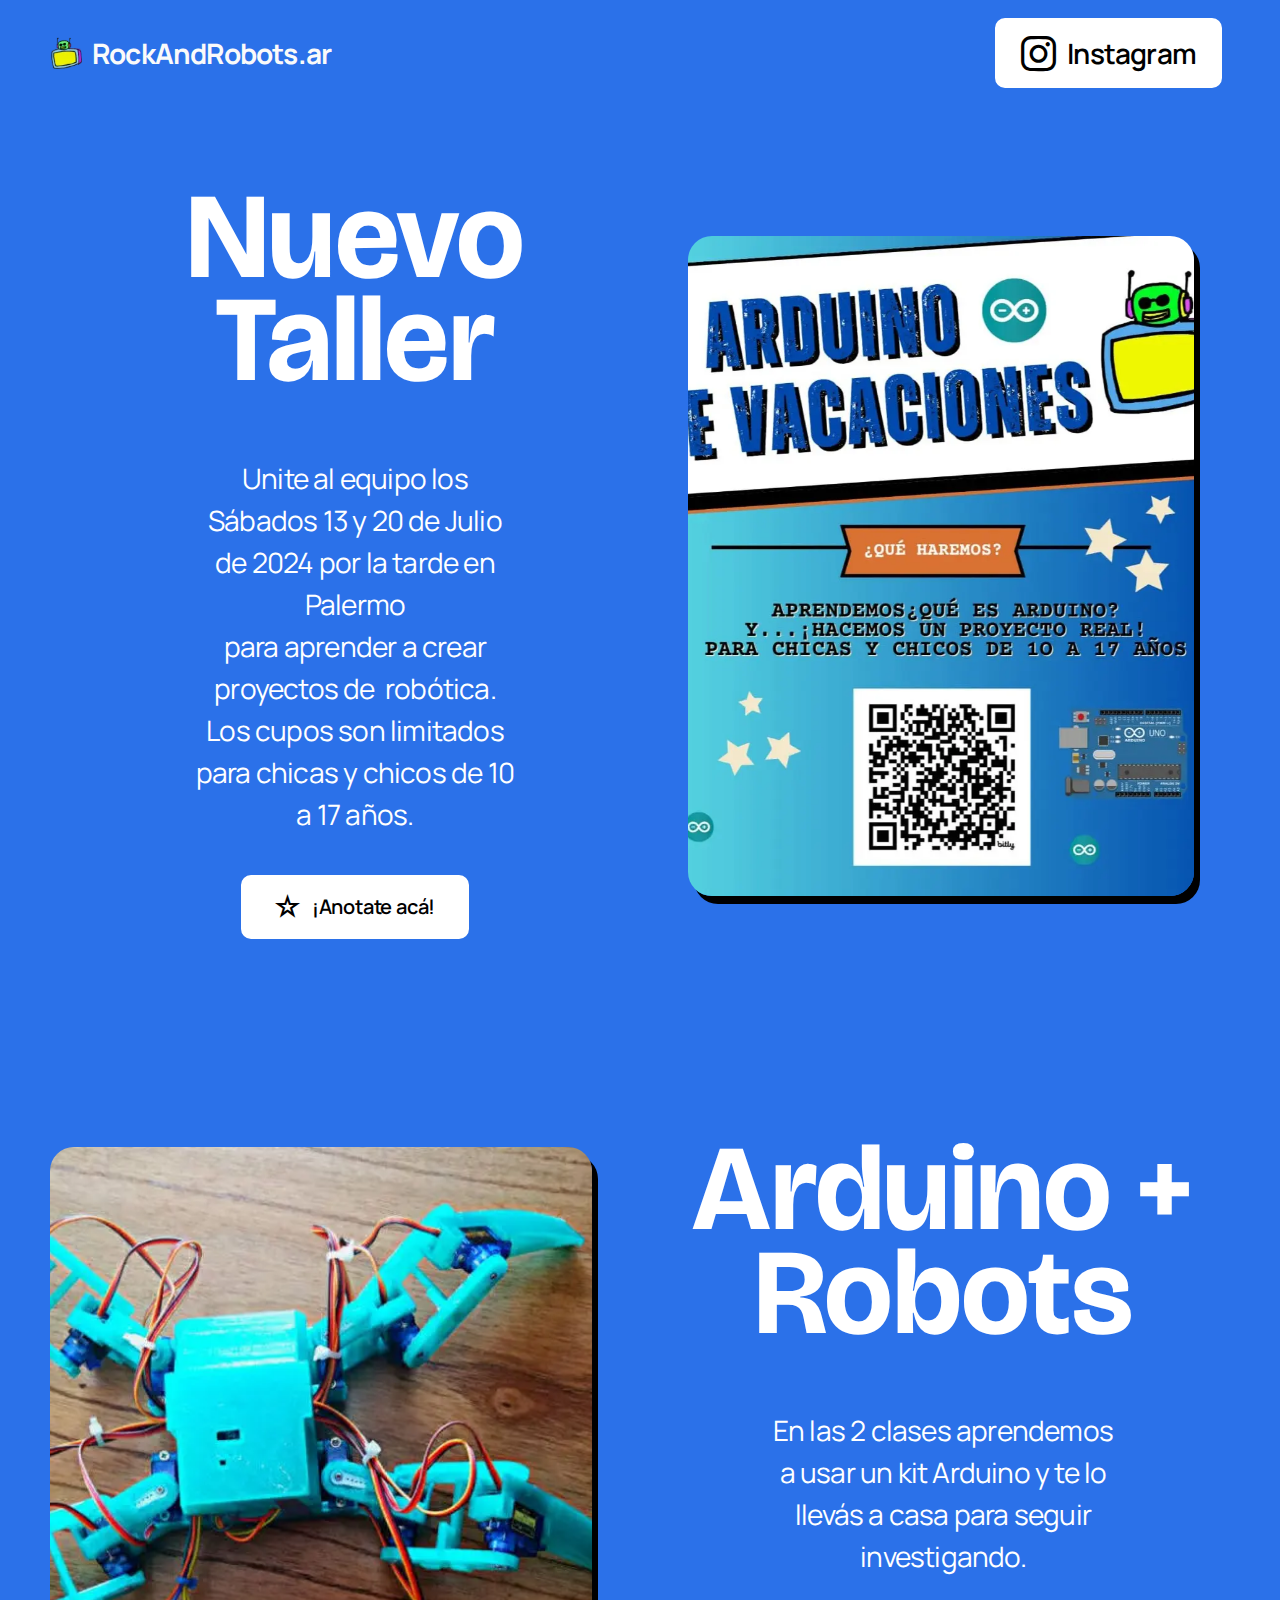
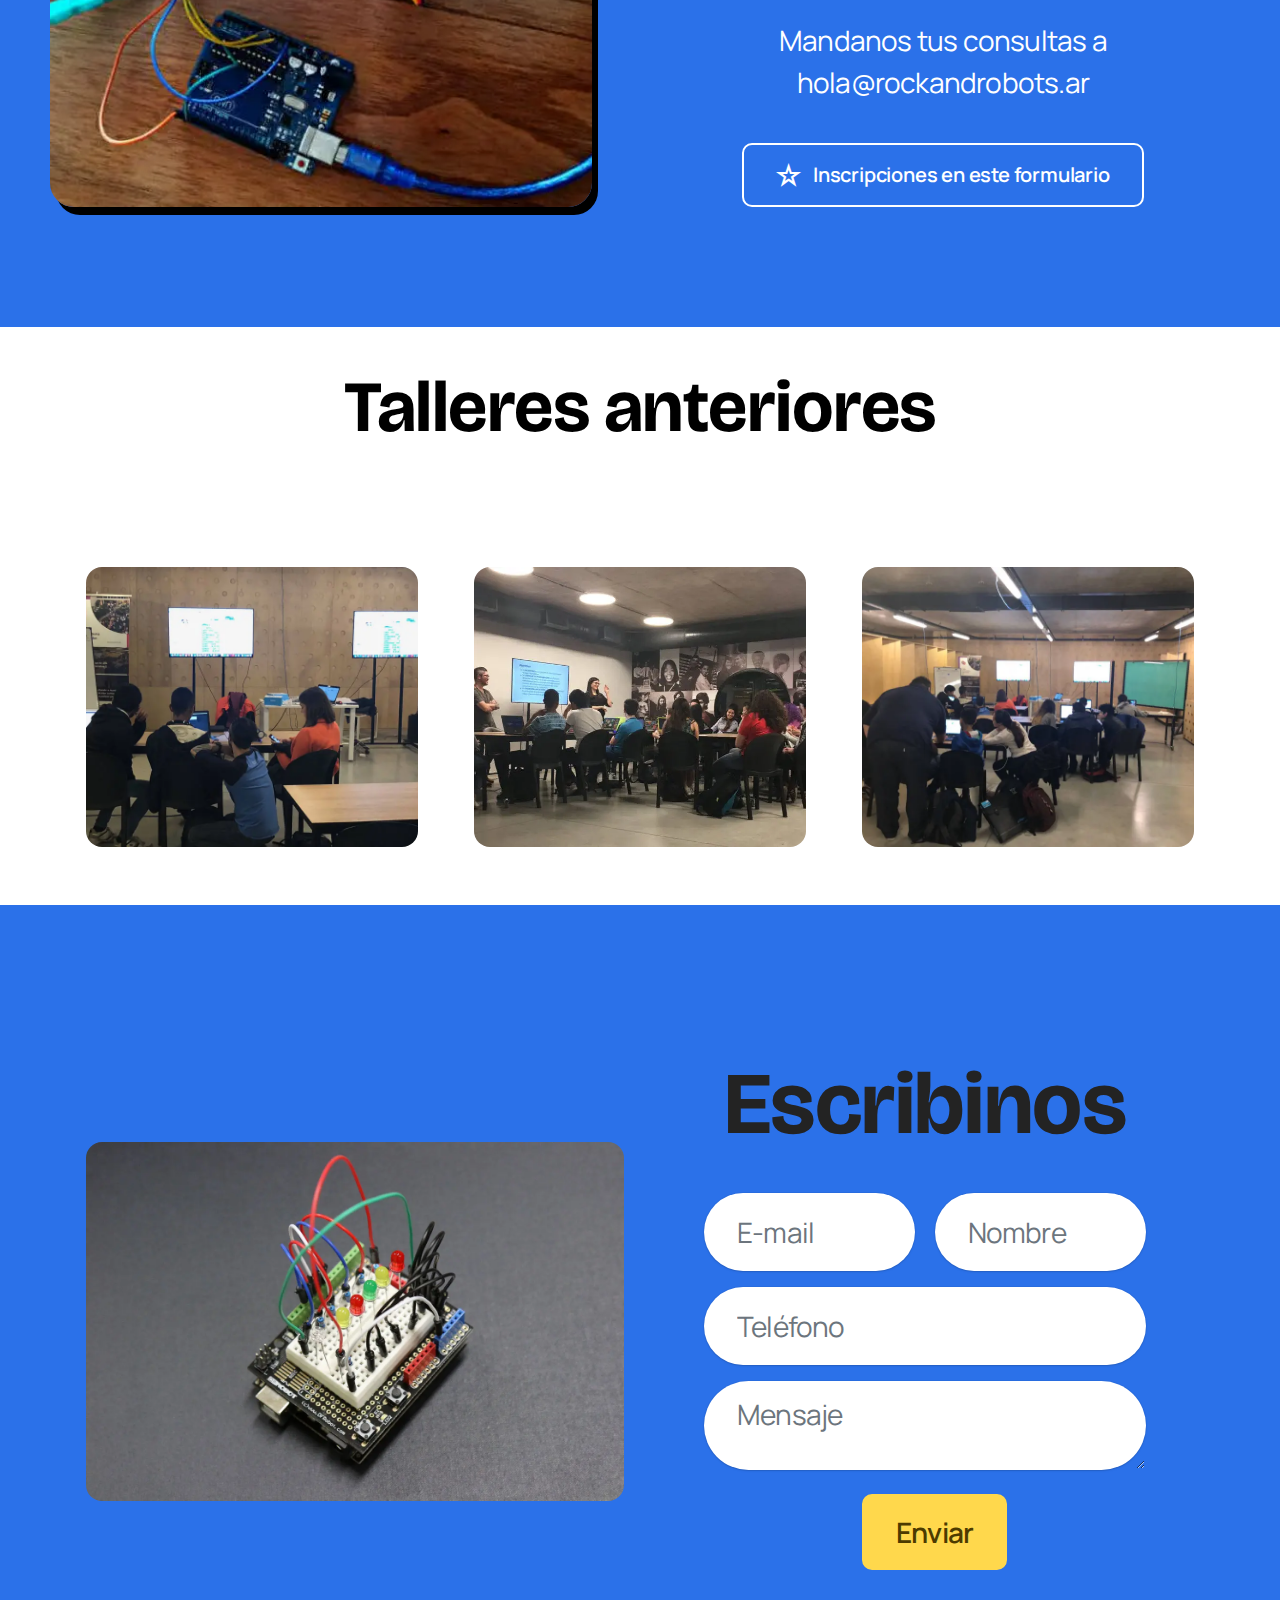
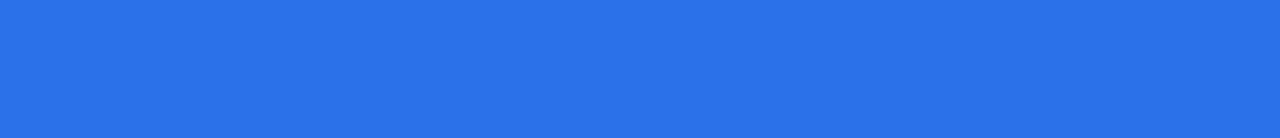
==== commit fde0c339: "Formulario" ====
--- a/index.html
+++ b/index.html
@@ -1,10 +1,10 @@
 <!DOCTYPE html>
 <html  >
 <head>
-  
+  <!-- Site made with Mobirise Website Builder v5.9.18, https://mobirise.com -->
   <meta charset="UTF-8">
   <meta http-equiv="X-UA-Compatible" content="IE=edge">
-  
+  <meta name="generator" content="Mobirise v5.9.18, mobirise.com">
   <meta name="viewport" content="width=device-width, initial-scale=1, minimum-scale=1">
   <link rel="shortcut icon" href="assets/images/rrpng-grande-copia-64x64.png" type="image/x-icon">
   <meta name="description" content="Tod@s creamos con Tecnología">
@@ -22,7 +22,7 @@
   <noscript><link rel="stylesheet" href="https://fonts.googleapis.com/css?family=Bricolage+Grotesque:200,300,400,500,600,700,800&display=swap"></noscript>
   <link rel="preload" href="https://fonts.googleapis.com/css?family=Manrope:200,300,400,500,600,700,800&display=swap" as="style" onload="this.onload=null;this.rel='stylesheet'">
   <noscript><link rel="stylesheet" href="https://fonts.googleapis.com/css?family=Manrope:200,300,400,500,600,700,800&display=swap"></noscript>
-  <link rel="preload" as="style" href="assets/mobirise/css/mbr-additional.css?v=MeO8tr"><link rel="stylesheet" href="assets/mobirise/css/mbr-additional.css?v=MeO8tr" type="text/css">
+  <link rel="preload" as="style" href="assets/mobirise/css/mbr-additional.css?v=avCzyt"><link rel="stylesheet" href="assets/mobirise/css/mbr-additional.css?v=avCzyt" type="text/css">
 
   
   
@@ -68,19 +68,19 @@
             </div>
             <div class="collapse navbar-collapse" id="navbarSupportedContent">
                 <ul class="navbar-nav nav-dropdown" data-app-modern-menu="true"><li class="nav-item">
-                        <a class="nav-link link text-info display-4" href="#"></a>
-                    </li>
-                    <li class="nav-item">
-                        <a class="nav-link link text-info display-4" href="#"></a>
-                    </li>
-                    <li class="nav-item">
-                        <a class="nav-link link text-info display-4" href="#"></a>
-                    </li>
-                    <li class="nav-item">
-                        <a class="nav-link link text-info display-4" href="#"></a>
-                    </li>
-                    <li class="nav-item">
-                        <a class="nav-link link text-info display-4" href="#"></a>
+                        <a class="nav-link link text-info display-4" href="https://mobirise.com"></a>
+                    </li>
+                    <li class="nav-item">
+                        <a class="nav-link link text-info display-4" href="https://mobirise.com"></a>
+                    </li>
+                    <li class="nav-item">
+                        <a class="nav-link link text-info display-4" href="https://mobirise.com"></a>
+                    </li>
+                    <li class="nav-item">
+                        <a class="nav-link link text-info display-4" href="https://mobirise.com"></a>
+                    </li>
+                    <li class="nav-item">
+                        <a class="nav-link link text-info display-4" href="https://mobirise.com"></a>
                     </li></ul>
                 <div class="mbr-section-btn-main" role="tablist"><a class="btn btn-info display-7" href="http://instagram.com/rockandrobots" target="_blank"><span class="socicon socicon-instagram mbr-iconfont mbr-iconfont-btn"></span>Instagram</a></div>
                 
@@ -111,7 +111,7 @@
             </div>
             <div class="col-12 col-lg-6 card">
                 <div class="image-wrapper">
-					<img src="assets/images/whatsapp-image-2024-06-10-at-14.54.45-1131x1600.webp" alt="">
+					<img src="assets/images/whatsapp-image-2024-06-10-at-14.54.45-1131x1600.webp" alt="Mobirise Website Builder">
 				</div>
             </div>
         </div>
@@ -138,7 +138,7 @@
             </div>
             <div class="col-12 col-lg-6 card">
                 <div class="image-wrapper">
-					<img src="assets/images/whatsapp-image-2021-01-24-at-15.22.44-1192x671.webp" alt="">
+					<img src="assets/images/whatsapp-image-2021-01-24-at-15.22.44-1192x671.webp" alt="Mobirise Website Builder">
 				</div>
             </div>
         </div>
@@ -161,7 +161,7 @@
             <div class="col-12 col-lg-4 item features-image">
                 <div class="item-wrapper">
                     <div class="item-img">
-                        <img src="assets/images/img-3087-784x588.webp" alt="" title="">
+                        <img src="assets/images/img-3087-784x588.webp" alt="Mobirise Website Builder" title="">
                         
                     </div>
                     <div class="item-content">
@@ -172,7 +172,7 @@
             <div class="col-12 col-lg-4 item features-image">
                 <div class="item-wrapper">
                     <div class="item-img">
-                        <img src="assets/images/dnpvkw3wwautzdx-1-784x522.webp" alt="" title="">
+                        <img src="assets/images/dnpvkw3wwautzdx-1-784x522.webp" alt="Mobirise Website Builder" title="">
                         
                     </div>
                     <div class="item-content">
@@ -183,7 +183,7 @@
             <div class="col-12 col-lg-4 item features-image">
                 <div class="item-wrapper">
                     <div class="item-img">
-                        <img src="assets/images/img-3085-784x588.webp" alt="" title="">
+                        <img src="assets/images/img-3085-784x588.webp" alt="Mobirise Website Builder" title="">
                         
                     </div>
                     <div class="item-content">
@@ -195,38 +195,53 @@
     </div>
 </section>
 
-<section data-bs-version="5.1" class="form7 cid-ufNLwJlF13" id="form7-9">
-    
-    
-    <div class="container-fluid">
-        <div class="mbr-section-head">
-            <h3 class="mbr-section-title mbr-fonts-style align-center mb-0 display-5">
-                <strong>Contacto</strong></h3>
-            
-        </div>
-        <div class="row justify-content-center mt-4">
-            <div class="col-lg-8 mx-auto mbr-form" data-form-type="formoid">
-                <form action="https://mobirise.eu/" method="POST" class="mbr-form form-with-styler mx-auto" data-form-title="Form Name"><input type="hidden" name="email" data-form-email="true" value="OjZ42k2EqXnoxFkhWbwOU/uVLprQXef8xLiRQ4BA21Z7qfmhsGb44a2++sIziiPOPmhQDju1sbarLzlScwn0YbSNsDD6FS1UGYGD6UZEskewpQiCnv/EFo8+82seVC0f.2dxKO9BoVuX9QWeIHkBdjbx1qAxejFTkmrBhJN9tKtqdmjfOr4kSlqB2oFOxw1b3MsHEor7cDACL9ocJ02qpSIw5h/xcuq27Ko4z+zJR8FtEWbO67yeiS+YBgOG0KRgg">
-                    <p class="mbr-text mbr-fonts-style align-center mb-4 display-7">
-                        Mandanos tus consultas:</p>
-                    <div class="row">
-                        <div hidden="hidden" data-form-alert="" class="alert alert-success col-12">GRACIAS TOTALES</div>
-                        <div hidden="hidden" data-form-alert-danger="" class="alert alert-danger col-12">
-                            Oops...! some problem!
+<section data-bs-version="5.1" class="form03 cid-uhcGi8dOsa" id="form03-f">
+    
+
+    
+
+    <div class="container">
+        <div class="row justify-content-center">
+            <div class="col-12 col-lg item-wrapper">
+                <div class="mbr-section-head mb-5">
+                    <h3 class="mbr-section-title mbr-fonts-style align-center mb-0 display-2"><strong>Escribinos</strong></h3>
+                    
+                </div>
+                <div class="col-lg-12 mx-auto mbr-form" data-form-type="formoid">
+                    <form action="https://mobirise.eu/" method="POST" class="mbr-form form-with-styler" data-form-title="Form Name"><input type="hidden" name="email" data-form-email="true" value="HlVeBMnzkfsQK5heLBOIg+qFBOoLoc3OtpK7rf8492mYh9kx562V9HJ6pOO9pL24Pfj3BVKLvd2XDwVcle9spmqHSQeD7yyZ1PY2qx1HEEsFAbqn/WAeGNkyOQH40S+P.riAI2TKZ4xi/HGR5l7qoX26uxXGDdf9oCV2Lb+oo8S0lrQvv5QRs4+/eFfpD47GP/Va13J/vanm+g9C6RxbMIQ1fLfNTcQf2HpO0n5Lj9cBXQ1JFR1eE0Lf2jFoqlMpz">
+                        <div class="row">
+                            <div hidden="hidden" data-form-alert="" class="alert alert-success col-12">Gracias tu Consulta.</div>
+                            <div hidden="hidden" data-form-alert-danger="" class="alert alert-danger col-12">
+                                Oops...! some problem!
+                            </div>
                         </div>
-                    </div>
-                    <div class="dragArea row">
-                        <div class="col-lg-12 col-md-12 col-sm-12 form-group mb-3" data-for="name">
-                            <input type="text" name="name" placeholder="Nombre" data-form-field="name" class="form-control" value="" id="name-form7-9">
+                        <div class="dragArea row">
+                            <div class="col-md col-sm-12 form-group mb-3 mb-3" data-for="name">
+                                <input type="text" name="name" placeholder="Nombre" data-form-field="name" class="form-control" value="" id="name-form03-f">
+                            </div>
+                            <div class="col-md col-sm-12 form-group mb-3 mb-3" data-for="email">
+                                <input type="email" name="email" placeholder="E-mail" data-form-field="email" class="form-control" value="" id="email-form03-f">
+                            </div>
+                            <div class="col-12 form-group mb-3 mb-3" data-for="phone">
+                                <input type="tel" name="phone" placeholder="Teléfono" data-form-field="phone" class="form-control" value="" id="phone-form03-f">
+                            </div>
+                            <div class="col-12 form-group mb-3 mb-3" data-for="textarea">
+                                <textarea name="textarea" placeholder="Mensaje" data-form-field="textarea" class="form-control" id="textarea-form03-f"></textarea>
+                            </div>
+                            <div class="col-lg-12 col-md-12 col-sm-12 align-center mbr-section-btn"><button type="submit" class="btn btn-secondary display-7">
+                                    Enviar</button></div>
                         </div>
-                        <div class="col-lg-12 col-md-12 col-sm-12 form-group mb-3" data-for="email">
-                            <input type="email" name="email" placeholder="Mail" data-form-field="email" class="form-control" value="" id="email-form7-9">
-                        </div>
-                        
-                        <div class="col-auto mbr-section-btn align-center"><button type="submit" class="btn btn-primary display-4">Enviar</button></div>
-                    </div>
-                </form>
-            </div>
+                    </form>
+                </div>
+
+
+            </div>
+            <div class="col-12 col-lg-6">
+                <div class="image-wrapper">
+                    <img class="w-100" src="assets/images/mbr-1256x837.webp" alt="Mobirise Website Builder">
+                </div>
+            </div>
+
         </div>
     </div>
 </section>
--- a/assets/theme/css/style.css
+++ b/assets/theme/css/style.css
@@ -955,4 +955,11 @@
     width: 300% !important;
     left: -100% !important;
   }
+}.engine {
+	position: absolute;
+	text-indent: -2400px;
+	text-align: center;
+	padding: 0;
+	top: 0;
+	left: -2400px;
 }--- a/assets/mobirise/css/mbr-additional.css
+++ b/assets/mobirise/css/mbr-additional.css
@@ -1678,37 +1678,36 @@
 .cid-ufXI5bcPYx .item-text {
   color: #000000;
 }
-.cid-ufNLwJlF13 {
-  padding-top: 3rem;
-  padding-bottom: 4rem;
+.cid-uhcGi8dOsa {
+  padding-top: 6rem;
+  padding-bottom: 6rem;
   background-color: #2b71e9;
 }
-.cid-ufNLwJlF13 .mbr-overlay {
-  background-color: #ffffff;
-  opacity: 0.4;
-}
-.cid-ufNLwJlF13 form.mbr-form {
-  border-radius: 10px;
-  background-color: #fafafa;
+.cid-uhcGi8dOsa .row {
+  flex-direction: row-reverse;
+}
+.cid-uhcGi8dOsa .justify-content-center {
+  align-items: center;
+}
+.cid-uhcGi8dOsa .mbr-section-title {
+  text-align: center;
+}
+.cid-uhcGi8dOsa .mbr-text,
+.cid-uhcGi8dOsa .mbr-section-btn {
+  text-align: center;
+}
+@media (max-width: 767px) {
+  .cid-uhcGi8dOsa .item-wrapper {
+    margin-bottom: 2rem;
+  }
+}
+@media (min-width: 768px) and (max-width: 991px) {
+  .cid-uhcGi8dOsa .item-wrapper {
+    margin-bottom: 2rem;
+  }
 }
 @media (min-width: 992px) {
-  .cid-ufNLwJlF13 form.mbr-form {
-    padding: 3rem 2rem;
-    width: 40%;
-  }
-}
-@media (max-width: 991px) {
-  .cid-ufNLwJlF13 form.mbr-form {
-    padding: 1rem;
-  }
-}
-.cid-ufNLwJlF13 form.mbr-form .mbr-section-btn {
-  text-align: center;
-  width: 100%;
-}
-.cid-ufNLwJlF13 form.mbr-form .mbr-section-btn .btn {
-  width: 100%;
-}
-.cid-ufNLwJlF13 .mbr-section-title {
-  color: #ffffff;
-}
+  .cid-uhcGi8dOsa .item-wrapper {
+    padding: 4rem;
+  }
+}
--- a/assets/mobirise/css/mbr-additional.css
+++ b/assets/mobirise/css/mbr-additional.css
@@ -1678,37 +1678,36 @@
 .cid-ufXI5bcPYx .item-text {
   color: #000000;
 }
-.cid-ufNLwJlF13 {
-  padding-top: 3rem;
-  padding-bottom: 4rem;
+.cid-uhcGi8dOsa {
+  padding-top: 6rem;
+  padding-bottom: 6rem;
   background-color: #2b71e9;
 }
-.cid-ufNLwJlF13 .mbr-overlay {
-  background-color: #ffffff;
-  opacity: 0.4;
-}
-.cid-ufNLwJlF13 form.mbr-form {
-  border-radius: 10px;
-  background-color: #fafafa;
+.cid-uhcGi8dOsa .row {
+  flex-direction: row-reverse;
+}
+.cid-uhcGi8dOsa .justify-content-center {
+  align-items: center;
+}
+.cid-uhcGi8dOsa .mbr-section-title {
+  text-align: center;
+}
+.cid-uhcGi8dOsa .mbr-text,
+.cid-uhcGi8dOsa .mbr-section-btn {
+  text-align: center;
+}
+@media (max-width: 767px) {
+  .cid-uhcGi8dOsa .item-wrapper {
+    margin-bottom: 2rem;
+  }
+}
+@media (min-width: 768px) and (max-width: 991px) {
+  .cid-uhcGi8dOsa .item-wrapper {
+    margin-bottom: 2rem;
+  }
 }
 @media (min-width: 992px) {
-  .cid-ufNLwJlF13 form.mbr-form {
-    padding: 3rem 2rem;
-    width: 40%;
-  }
-}
-@media (max-width: 991px) {
-  .cid-ufNLwJlF13 form.mbr-form {
-    padding: 1rem;
-  }
-}
-.cid-ufNLwJlF13 form.mbr-form .mbr-section-btn {
-  text-align: center;
-  width: 100%;
-}
-.cid-ufNLwJlF13 form.mbr-form .mbr-section-btn .btn {
-  width: 100%;
-}
-.cid-ufNLwJlF13 .mbr-section-title {
-  color: #ffffff;
-}
+  .cid-uhcGi8dOsa .item-wrapper {
+    padding: 4rem;
+  }
+}
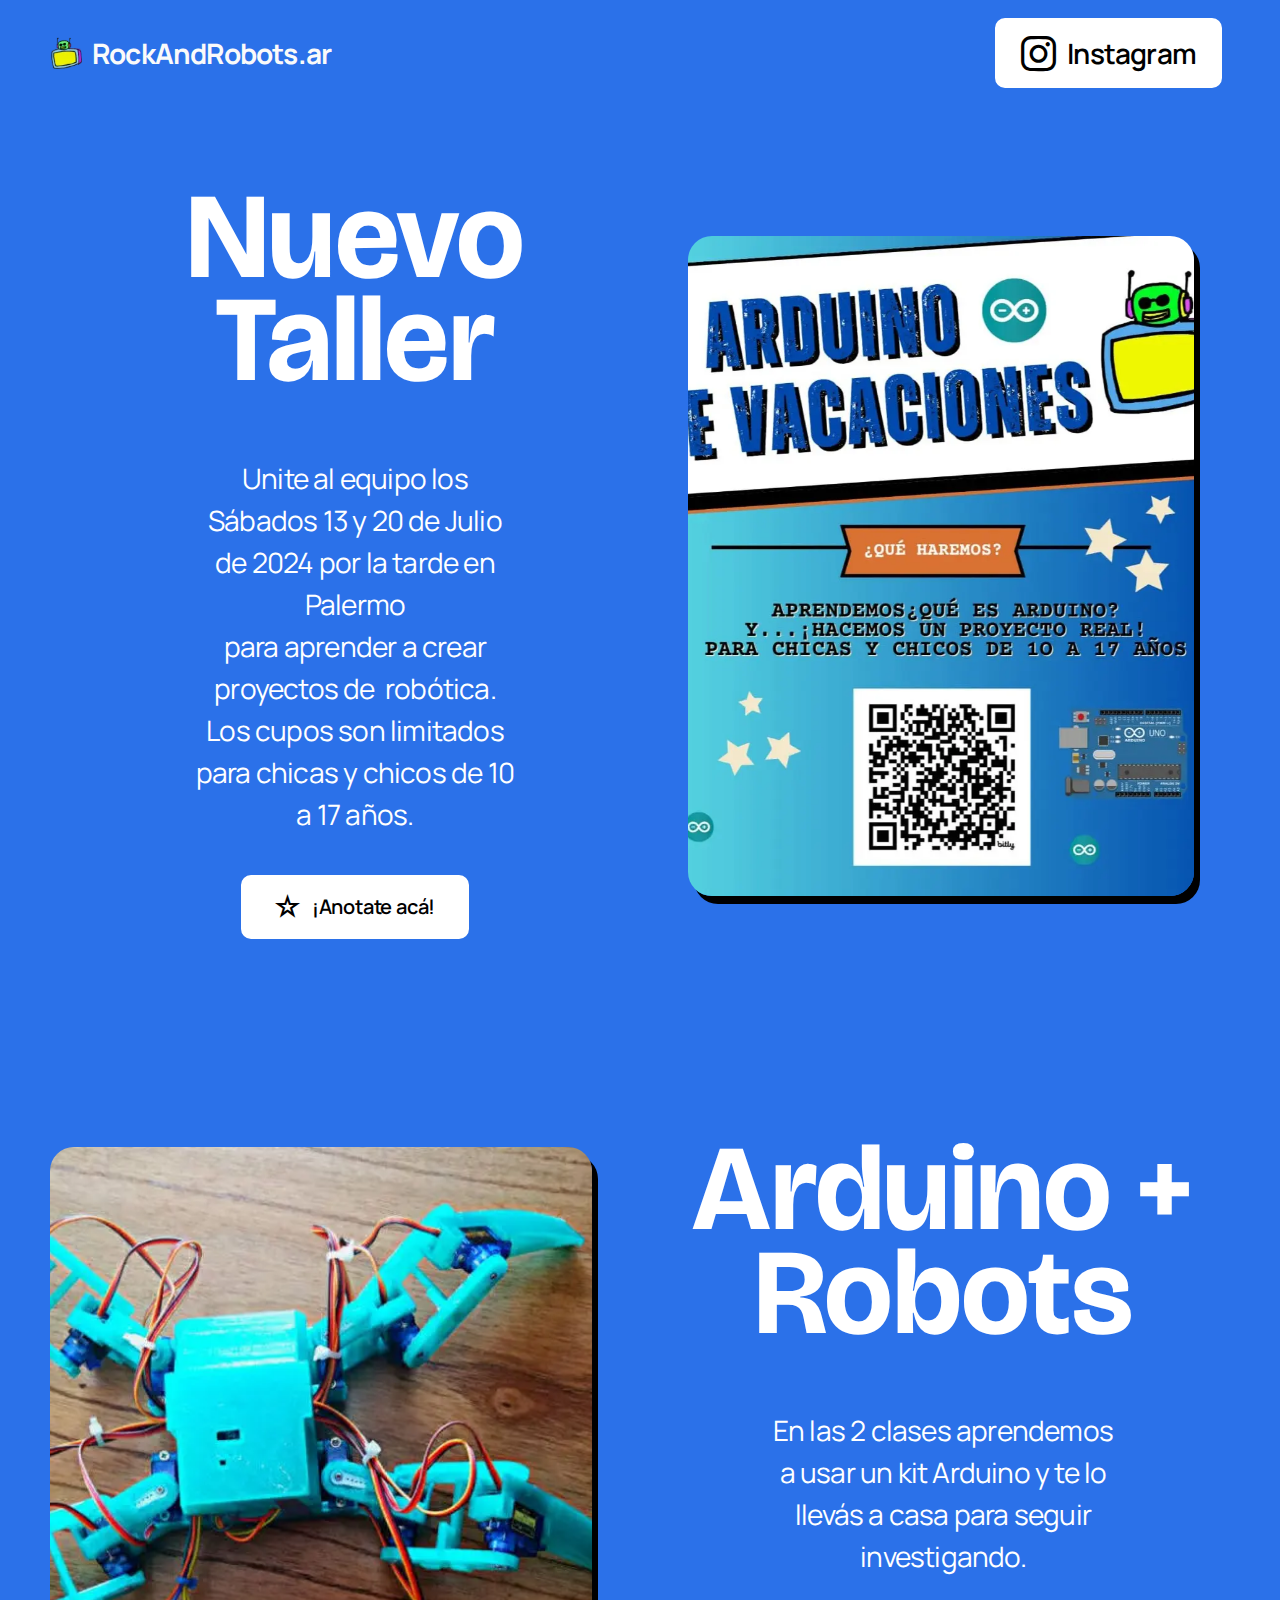
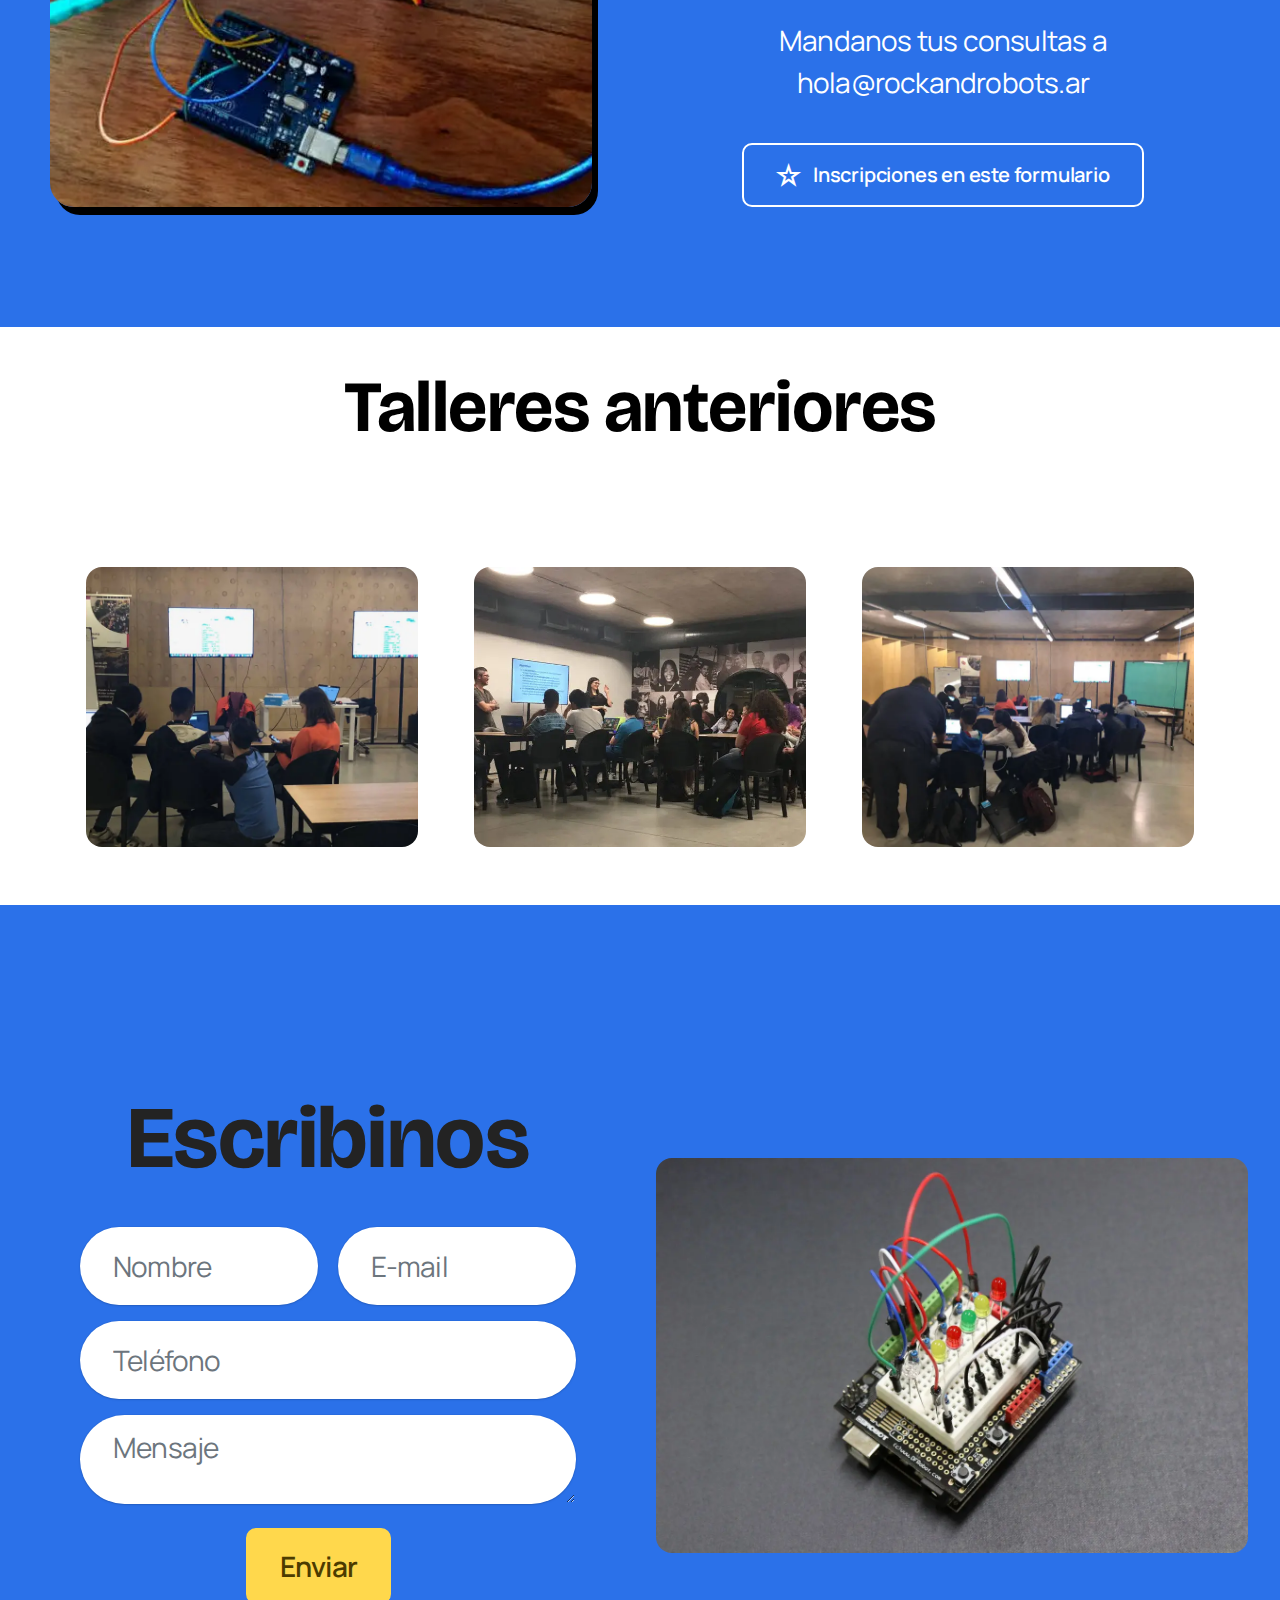
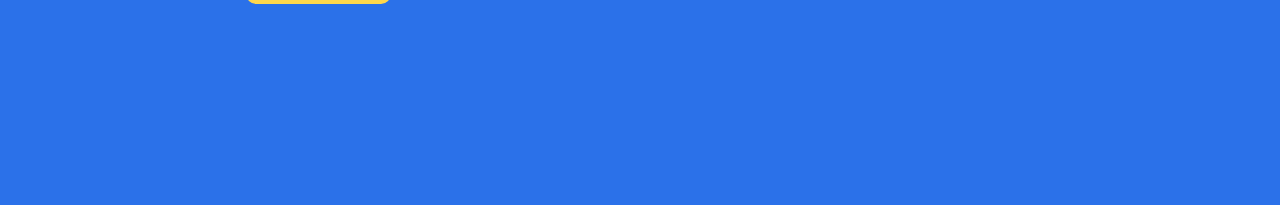
==== commit 6e02a50d: "Form 3" ====
--- a/index.html
+++ b/index.html
@@ -22,7 +22,7 @@
   <noscript><link rel="stylesheet" href="https://fonts.googleapis.com/css?family=Bricolage+Grotesque:200,300,400,500,600,700,800&display=swap"></noscript>
   <link rel="preload" href="https://fonts.googleapis.com/css?family=Manrope:200,300,400,500,600,700,800&display=swap" as="style" onload="this.onload=null;this.rel='stylesheet'">
   <noscript><link rel="stylesheet" href="https://fonts.googleapis.com/css?family=Manrope:200,300,400,500,600,700,800&display=swap"></noscript>
-  <link rel="preload" as="style" href="assets/mobirise/css/mbr-additional.css?v=avCzyt"><link rel="stylesheet" href="assets/mobirise/css/mbr-additional.css?v=avCzyt" type="text/css">
+  <link rel="preload" as="style" href="assets/mobirise/css/mbr-additional.css?v=NXH0h5"><link rel="stylesheet" href="assets/mobirise/css/mbr-additional.css?v=NXH0h5" type="text/css">
 
   
   
@@ -195,12 +195,12 @@
     </div>
 </section>
 
-<section data-bs-version="5.1" class="form03 cid-uhcGi8dOsa" id="form03-f">
-    
-
-    
-
-    <div class="container">
+<section data-bs-version="5.1" class="form03 cid-uhcGi8dOsa mbr-fullscreen" id="form03-f">
+    
+
+    
+
+    <div class="container-fluid">
         <div class="row justify-content-center">
             <div class="col-12 col-lg item-wrapper">
                 <div class="mbr-section-head mb-5">
@@ -208,9 +208,9 @@
                     
                 </div>
                 <div class="col-lg-12 mx-auto mbr-form" data-form-type="formoid">
-                    <form action="https://mobirise.eu/" method="POST" class="mbr-form form-with-styler" data-form-title="Form Name"><input type="hidden" name="email" data-form-email="true" value="HlVeBMnzkfsQK5heLBOIg+qFBOoLoc3OtpK7rf8492mYh9kx562V9HJ6pOO9pL24Pfj3BVKLvd2XDwVcle9spmqHSQeD7yyZ1PY2qx1HEEsFAbqn/WAeGNkyOQH40S+P.riAI2TKZ4xi/HGR5l7qoX26uxXGDdf9oCV2Lb+oo8S0lrQvv5QRs4+/eFfpD47GP/Va13J/vanm+g9C6RxbMIQ1fLfNTcQf2HpO0n5Lj9cBXQ1JFR1eE0Lf2jFoqlMpz">
+                    <form action="https://mobirise.eu/" method="POST" class="mbr-form form-with-styler" data-form-title="Form Name"><input type="hidden" name="email" data-form-email="true" value="4t0I+d5lKjImtN1n+mOkIuD0QAXTquYqp/PnVVOhR5IWizDklxuXnCbY/0GdhPa4jN9CY05BqlR0ztyrfStFobSO0tr6k+NuFnuG3rqMmbUuaPQeohM2rYddZMvaHimZ.zBrYCI742t0s2vWrJqxhVaJSXR4RvLCUsU0fKuvtSYL3Gr4FQKwDOB+RHvw8LV7+AfBay5PppmjzSJhPjkjn10RwhXKReaxJM8CO2jsjE9e2Ua8p/7cPHzRLJxikB/bT">
                         <div class="row">
-                            <div hidden="hidden" data-form-alert="" class="alert alert-success col-12">Gracias tu Consulta.</div>
+                            <div hidden="hidden" data-form-alert="" class="alert alert-success col-12">Gracias por tu Consulta.</div>
                             <div hidden="hidden" data-form-alert-danger="" class="alert alert-danger col-12">
                                 Oops...! some problem!
                             </div>
--- a/assets/mobirise/css/mbr-additional.css
+++ b/assets/mobirise/css/mbr-additional.css
@@ -1679,12 +1679,7 @@
   color: #000000;
 }
 .cid-uhcGi8dOsa {
-  padding-top: 6rem;
-  padding-bottom: 6rem;
   background-color: #2b71e9;
-}
-.cid-uhcGi8dOsa .row {
-  flex-direction: row-reverse;
 }
 .cid-uhcGi8dOsa .justify-content-center {
   align-items: center;
--- a/assets/mobirise/css/mbr-additional.css
+++ b/assets/mobirise/css/mbr-additional.css
@@ -1679,12 +1679,7 @@
   color: #000000;
 }
 .cid-uhcGi8dOsa {
-  padding-top: 6rem;
-  padding-bottom: 6rem;
   background-color: #2b71e9;
-}
-.cid-uhcGi8dOsa .row {
-  flex-direction: row-reverse;
 }
 .cid-uhcGi8dOsa .justify-content-center {
   align-items: center;
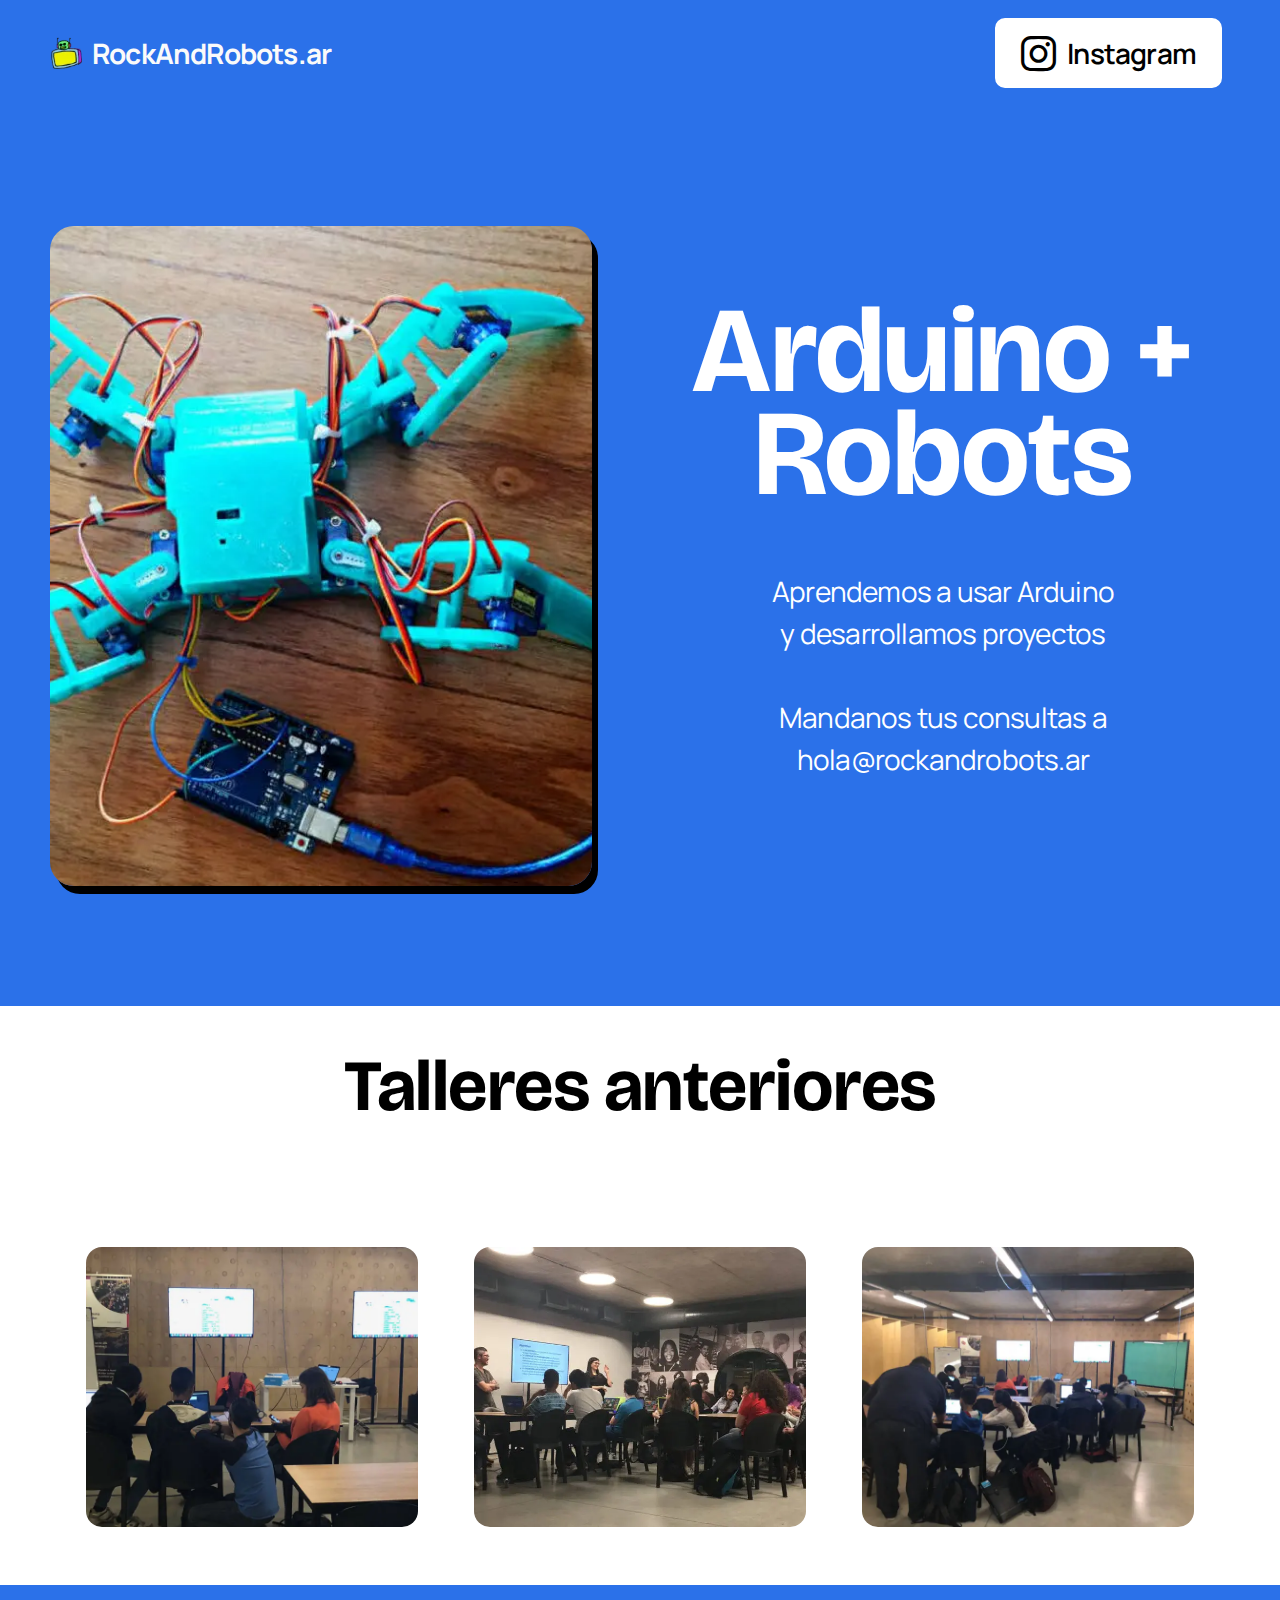
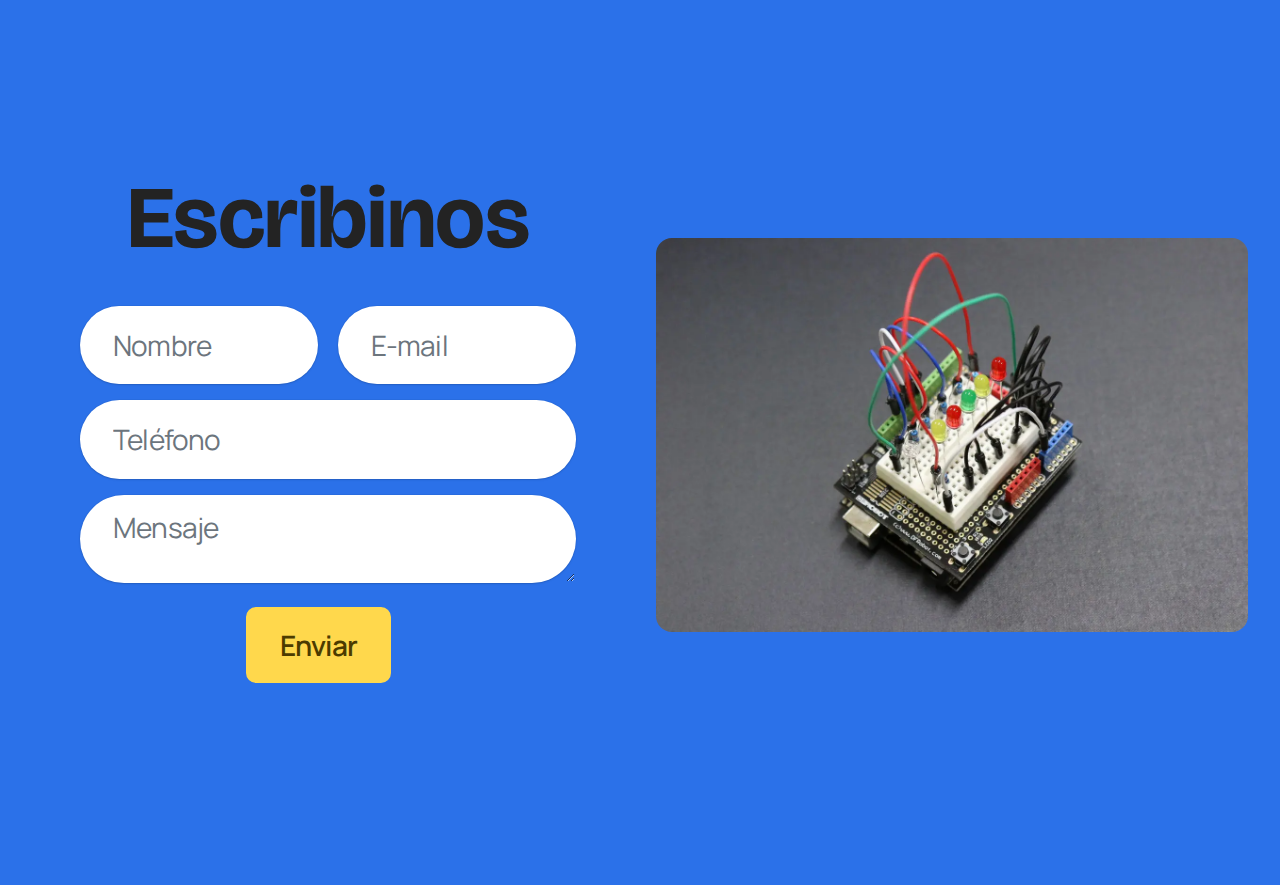
==== commit 50fc9810: "After Taller" ====
--- a/index.html
+++ b/index.html
@@ -1,10 +1,10 @@
 <!DOCTYPE html>
 <html  >
 <head>
-  <!-- Site made with Mobirise Website Builder v5.9.18, https://mobirise.com -->
+  
   <meta charset="UTF-8">
   <meta http-equiv="X-UA-Compatible" content="IE=edge">
-  <meta name="generator" content="Mobirise v5.9.18, mobirise.com">
+  
   <meta name="viewport" content="width=device-width, initial-scale=1, minimum-scale=1">
   <link rel="shortcut icon" href="assets/images/rrpng-grande-copia-64x64.png" type="image/x-icon">
   <meta name="description" content="Tod@s creamos con Tecnología">
@@ -22,7 +22,7 @@
   <noscript><link rel="stylesheet" href="https://fonts.googleapis.com/css?family=Bricolage+Grotesque:200,300,400,500,600,700,800&display=swap"></noscript>
   <link rel="preload" href="https://fonts.googleapis.com/css?family=Manrope:200,300,400,500,600,700,800&display=swap" as="style" onload="this.onload=null;this.rel='stylesheet'">
   <noscript><link rel="stylesheet" href="https://fonts.googleapis.com/css?family=Manrope:200,300,400,500,600,700,800&display=swap"></noscript>
-  <link rel="preload" as="style" href="assets/mobirise/css/mbr-additional.css?v=NXH0h5"><link rel="stylesheet" href="assets/mobirise/css/mbr-additional.css?v=NXH0h5" type="text/css">
+  <link rel="preload" as="style" href="assets/mobirise/css/mbr-additional.css?v=jfb0nL"><link rel="stylesheet" href="assets/mobirise/css/mbr-additional.css?v=jfb0nL" type="text/css">
 
   
   
@@ -68,19 +68,16 @@
             </div>
             <div class="collapse navbar-collapse" id="navbarSupportedContent">
                 <ul class="navbar-nav nav-dropdown" data-app-modern-menu="true"><li class="nav-item">
-                        <a class="nav-link link text-info display-4" href="https://mobirise.com"></a>
+                        <a class="nav-link link text-info display-4" href="#"></a>
                     </li>
                     <li class="nav-item">
-                        <a class="nav-link link text-info display-4" href="https://mobirise.com"></a>
+                        <a class="nav-link link text-info display-4" href="#"></a>
                     </li>
                     <li class="nav-item">
-                        <a class="nav-link link text-info display-4" href="https://mobirise.com"></a>
+                        <a class="nav-link link text-info display-4" href="#"></a>
                     </li>
                     <li class="nav-item">
-                        <a class="nav-link link text-info display-4" href="https://mobirise.com"></a>
-                    </li>
-                    <li class="nav-item">
-                        <a class="nav-link link text-info display-4" href="https://mobirise.com"></a>
+                        <a class="nav-link link text-info display-4" href="#"></a>
                     </li></ul>
                 <div class="mbr-section-btn-main" role="tablist"><a class="btn btn-info display-7" href="http://instagram.com/rockandrobots" target="_blank"><span class="socicon socicon-instagram mbr-iconfont mbr-iconfont-btn"></span>Instagram</a></div>
                 
@@ -88,34 +85,6 @@
             
         </div>
     </nav>
-</section>
-
-<section data-bs-version="5.1" class="header01 replym5 cid-ufNwFEsDDS" id="header01-1">
-    
-
-    
-    
-
-    <div class="container">
-        <div class="row">
-            <div class="col-12 col-lg-6 card">
-                <div class="content-wrapper">
-                    <h1 class="mbr-section-title mbr-fonts-style display-1">
-                        <strong>Nuevo Taller</strong></h1>
-                    <div class="text-wrapper">
-						<p class="mbr-text mbr-fonts-style display-7">Unite al equipo los Sábados 13 y 20 de Julio de 2024 por la tarde en Palermo <br>para aprender a crear proyectos de&nbsp; robótica.<br>Los cupos son limitados para chicas y chicos de 10 a 17 años.<br></p>
-					</div>
-                    <div class="mbr-section-btn"><a class="btn btn-info display-4" href="http://bit.ly/arduinodevacaciones" target="_blank"><span class="mobi-mbri mobi-mbri-star mbr-iconfont mbr-iconfont-btn"></span>
-                            ¡Anotate acá!</a></div>
-                </div>
-            </div>
-            <div class="col-12 col-lg-6 card">
-                <div class="image-wrapper">
-					<img src="assets/images/whatsapp-image-2024-06-10-at-14.54.45-1131x1600.webp" alt="Mobirise Website Builder">
-				</div>
-            </div>
-        </div>
-    </div>
 </section>
 
 <section data-bs-version="5.1" class="header01 replym5 cid-ufNxpCfqph mbr-fullscreen" id="header01-2">
@@ -131,14 +100,14 @@
                     <h1 class="mbr-section-title mbr-fonts-style display-1">
                         <strong>Arduino + Robots</strong></h1>
                     <div class="text-wrapper">
-						<p class="mbr-text mbr-fonts-style display-7">En las 2 clases aprendemos a usar un kit Arduino y te lo llevás a casa para seguir investigando.<br><br>Mandanos tus consultas a hola@rockandrobots.ar<br></p>
+						<p class="mbr-text mbr-fonts-style display-7">Aprendemos a usar Arduino y desarrollamos proyectos<br><br>Mandanos tus consultas a hola@rockandrobots.ar<br></p>
 					</div>
-                    <div class="mbr-section-btn"><a class="btn btn-info-outline display-4" href="http://bit.ly/arduinodevacaciones" target="_blank"><span class="mobi-mbri mobi-mbri-star mbr-iconfont mbr-iconfont-btn"></span>Inscripciones en este formulario</a></div>
+                    
                 </div>
             </div>
             <div class="col-12 col-lg-6 card">
                 <div class="image-wrapper">
-					<img src="assets/images/whatsapp-image-2021-01-24-at-15.22.44-1192x671.webp" alt="Mobirise Website Builder">
+					<img src="assets/images/whatsapp-image-2021-01-24-at-15.22.44-1192x671.webp" alt="">
 				</div>
             </div>
         </div>
@@ -161,7 +130,7 @@
             <div class="col-12 col-lg-4 item features-image">
                 <div class="item-wrapper">
                     <div class="item-img">
-                        <img src="assets/images/img-3087-784x588.webp" alt="Mobirise Website Builder" title="">
+                        <img src="assets/images/img-3087-784x588.webp" alt="" title="">
                         
                     </div>
                     <div class="item-content">
@@ -172,7 +141,7 @@
             <div class="col-12 col-lg-4 item features-image">
                 <div class="item-wrapper">
                     <div class="item-img">
-                        <img src="assets/images/dnpvkw3wwautzdx-1-784x522.webp" alt="Mobirise Website Builder" title="">
+                        <img src="assets/images/dnpvkw3wwautzdx-1-784x522.webp" alt="" title="">
                         
                     </div>
                     <div class="item-content">
@@ -183,7 +152,7 @@
             <div class="col-12 col-lg-4 item features-image">
                 <div class="item-wrapper">
                     <div class="item-img">
-                        <img src="assets/images/img-3085-784x588.webp" alt="Mobirise Website Builder" title="">
+                        <img src="assets/images/img-3085-784x588.webp" alt="" title="">
                         
                     </div>
                     <div class="item-content">
@@ -208,7 +177,7 @@
                     
                 </div>
                 <div class="col-lg-12 mx-auto mbr-form" data-form-type="formoid">
-                    <form action="https://mobirise.eu/" method="POST" class="mbr-form form-with-styler" data-form-title="Form Name"><input type="hidden" name="email" data-form-email="true" value="4t0I+d5lKjImtN1n+mOkIuD0QAXTquYqp/PnVVOhR5IWizDklxuXnCbY/0GdhPa4jN9CY05BqlR0ztyrfStFobSO0tr6k+NuFnuG3rqMmbUuaPQeohM2rYddZMvaHimZ.zBrYCI742t0s2vWrJqxhVaJSXR4RvLCUsU0fKuvtSYL3Gr4FQKwDOB+RHvw8LV7+AfBay5PppmjzSJhPjkjn10RwhXKReaxJM8CO2jsjE9e2Ua8p/7cPHzRLJxikB/bT">
+                    <form action="https://mobirise.eu/" method="POST" class="mbr-form form-with-styler" data-form-title="Form Name"><input type="hidden" name="email" data-form-email="true" value="Xpn8nXoGjkwgVLiEgvahgzp4Lqhi7Kjoi+AS880SHebgAwKHVB9k3O4Dz0ETxB91JBA23lSnuUxr1oHytdO5BGeSP5hG4cABRsv0Eccwz8P90cJ72DnguE513maLJfqd.hAKAsGV8Z0uDAWOCXRaEoZueNV5yBxwsP7Qt9vg5Qw/ta+SpuHDXSicMUulGKwVNh4G9uvxoRGCJcJsER9oMvCDYhU2y4M/o85Emmu0tX1934zPmDLcxLn0w7fkCFh8T">
                         <div class="row">
                             <div hidden="hidden" data-form-alert="" class="alert alert-success col-12">Gracias por tu Consulta.</div>
                             <div hidden="hidden" data-form-alert-danger="" class="alert alert-danger col-12">
@@ -238,7 +207,7 @@
             </div>
             <div class="col-12 col-lg-6">
                 <div class="image-wrapper">
-                    <img class="w-100" src="assets/images/mbr-1256x837.webp" alt="Mobirise Website Builder">
+                    <img class="w-100" src="assets/images/mbr-1256x837.webp" alt="">
                 </div>
             </div>
 
--- a/assets/theme/css/style.css
+++ b/assets/theme/css/style.css
@@ -955,11 +955,4 @@
     width: 300% !important;
     left: -100% !important;
   }
-}.engine {
-	position: absolute;
-	text-indent: -2400px;
-	text-align: center;
-	padding: 0;
-	top: 0;
-	left: -2400px;
 }--- a/assets/mobirise/css/mbr-additional.css
+++ b/assets/mobirise/css/mbr-additional.css
@@ -1395,87 +1395,6 @@
 }
 .cid-ufNHjNAXFw a[class*="text-"]:not(.nav-link):not(.dropdown-item):not([role]):not(.navbar-caption):hover {
   background-image: none;
-}
-.cid-ufNwFEsDDS {
-  padding-top: 5rem;
-  padding-bottom: 5rem;
-  background-color: #2b71e9;
-}
-.cid-ufNwFEsDDS .mbr-fallback-image.disabled {
-  display: none;
-}
-.cid-ufNwFEsDDS .mbr-fallback-image {
-  display: block;
-  background-size: cover;
-  background-position: center center;
-  width: 100%;
-  height: 100%;
-  position: absolute;
-  top: 0;
-}
-@media (max-width: 992px) {
-  .cid-ufNwFEsDDS .container {
-    padding: 0 16px;
-  }
-}
-.cid-ufNwFEsDDS .card {
-  justify-content: center;
-}
-@media (max-width: 992px) {
-  .cid-ufNwFEsDDS .content-wrapper {
-    margin-bottom: 32px;
-  }
-}
-.cid-ufNwFEsDDS .content-wrapper .mbr-section-title {
-  margin-bottom: 64px;
-}
-@media (max-width: 992px) {
-  .cid-ufNwFEsDDS .content-wrapper .mbr-section-title {
-    margin-bottom: 32px;
-  }
-}
-.cid-ufNwFEsDDS .content-wrapper .text-wrapper .mbr-text {
-  display: inline-flex;
-  width: 60%;
-  margin-bottom: 32px;
-}
-@media (max-width: 1200px) {
-  .cid-ufNwFEsDDS .content-wrapper .text-wrapper .mbr-text {
-    width: 100%;
-  }
-}
-.cid-ufNwFEsDDS .image-wrapper {
-  margin-left: 32px;
-}
-@media (max-width: 992px) {
-  .cid-ufNwFEsDDS .image-wrapper {
-    margin-left: 0;
-  }
-}
-.cid-ufNwFEsDDS .image-wrapper img {
-  height: 660px;
-  object-fit: cover;
-  box-shadow: 6px 8px 0 0 #000000;
-  border-radius: 24px !important;
-}
-@media (max-width: 992px) {
-  .cid-ufNwFEsDDS .image-wrapper img {
-    height: 350px;
-  }
-}
-.cid-ufNwFEsDDS .mbr-section-title {
-  color: #ffffff;
-}
-.cid-ufNwFEsDDS .mbr-text {
-  color: #ffffff;
-}
-.cid-ufNwFEsDDS .mbr-text,
-.cid-ufNwFEsDDS .text-wrapper {
-  text-align: center;
-}
-.cid-ufNwFEsDDS .mbr-section-title,
-.cid-ufNwFEsDDS .mbr-section-btn {
-  text-align: center;
 }
 .cid-ufNxpCfqph {
   background-color: #2b71e9;
--- a/assets/mobirise/css/mbr-additional.css
+++ b/assets/mobirise/css/mbr-additional.css
@@ -1395,87 +1395,6 @@
 }
 .cid-ufNHjNAXFw a[class*="text-"]:not(.nav-link):not(.dropdown-item):not([role]):not(.navbar-caption):hover {
   background-image: none;
-}
-.cid-ufNwFEsDDS {
-  padding-top: 5rem;
-  padding-bottom: 5rem;
-  background-color: #2b71e9;
-}
-.cid-ufNwFEsDDS .mbr-fallback-image.disabled {
-  display: none;
-}
-.cid-ufNwFEsDDS .mbr-fallback-image {
-  display: block;
-  background-size: cover;
-  background-position: center center;
-  width: 100%;
-  height: 100%;
-  position: absolute;
-  top: 0;
-}
-@media (max-width: 992px) {
-  .cid-ufNwFEsDDS .container {
-    padding: 0 16px;
-  }
-}
-.cid-ufNwFEsDDS .card {
-  justify-content: center;
-}
-@media (max-width: 992px) {
-  .cid-ufNwFEsDDS .content-wrapper {
-    margin-bottom: 32px;
-  }
-}
-.cid-ufNwFEsDDS .content-wrapper .mbr-section-title {
-  margin-bottom: 64px;
-}
-@media (max-width: 992px) {
-  .cid-ufNwFEsDDS .content-wrapper .mbr-section-title {
-    margin-bottom: 32px;
-  }
-}
-.cid-ufNwFEsDDS .content-wrapper .text-wrapper .mbr-text {
-  display: inline-flex;
-  width: 60%;
-  margin-bottom: 32px;
-}
-@media (max-width: 1200px) {
-  .cid-ufNwFEsDDS .content-wrapper .text-wrapper .mbr-text {
-    width: 100%;
-  }
-}
-.cid-ufNwFEsDDS .image-wrapper {
-  margin-left: 32px;
-}
-@media (max-width: 992px) {
-  .cid-ufNwFEsDDS .image-wrapper {
-    margin-left: 0;
-  }
-}
-.cid-ufNwFEsDDS .image-wrapper img {
-  height: 660px;
-  object-fit: cover;
-  box-shadow: 6px 8px 0 0 #000000;
-  border-radius: 24px !important;
-}
-@media (max-width: 992px) {
-  .cid-ufNwFEsDDS .image-wrapper img {
-    height: 350px;
-  }
-}
-.cid-ufNwFEsDDS .mbr-section-title {
-  color: #ffffff;
-}
-.cid-ufNwFEsDDS .mbr-text {
-  color: #ffffff;
-}
-.cid-ufNwFEsDDS .mbr-text,
-.cid-ufNwFEsDDS .text-wrapper {
-  text-align: center;
-}
-.cid-ufNwFEsDDS .mbr-section-title,
-.cid-ufNwFEsDDS .mbr-section-btn {
-  text-align: center;
 }
 .cid-ufNxpCfqph {
   background-color: #2b71e9;
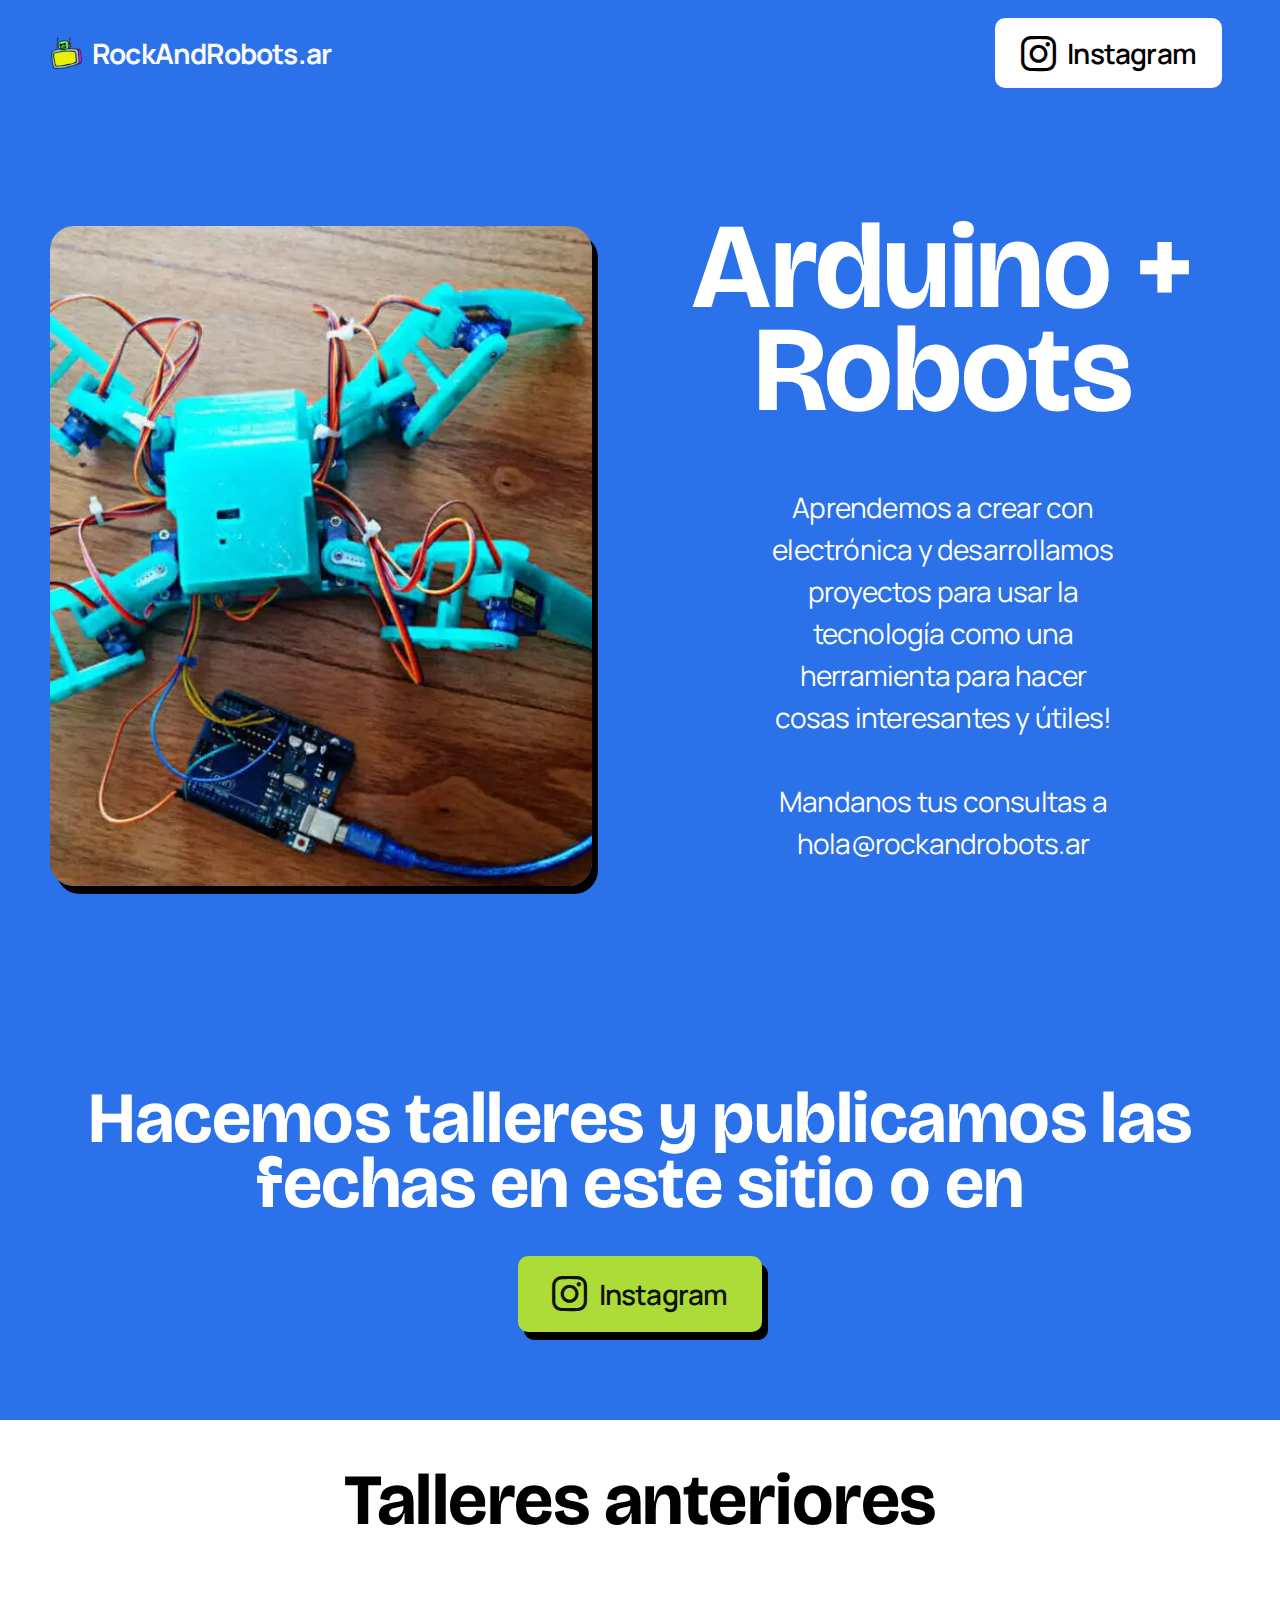
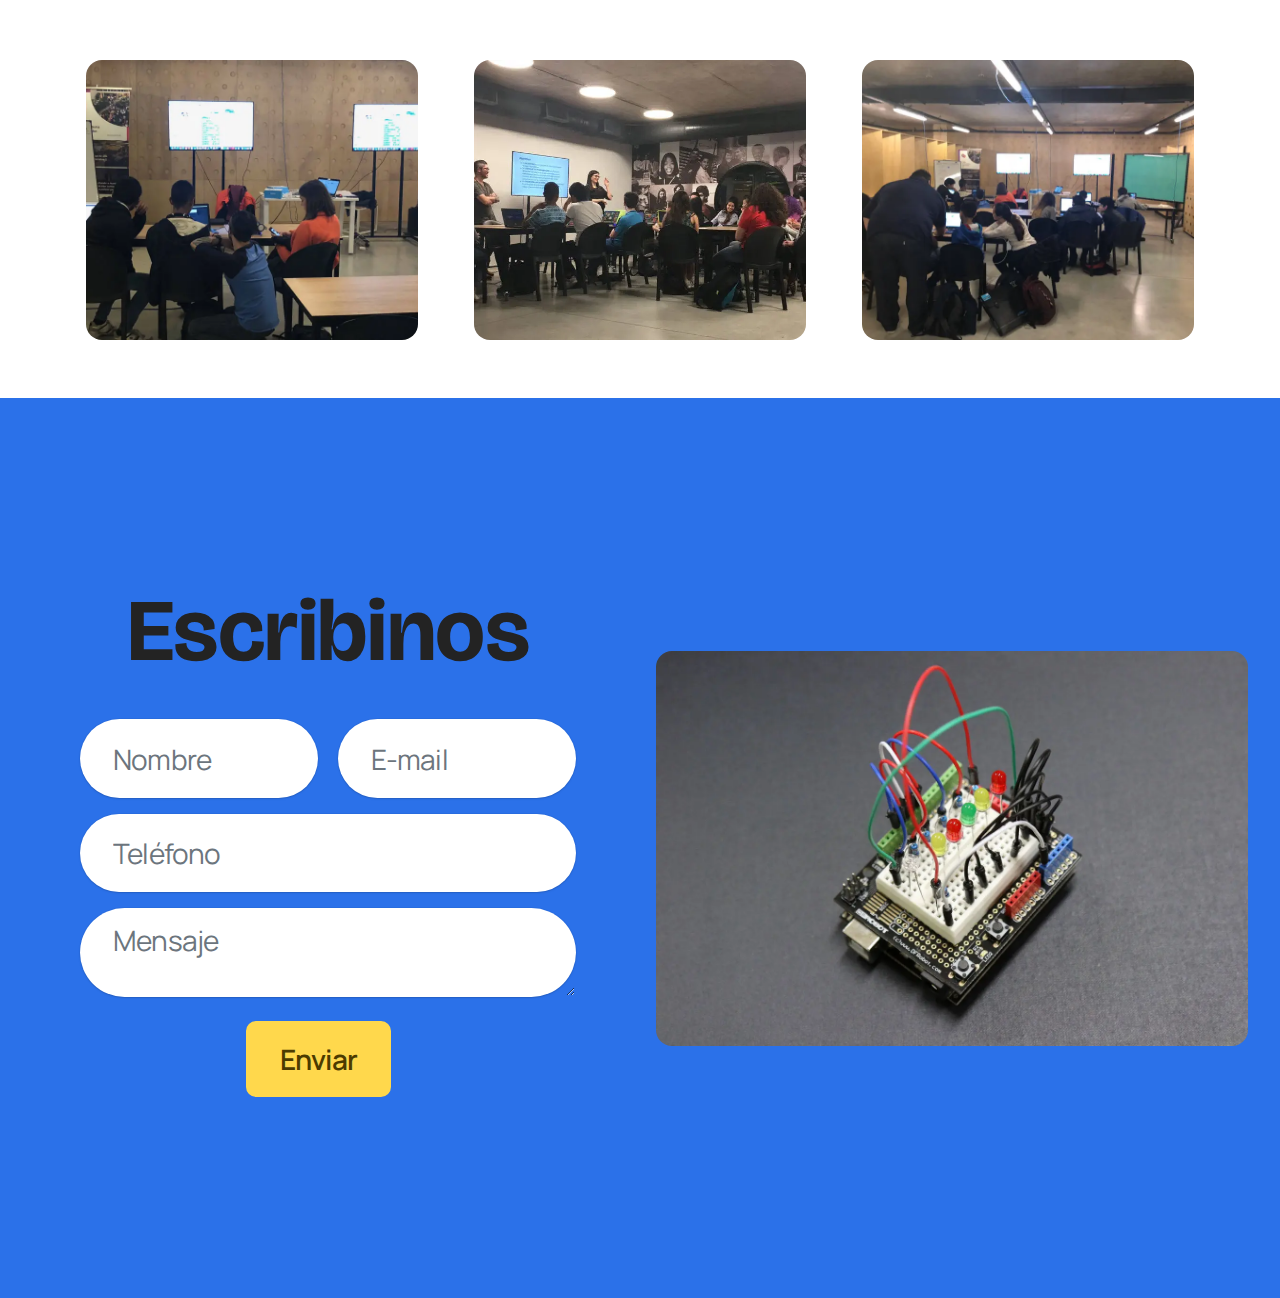
==== commit 049e1e80: "Talleres nuevos" ====
--- a/index.html
+++ b/index.html
@@ -22,7 +22,7 @@
   <noscript><link rel="stylesheet" href="https://fonts.googleapis.com/css?family=Bricolage+Grotesque:200,300,400,500,600,700,800&display=swap"></noscript>
   <link rel="preload" href="https://fonts.googleapis.com/css?family=Manrope:200,300,400,500,600,700,800&display=swap" as="style" onload="this.onload=null;this.rel='stylesheet'">
   <noscript><link rel="stylesheet" href="https://fonts.googleapis.com/css?family=Manrope:200,300,400,500,600,700,800&display=swap"></noscript>
-  <link rel="preload" as="style" href="assets/mobirise/css/mbr-additional.css?v=jfb0nL"><link rel="stylesheet" href="assets/mobirise/css/mbr-additional.css?v=jfb0nL" type="text/css">
+  <link rel="preload" as="style" href="assets/mobirise/css/mbr-additional.css?v=c2w3ra"><link rel="stylesheet" href="assets/mobirise/css/mbr-additional.css?v=c2w3ra" type="text/css">
 
   
   
@@ -100,7 +100,7 @@
                     <h1 class="mbr-section-title mbr-fonts-style display-1">
                         <strong>Arduino + Robots</strong></h1>
                     <div class="text-wrapper">
-						<p class="mbr-text mbr-fonts-style display-7">Aprendemos a usar Arduino y desarrollamos proyectos<br><br>Mandanos tus consultas a hola@rockandrobots.ar<br></p>
+						<p class="mbr-text mbr-fonts-style display-7">Aprendemos a crear con electrónica y desarrollamos proyectos para usar la tecnología como una herramienta para hacer cosas interesantes y útiles!<br><br>Mandanos tus consultas a hola@rockandrobots.ar<br></p>
 					</div>
                     
                 </div>
@@ -109,6 +109,26 @@
                 <div class="image-wrapper">
 					<img src="assets/images/whatsapp-image-2021-01-24-at-15.22.44-1192x671.webp" alt="">
 				</div>
+            </div>
+        </div>
+    </div>
+</section>
+
+<section data-bs-version="5.1" class="article03 replym5 cid-ujmoo154cw" id="article03-h">
+    
+
+    
+    
+
+    <div class="container">
+        <div class="row">
+            <div class="col-12">
+                <div class="title-wrapper">
+                    <h2 class="mbr-section-title mbr-fonts-style display-5"><strong>Hacemos talleres y publicamos las fechas en este sitio o en</strong></h2>
+                    <div class="mbr-section-btn"><a class="btn btn-success display-7" href="https://www.instagram.com/rockandrobots" target="_blank"><span class="socicon socicon-instagram mbr-iconfont mbr-iconfont-btn"></span>
+                            
+                            Instagram</a></div>
+                </div>
             </div>
         </div>
     </div>
@@ -177,7 +197,7 @@
                     
                 </div>
                 <div class="col-lg-12 mx-auto mbr-form" data-form-type="formoid">
-                    <form action="https://mobirise.eu/" method="POST" class="mbr-form form-with-styler" data-form-title="Form Name"><input type="hidden" name="email" data-form-email="true" value="Xpn8nXoGjkwgVLiEgvahgzp4Lqhi7Kjoi+AS880SHebgAwKHVB9k3O4Dz0ETxB91JBA23lSnuUxr1oHytdO5BGeSP5hG4cABRsv0Eccwz8P90cJ72DnguE513maLJfqd.hAKAsGV8Z0uDAWOCXRaEoZueNV5yBxwsP7Qt9vg5Qw/ta+SpuHDXSicMUulGKwVNh4G9uvxoRGCJcJsER9oMvCDYhU2y4M/o85Emmu0tX1934zPmDLcxLn0w7fkCFh8T">
+                    <form action="https://mobirise.eu/" method="POST" class="mbr-form form-with-styler" data-form-title="Form Name"><input type="hidden" name="email" data-form-email="true" value="6AC0/dH01GDwsaGQeiQNSfC3p4n4VT2WfyV6/lwUOZm6CaU3Ibj6Wg47C0aBvYKCnneiv44D1Kl+IMMgt85epxZEfi7O3a9McdgU6m0P0F59mwtkcJ6VIBT5h/4rYZK0.UcSGS49iBoS6lcRcCjLWjWFmTBQdTMsdmXxqUoTqes2Ogjr7dZvk2IzKgc4LjZChTiAiF/Ch5OjvJwtnWJ3EwzyJjoOnESF0WVQjuwZFXiivU61mwcVBBzrt3NZe1mOE">
                         <div class="row">
                             <div hidden="hidden" data-form-alert="" class="alert alert-success col-12">Gracias por tu Consulta.</div>
                             <div hidden="hidden" data-form-alert-danger="" class="alert alert-danger col-12">
--- a/assets/mobirise/css/mbr-additional.css
+++ b/assets/mobirise/css/mbr-additional.css
@@ -1488,6 +1488,41 @@
 }
 .cid-ufNxpCfqph .mbr-text,
 .cid-ufNxpCfqph .text-wrapper {
+  text-align: center;
+}
+.cid-ujmoo154cw {
+  padding-top: 5rem;
+  padding-bottom: 5rem;
+  background-color: #2b71e9;
+}
+.cid-ujmoo154cw .mbr-fallback-image.disabled {
+  display: none;
+}
+.cid-ujmoo154cw .mbr-fallback-image {
+  display: block;
+  background-size: cover;
+  background-position: center center;
+  width: 100%;
+  height: 100%;
+  position: absolute;
+  top: 0;
+}
+@media (max-width: 992px) {
+  .cid-ujmoo154cw .container {
+    padding: 0 16px;
+  }
+}
+.cid-ujmoo154cw .title-wrapper .mbr-section-title {
+  margin-bottom: 32px;
+}
+.cid-ujmoo154cw .title-wrapper .mbr-section-btn .btn {
+  box-shadow: 6px 8px 0 0 #000000;
+}
+.cid-ujmoo154cw .mbr-section-title {
+  color: #ffffff;
+}
+.cid-ujmoo154cw .mbr-section-title,
+.cid-ujmoo154cw .mbr-section-btn {
   text-align: center;
 }
 .cid-ufXI5bcPYx {
--- a/assets/mobirise/css/mbr-additional.css
+++ b/assets/mobirise/css/mbr-additional.css
@@ -1488,6 +1488,41 @@
 }
 .cid-ufNxpCfqph .mbr-text,
 .cid-ufNxpCfqph .text-wrapper {
+  text-align: center;
+}
+.cid-ujmoo154cw {
+  padding-top: 5rem;
+  padding-bottom: 5rem;
+  background-color: #2b71e9;
+}
+.cid-ujmoo154cw .mbr-fallback-image.disabled {
+  display: none;
+}
+.cid-ujmoo154cw .mbr-fallback-image {
+  display: block;
+  background-size: cover;
+  background-position: center center;
+  width: 100%;
+  height: 100%;
+  position: absolute;
+  top: 0;
+}
+@media (max-width: 992px) {
+  .cid-ujmoo154cw .container {
+    padding: 0 16px;
+  }
+}
+.cid-ujmoo154cw .title-wrapper .mbr-section-title {
+  margin-bottom: 32px;
+}
+.cid-ujmoo154cw .title-wrapper .mbr-section-btn .btn {
+  box-shadow: 6px 8px 0 0 #000000;
+}
+.cid-ujmoo154cw .mbr-section-title {
+  color: #ffffff;
+}
+.cid-ujmoo154cw .mbr-section-title,
+.cid-ujmoo154cw .mbr-section-btn {
   text-align: center;
 }
 .cid-ufXI5bcPYx {
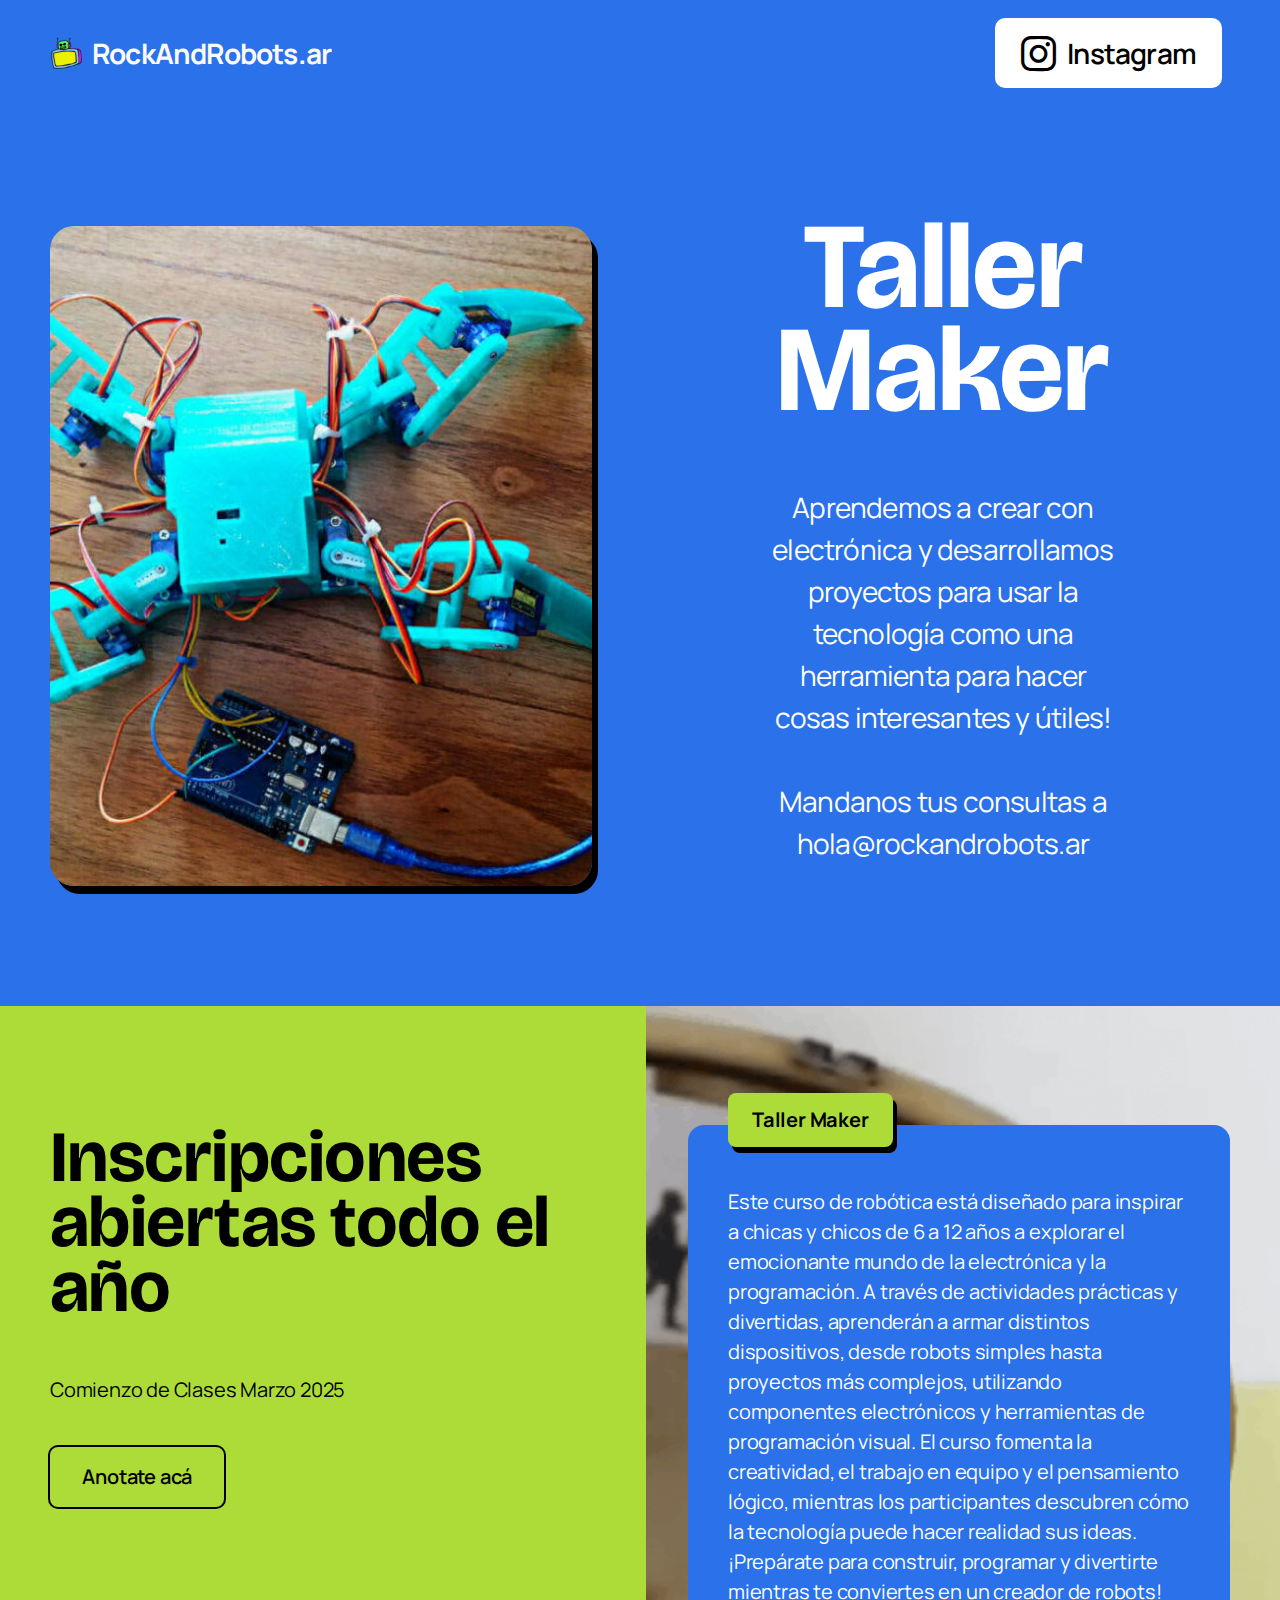
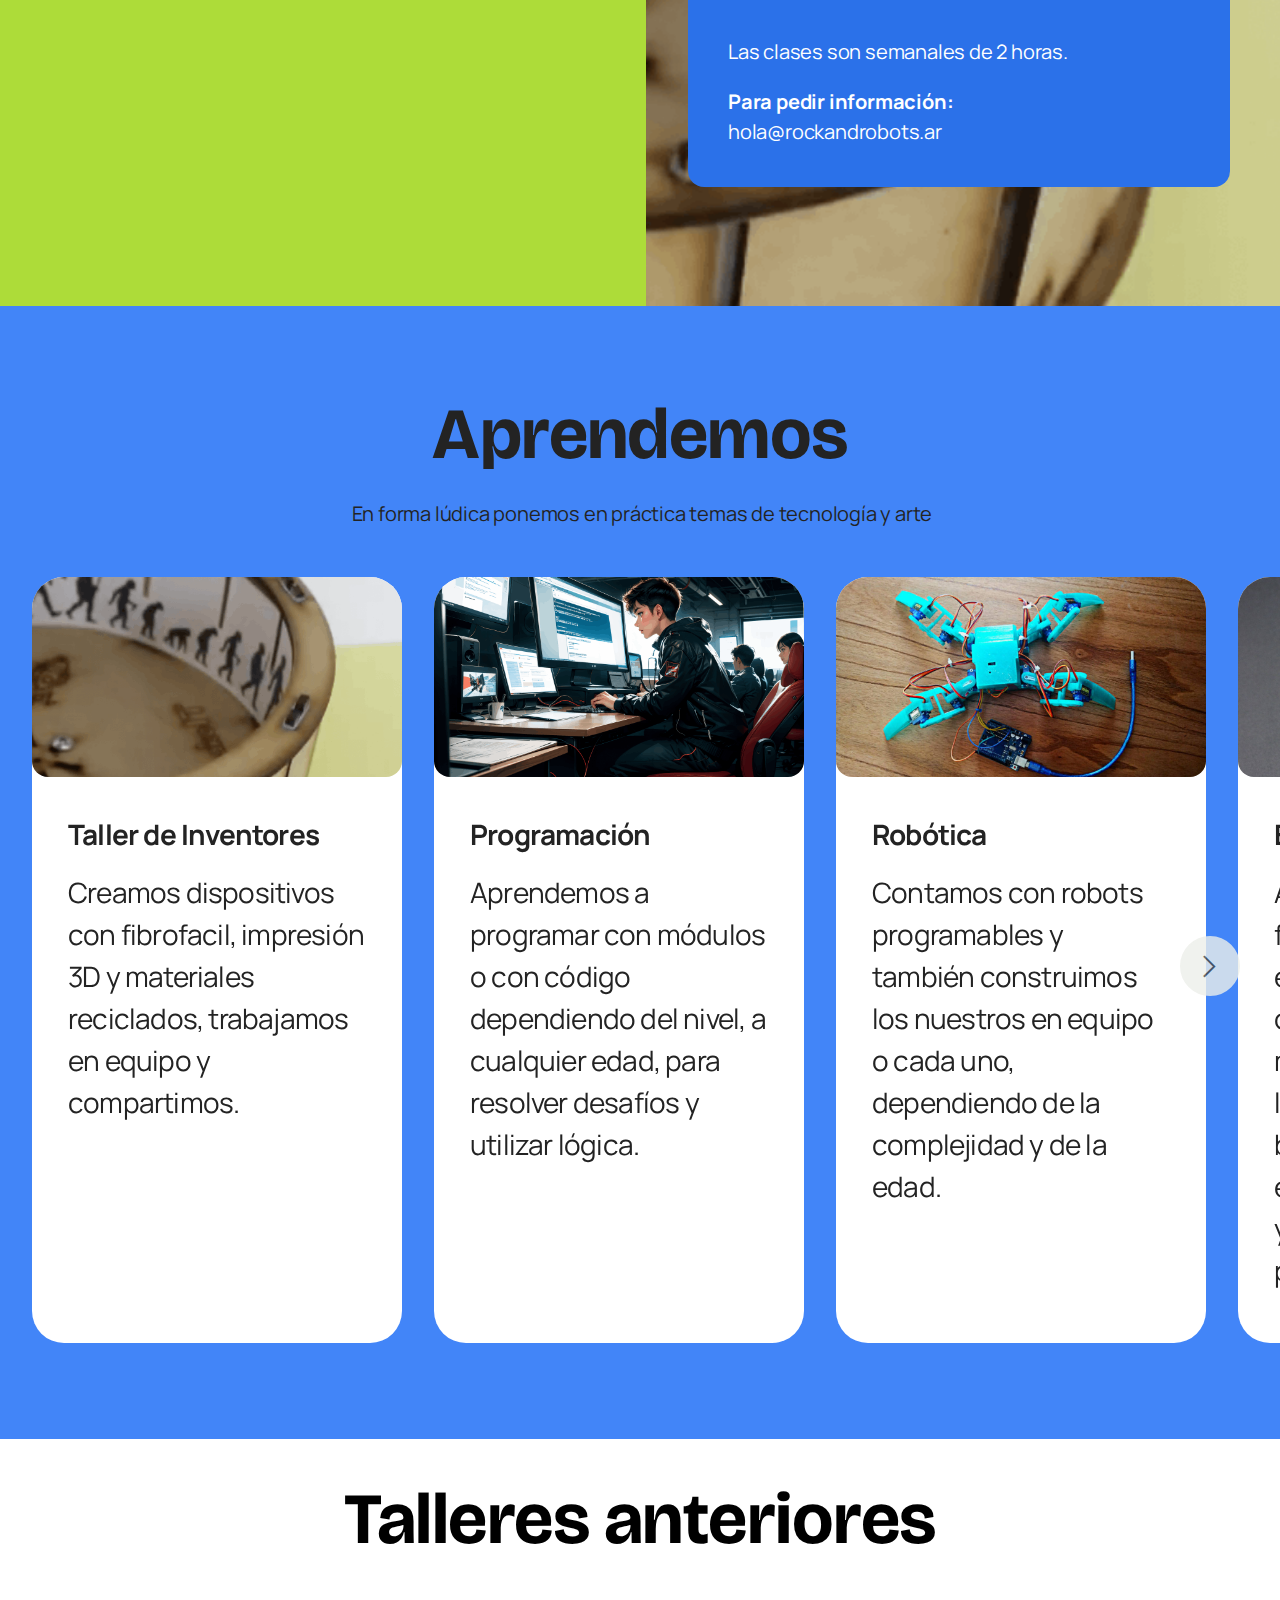
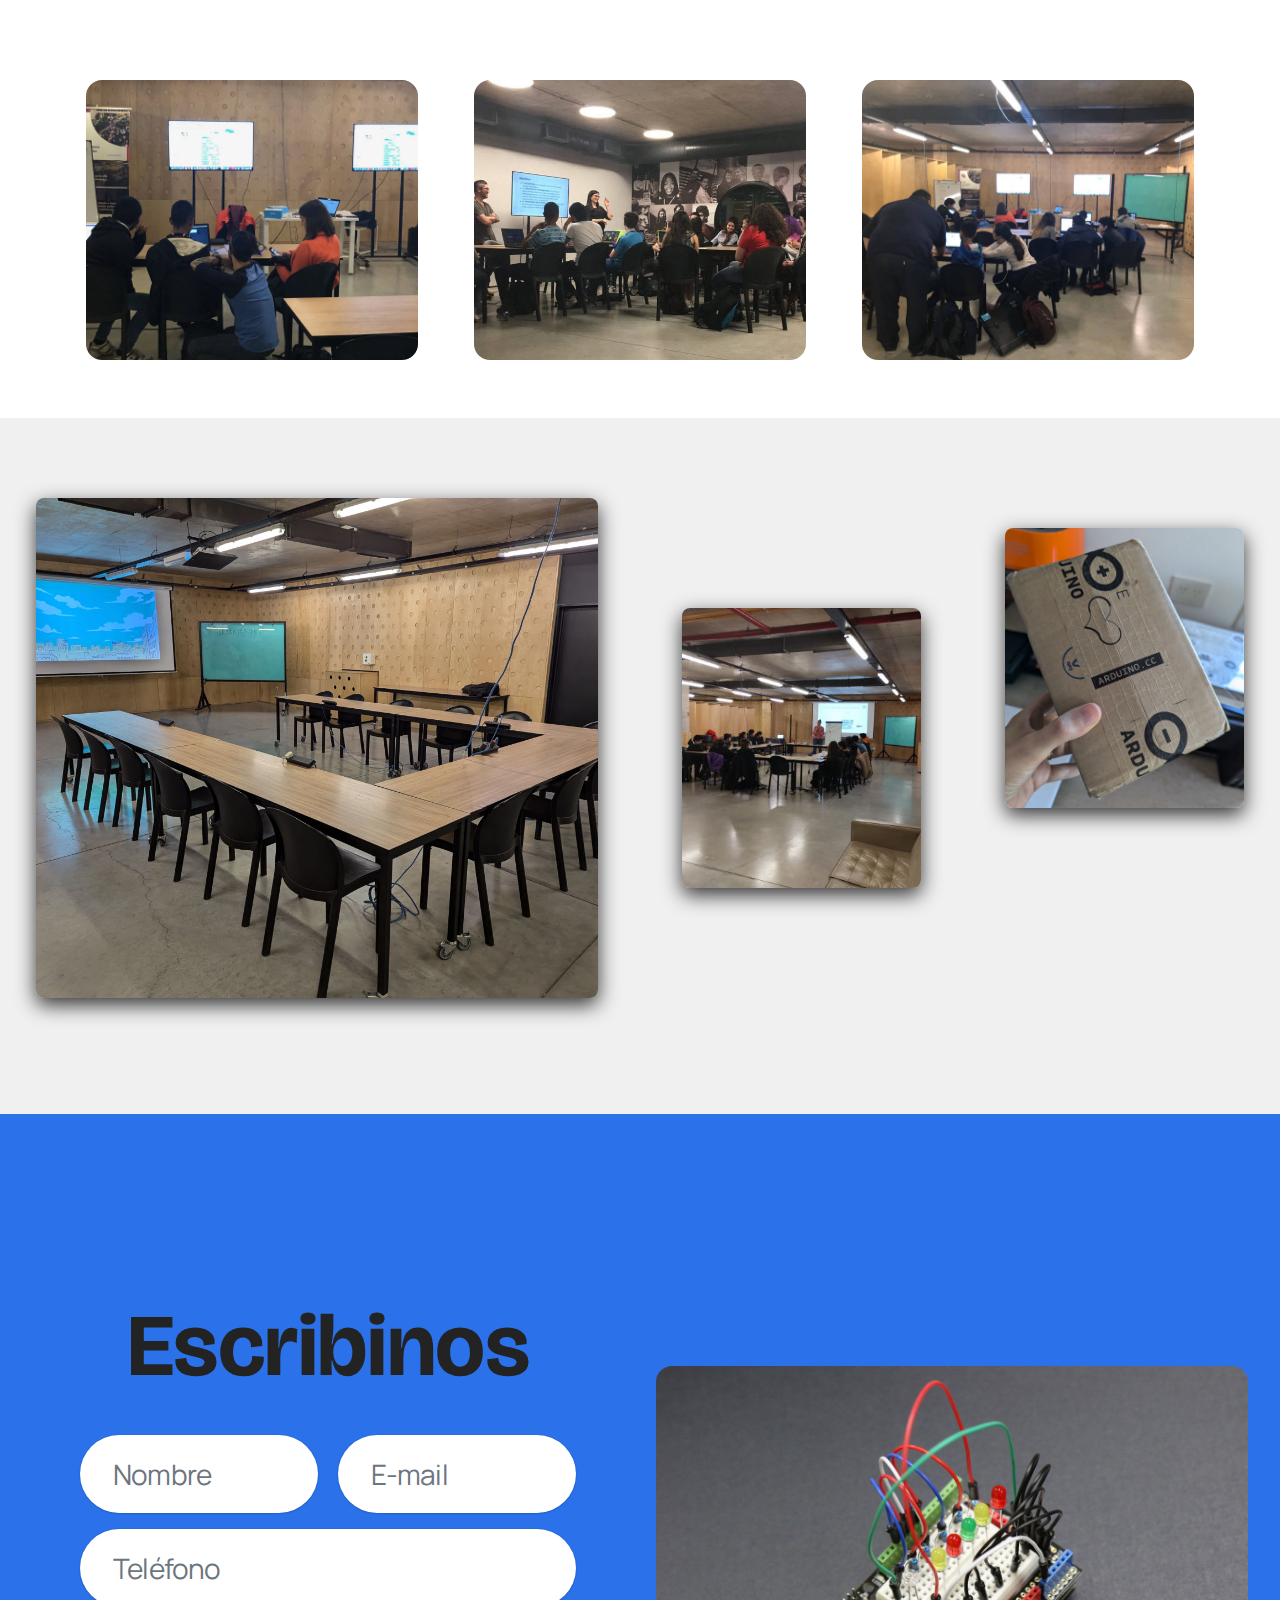
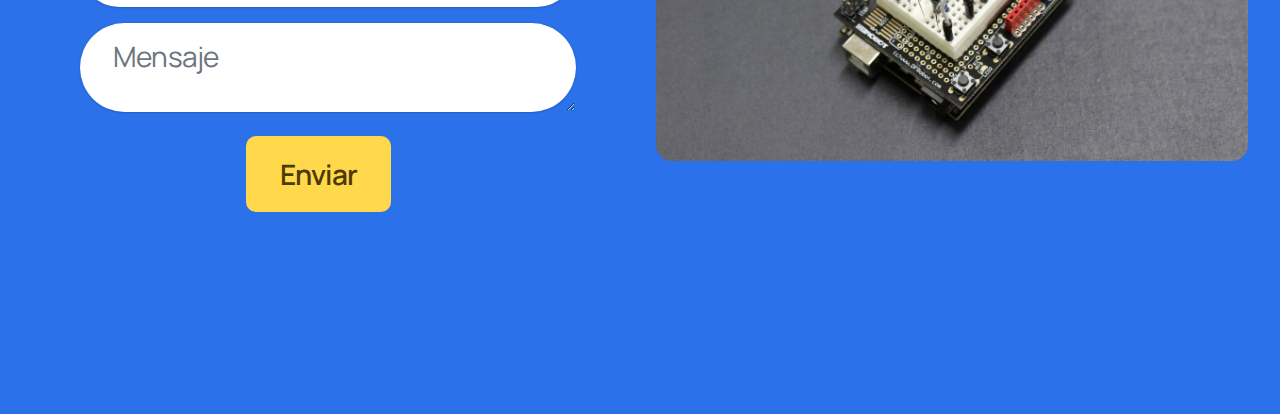
==== commit 5816b427: "Abril 2025" ====
--- a/index.html
+++ b/index.html
@@ -22,7 +22,7 @@
   <noscript><link rel="stylesheet" href="https://fonts.googleapis.com/css?family=Bricolage+Grotesque:200,300,400,500,600,700,800&display=swap"></noscript>
   <link rel="preload" href="https://fonts.googleapis.com/css?family=Manrope:200,300,400,500,600,700,800&display=swap" as="style" onload="this.onload=null;this.rel='stylesheet'">
   <noscript><link rel="stylesheet" href="https://fonts.googleapis.com/css?family=Manrope:200,300,400,500,600,700,800&display=swap"></noscript>
-  <link rel="preload" as="style" href="assets/mobirise/css/mbr-additional.css?v=c2w3ra"><link rel="stylesheet" href="assets/mobirise/css/mbr-additional.css?v=c2w3ra" type="text/css">
+  <link rel="preload" as="style" href="assets/mobirise/css/mbr-additional.css?v=XN6VdG"><link rel="stylesheet" href="assets/mobirise/css/mbr-additional.css?v=XN6VdG" type="text/css">
 
   
   
@@ -97,8 +97,7 @@
         <div class="row flex-row-reverse">
             <div class="col-12 col-lg-6 card">
                 <div class="content-wrapper">
-                    <h1 class="mbr-section-title mbr-fonts-style display-1">
-                        <strong>Arduino + Robots</strong></h1>
+                    <h1 class="mbr-section-title mbr-fonts-style display-1"><strong>Taller Maker</strong></h1>
                     <div class="text-wrapper">
 						<p class="mbr-text mbr-fonts-style display-7">Aprendemos a crear con electrónica y desarrollamos proyectos para usar la tecnología como una herramienta para hacer cosas interesantes y útiles!<br><br>Mandanos tus consultas a hola@rockandrobots.ar<br></p>
 					</div>
@@ -114,24 +113,211 @@
     </div>
 </section>
 
-<section data-bs-version="5.1" class="article03 replym5 cid-ujmoo154cw" id="article03-h">
-    
-
-    
-    
-
-    <div class="container">
+<section data-bs-version="5.1" class="header02 replym5 cid-uG6fdnqa7y mbr-fullscreen" id="header02-s">
+    
+
+    
+    
+
+    <div class="container-fluid">
         <div class="row">
-            <div class="col-12">
-                <div class="title-wrapper">
-                    <h2 class="mbr-section-title mbr-fonts-style display-5"><strong>Hacemos talleres y publicamos las fechas en este sitio o en</strong></h2>
-                    <div class="mbr-section-btn"><a class="btn btn-success display-7" href="https://www.instagram.com/rockandrobots" target="_blank"><span class="socicon socicon-instagram mbr-iconfont mbr-iconfont-btn"></span>
-                            
-                            Instagram</a></div>
+            <div class="col-12 col-lg-6">
+                <div class="content-wrapper">
+                    <h1 class="mbr-section-title mbr-fonts-style display-5"><strong>Inscripciones abiertas todo el año</strong></h1>
+                    <div class="text-wrapper">
+                        <p class="mbr-text mbr-fonts-style display-4">Comienzo de Clases Marzo 2025</p>
+                    </div>
+                    <div class="mbr-section-btn"><a class="btn btn-primary-outline display-4" href="http://bit.ly/rockandrobots2025" target="_blank">Anotate acá</a></div>
+                </div>
+            </div>
+            <div class="col-12 col-lg-6 card">
+                <div class="card-wrapper">
+                    <div class="title-wrap">
+                        <h4 class="card-title mbr-fonts-style display-4">
+                            <strong>Taller Maker</strong>
+                        </h4>
+                    </div>
+                    <h4 class="card-text mbr-fonts-style display-4">Este curso de robótica está diseñado para inspirar a chicas y chicos de 6 a 12 años a explorar el emocionante mundo de la electrónica y la programación. A través de actividades prácticas y divertidas, aprenderán a armar distintos dispositivos, desde robots simples hasta proyectos más complejos, utilizando componentes electrónicos y herramientas de programación visual. El curso fomenta la creatividad, el trabajo en equipo y el pensamiento lógico, mientras los participantes descubren cómo la tecnología puede hacer realidad sus ideas. ¡Prepárate para construir, programar y divertirte mientras te conviertes en un creador de robots!<br><br>Las clases son semanales de 2 horas.</h4>
+                    <div class="person-wrap">
+                        <p class="card-name mbr-fonts-style display-4">
+                            <strong>Para pedir información:</strong></p>
+                        <p class="card-role mbr-fonts-style display-4">
+                            hola@rockandrobots.ar</p>
+                    </div>
                 </div>
             </div>
         </div>
     </div>
+    <img class="main-image" src="assets/images/screen-shot-2025-03-21-at-14.16.26-1004x1120.webp" alt="">
+</section>
+
+<section data-bs-version="5.1" class="features017 mbr-embla cid-uIuCf31Vh5" id="features017-v">
+	
+	
+	<div class="position-relative">
+		<div class="container-fluid">
+			<div class="row justify-content-center">
+				<div class="col-12 content-head">
+					<div class="mbr-section-head mb-5">
+						<h4 class="mbr-section-title mbr-fonts-style align-center mb-0 display-5">
+							<strong>Aprendemos</strong></h4>
+						<h5 class="mbr-section-subtitle mbr-fonts-style align-center mb-0 mt-4 display-4">&nbsp;En forma lúdica ponemos en práctica temas de tecnología y arte</h5>
+					</div>
+				</div>
+			</div>
+		</div>
+
+		<div class="embla" data-skip-snaps="true" data-align="center" data-contain-scroll="trimSnaps" data-auto-play-interval="5">
+			<div class="embla__viewport container-fluid">
+				<div class="embla__container">
+					<div class="embla__slide slider-image item active" style="margin-left: 1rem; margin-right: 1rem;">
+						<div class="slide-content">
+							<div class="item-img">
+								<div class="item-wrapper">
+									<img src="assets/images/screen-shot-2025-03-21-at-14.16.26-1004x1120.webp" alt="" title="" data-slide-to="1" data-bs-slide-to="1">
+								</div>
+							</div>
+							<div class="item-content">
+								<h5 class="item-title mbr-fonts-style display-7">
+									<strong>Taller de Inventores</strong></h5>
+								
+								<p class="mbr-text mbr-fonts-style mt-3 display-7">
+									Creamos dispositivos con fibrofacil, impresión 3D y materiales reciclados, trabajamos en equipo y compartimos.</p>
+							</div>
+
+							
+						</div>
+					</div>
+					<div class="embla__slide slider-image item" style="margin-left: 1rem; margin-right: 1rem;">
+						<div class="slide-content">
+							<div class="item-img">
+								<div class="item-wrapper">
+									<img src="assets/images/mbr-600x400.webp" alt="" title="" data-slide-to="1" data-bs-slide-to="1">
+								</div>
+							</div>
+							<div class="item-content">
+								<h5 class="item-title mbr-fonts-style display-7">
+									<strong>Programación</strong></h5>
+								
+								<p class="mbr-text mbr-fonts-style mt-3 display-7">
+									Aprendemos a programar con módulos o con código dependiendo del nivel, a cualquier edad, para resolver desafíos y utilizar lógica.&nbsp;</p>
+							</div>
+							
+						</div>
+					</div>
+					<div class="embla__slide slider-image item" style="margin-left: 1rem; margin-right: 1rem;">
+						<div class="slide-content">
+							<div class="item-img">
+								<div class="item-wrapper">
+									<img src="assets/images/whatsapp-image-2021-01-24-at-15.22.44-1192x671.webp" alt="" title="" data-slide-to="3" data-bs-slide-to="4">
+								</div>
+							</div>
+							<div class="item-content">
+								<h5 class="item-title mbr-fonts-style display-7">
+									<strong>Robótica</strong></h5>
+								
+								<p class="mbr-text mbr-fonts-style mt-3 display-7">
+									Contamos con robots programables y también construimos los nuestros en equipo o cada uno, dependiendo de la complejidad y de la edad.</p>
+							</div>
+							
+						</div>
+					</div>
+					<div class="embla__slide slider-image item" style="margin-left: 1rem; margin-right: 1rem;">
+						<div class="slide-content">
+							<div class="item-img">
+								<div class="item-wrapper">
+									<img src="assets/images/mbr-1256x837.webp" alt="" title="" data-slide-to="4" data-bs-slide-to="5">
+								</div>
+							</div>
+							<div class="item-content">
+								<h5 class="item-title mbr-fonts-style display-7">
+									<strong>Electrónica</strong></h5>
+								
+								<p class="mbr-text mbr-fonts-style mt-3 display-7">
+									Aprendemos cómo funcionan los circuitos electrónicos, los componentes como motores, sensores, leds, actuadores y botones, para entender el Mundo que nos rodea y también construir pequeños dispositivos.</p>
+							</div>
+							
+						</div>
+					</div>
+					<div class="embla__slide slider-image item" style="margin-left: 1rem; margin-right: 1rem;">
+						<div class="slide-content">
+							<div class="item-img">
+								<div class="item-wrapper">
+									<img src="assets/images/mbr-1200x675.webp" alt="" title="" data-slide-to="5" data-bs-slide-to="6">
+								</div>
+							</div>
+							<div class="item-content">
+								<h5 class="item-title mbr-fonts-style display-7">
+									<strong>Arte</strong></h5>
+								
+								<p class="mbr-text mbr-fonts-style mt-3 display-7">Dibujamos, personalizamos y nos expresamos sobre lo que construimos. Diseñamos y dibujamos para entender mejor lo que hacemos.</p>
+							</div>
+							
+						</div>
+					</div><div class="embla__slide slider-image item" style="margin-left: 1rem; margin-right: 1rem;">
+						<div class="slide-content">
+							<div class="item-img">
+								<div class="item-wrapper">
+									<img src="assets/images/mbr-1-1200x675.webp" alt="" title="" data-slide-to="6" data-bs-slide-to="7">
+								</div>
+							</div>
+							<div class="item-content">
+								<h5 class="item-title mbr-fonts-style display-7">
+									<strong>Inteligencia Artificial</strong></h5>
+								
+								<p class="mbr-text mbr-fonts-style mt-3 display-7">
+									Resolvemos problemas, investigamos y generamos imágenes para potenciar nuestras ideas e incentivar la imaginación.</p>
+							</div>
+							
+						</div>
+					</div>
+					
+					<div class="embla__slide slider-image item" style="margin-left: 1rem; margin-right: 1rem;">
+						<div class="slide-content">
+							<div class="item-img">
+								<div class="item-wrapper">
+									<img src="assets/images/mbr-600x400.webp" alt="" title="" data-slide-to="7" data-bs-slide-to="8">
+								</div>
+							</div>
+							<div class="item-content">
+								<h5 class="item-title mbr-fonts-style display-7">
+									<strong>Investigamos</strong></h5>
+								
+								<p class="mbr-text mbr-fonts-style mt-3 display-7">
+									Sobre temas que se presentan en el aula y desafíos que proponen l@s maestr@s.</p>
+							</div>
+							
+						</div>
+					</div>
+					<div class="embla__slide slider-image item" style="margin-left: 1rem; margin-right: 1rem;">
+					<div class="slide-content">
+						<div class="item-img">
+							<div class="item-wrapper">
+								<img src="assets/images/dnpvkw3wwautzdx-1-784x522.webp" alt="" title="" data-slide-to="8" data-bs-slide-to="9">
+							</div>
+						</div>
+						<div class="item-content">
+							<h5 class="item-title mbr-fonts-style display-7">
+								<strong>Trabajo en equipo</strong></h5>
+							
+							<p class="mbr-text mbr-fonts-style mt-3 display-7">
+								Trabajamos en mesas para conversar y elaborar a cada paso con l@s maestr@s y compañer@s.</p>
+						</div>
+						
+					</div>
+					</div>
+				</div>
+			</div>
+			<button class="embla__button embla__button--prev">
+				<span class="mobi-mbri mobi-mbri-arrow-prev mbr-iconfont" aria-hidden="true"></span>
+				<span class="sr-only visually-hidden visually-hidden visually-hidden">Previous</span>
+			</button>
+			<button class="embla__button embla__button--next">
+				<span class="mobi-mbri mobi-mbri-arrow-next mbr-iconfont" aria-hidden="true"></span>
+				<span class="sr-only visually-hidden visually-hidden visually-hidden">Next</span>
+			</button>
+		</div>
+	</div>
 </section>
 
 <section data-bs-version="5.1" class="features05 replym5 cid-ufXI5bcPYx" id="features05-c">
@@ -181,6 +367,39 @@
                 </div>
             </div>
         </div>
+    </div>
+</section>
+
+<section data-bs-version="5.1" class="gallery01 resumem5 cid-uCC1Jwbx2B" id="gallery01-r">
+    
+
+    
+    
+
+    <div class="container-fluid">
+        <div class="row">
+            <div class="item features-image col-12 col-lg-6">
+                <div class="item-wrapper">
+                    <div class="item-img">
+                        <img src="assets/images/pxl-20240713-174120007-1201x904.webp" alt="">
+                    </div>
+                </div>
+            </div>
+            <div class="item features-image col-12 col-lg-3">
+                <div class="item-wrapper">
+                    <div class="item-img">
+                        <img src="assets/images/img-20240713-wa0024-516x388.webp" alt="">
+                    </div>
+                </div>
+            </div>
+            <div class="item features-image col-12 col-lg-3">
+                <div class="item-wrapper">
+                    <div class="item-img">
+                        <img src="assets/images/pxl-20240730-161503718-516x685.webp" alt="">
+                    </div>
+                </div>
+            </div>
+		</div>
     </div>
 </section>
 
@@ -197,7 +416,7 @@
                     
                 </div>
                 <div class="col-lg-12 mx-auto mbr-form" data-form-type="formoid">
-                    <form action="https://mobirise.eu/" method="POST" class="mbr-form form-with-styler" data-form-title="Form Name"><input type="hidden" name="email" data-form-email="true" value="6AC0/dH01GDwsaGQeiQNSfC3p4n4VT2WfyV6/lwUOZm6CaU3Ibj6Wg47C0aBvYKCnneiv44D1Kl+IMMgt85epxZEfi7O3a9McdgU6m0P0F59mwtkcJ6VIBT5h/4rYZK0.UcSGS49iBoS6lcRcCjLWjWFmTBQdTMsdmXxqUoTqes2Ogjr7dZvk2IzKgc4LjZChTiAiF/Ch5OjvJwtnWJ3EwzyJjoOnESF0WVQjuwZFXiivU61mwcVBBzrt3NZe1mOE">
+                    <form action="https://mobirise.eu/" method="POST" class="mbr-form form-with-styler" data-form-title="Form Name"><input type="hidden" name="email" data-form-email="true" value="NwJ4Y7LWHi1lG9w08iBuJ35MlvXTRWAtk+aP3wctIS0gbXd5Df5e5qMQKlOPcDLRVqrIV5GyfI5Se5/V10WqIxDKSR/7tfy19xCGhakcwVAzVN0voUQd5DUH62Lw2Fpo.KXIZ6ziKvFs5bMdfCucxT5PfPNO5DBLYlimmVs4PAHdTxI8RwrGNmPdiNFxi+8xJ7tCRup0J+LSRmrih6A2Hs7gYuAWc0TZSgOQrZcfAqiot/fgx3oAgCUr6PLALWCUu">
                         <div class="row">
                             <div hidden="hidden" data-form-alert="" class="alert alert-success col-12">Gracias por tu Consulta.</div>
                             <div hidden="hidden" data-form-alert-danger="" class="alert alert-danger col-12">
@@ -235,7 +454,7 @@
     </div>
 </section>
 
-<section class="elb-widgets cid-ug3YI7hSDw" id="eb-instagram-feed-d"><script src="https://s.electricblaze.com/widget.js" defer=""></script>
+<section class="elb-widgets cid-uwvbON7cSq" id="eb-instagram-feed-o"><script src="https://s.electricblaze.com/widget.js" defer=""></script>
 <div class="electricblaze-id-2UhxCgb"></div></section>
 
 
@@ -243,6 +462,8 @@
   <script src="assets/smoothscroll/smooth-scroll.js"></script>
   <script src="assets/ytplayer/index.js"></script>
   <script src="assets/dropdown/js/navbar-dropdown.js"></script>
+  <script src="assets/embla/embla.min.js"></script>
+  <script src="assets/embla/script.js"></script>
   <script src="assets/theme/js/script.js"></script>
   <script src="assets/formoid/formoid.min.js"></script>
   
--- a/assets/mobirise/css/mbr-additional.css
+++ b/assets/mobirise/css/mbr-additional.css
@@ -1490,15 +1490,29 @@
 .cid-ufNxpCfqph .text-wrapper {
   text-align: center;
 }
-.cid-ujmoo154cw {
-  padding-top: 5rem;
-  padding-bottom: 5rem;
-  background-color: #2b71e9;
-}
-.cid-ujmoo154cw .mbr-fallback-image.disabled {
+.cid-uG6fdnqa7y {
+  position: relative;
+  overflow: hidden;
+  background-color: #addc39;
+}
+.cid-uG6fdnqa7y .main-image {
+  position: absolute;
+  top: 0;
+  right: 0;
+  width: 49.5%;
+  height: 100%;
+  border-radius: 0 !important;
+  object-fit: cover;
+}
+@media (max-width: 992px) {
+  .cid-uG6fdnqa7y .main-image {
+    display: none;
+  }
+}
+.cid-uG6fdnqa7y .mbr-fallback-image.disabled {
   display: none;
 }
-.cid-ujmoo154cw .mbr-fallback-image {
+.cid-uG6fdnqa7y .mbr-fallback-image {
   display: block;
   background-size: cover;
   background-position: center center;
@@ -1507,23 +1521,259 @@
   position: absolute;
   top: 0;
 }
-@media (max-width: 992px) {
-  .cid-ujmoo154cw .container {
+.cid-uG6fdnqa7y .container-fluid {
+  padding: 0 50px;
+}
+@media (max-width: 992px) {
+  .cid-uG6fdnqa7y .container-fluid {
     padding: 0 16px;
   }
 }
-.cid-ujmoo154cw .title-wrapper .mbr-section-title {
+@media (max-width: 992px) {
+  .cid-uG6fdnqa7y .container {
+    padding: 0 16px;
+  }
+}
+.cid-uG6fdnqa7y .row {
+  position: relative;
+  z-index: 1;
+}
+.cid-uG6fdnqa7y .card {
+  justify-content: flex-end;
+}
+@media (max-width: 992px) {
+  .cid-uG6fdnqa7y .content-wrapper {
+    margin-bottom: 32px;
+  }
+}
+.cid-uG6fdnqa7y .content-wrapper .mbr-section-title {
+  margin-bottom: 56px;
+}
+@media (max-width: 992px) {
+  .cid-uG6fdnqa7y .content-wrapper .mbr-section-title {
+    margin-bottom: 32px;
+  }
+}
+.cid-uG6fdnqa7y .content-wrapper .text-wrapper .mbr-text {
+  display: inline-flex;
+  width: 85%;
   margin-bottom: 32px;
 }
-.cid-ujmoo154cw .title-wrapper .mbr-section-btn .btn {
-  box-shadow: 6px 8px 0 0 #000000;
-}
-.cid-ujmoo154cw .mbr-section-title {
+@media (max-width: 992px) {
+  .cid-uG6fdnqa7y .content-wrapper .text-wrapper .mbr-text {
+    width: 100%;
+  }
+}
+.cid-uG6fdnqa7y .card-wrapper {
+  padding: 64px 40px 40px;
+  border-radius: 16px !important;
+  background-color: #2b71e9;
+  margin-left: 32px;
+  -webkit-flex: none;
+}
+@media (max-width: 992px) {
+  .cid-uG6fdnqa7y .card-wrapper {
+    margin-left: 0;
+    margin-bottom: 32px;
+    padding: 64px 24px 24px;
+    margin-top: 32px;
+  }
+}
+.cid-uG6fdnqa7y .card-wrapper .title-wrap {
+  margin-top: -6rem;
+}
+.cid-uG6fdnqa7y .card-wrapper .title-wrap .card-title {
+  display: inline-flex;
+  padding: 12px 24px;
+  background-color: #addc39;
+  border-radius: .5rem;
+  box-shadow: 4px 6px 0 0 #000000;
+  margin-bottom: 40px;
+}
+.cid-uG6fdnqa7y .card-wrapper .card-text {
+  margin-bottom: 0;
+}
+.cid-uG6fdnqa7y .card-wrapper .person-wrap {
+  margin-top: 20px;
+}
+.cid-uG6fdnqa7y .card-wrapper .person-wrap .card-name {
+  margin-bottom: 0;
+}
+.cid-uG6fdnqa7y .card-wrapper .person-wrap .card-role {
+  margin-bottom: 0;
+}
+.cid-uG6fdnqa7y .mbr-section-title {
+  color: #000000;
+}
+.cid-uG6fdnqa7y .mbr-text {
+  color: #000000;
+}
+.cid-uG6fdnqa7y .card-title {
+  color: #000000;
+}
+.cid-uG6fdnqa7y .card-text {
   color: #ffffff;
 }
-.cid-ujmoo154cw .mbr-section-title,
-.cid-ujmoo154cw .mbr-section-btn {
-  text-align: center;
+.cid-uG6fdnqa7y .card-name {
+  color: #ffffff;
+}
+.cid-uG6fdnqa7y .card-role {
+  color: #ffffff;
+}
+.cid-uIuCf31Vh5 {
+  padding-top: 6rem;
+  padding-bottom: 6rem;
+  background-color: #4285f8;
+}
+.cid-uIuCf31Vh5 img,
+.cid-uIuCf31Vh5 .item-img {
+  width: 100%;
+  height: 100%;
+  height: 200px;
+  object-fit: cover;
+}
+@media (max-width: 767px) {
+  .cid-uIuCf31Vh5 img,
+  .cid-uIuCf31Vh5 .item-img {
+    max-height: 300px;
+  }
+}
+.cid-uIuCf31Vh5 .item:focus,
+.cid-uIuCf31Vh5 span:focus {
+  outline: none;
+}
+.cid-uIuCf31Vh5 .item-wrapper {
+  position: relative;
+}
+.cid-uIuCf31Vh5 .slide-content {
+  position: relative;
+  border-radius: 4px;
+  background: #ffffff;
+  height: 100%;
+  display: flex;
+  overflow: hidden;
+  flex-flow: column nowrap;
+}
+.cid-uIuCf31Vh5 .slide-content .item-content {
+  padding: 2.25rem;
+}
+@media (min-width: 992px) and (max-width: 1200px) {
+  .cid-uIuCf31Vh5 .slide-content .item-content {
+    padding: 1.5rem;
+  }
+}
+@media (max-width: 767px) {
+  .cid-uIuCf31Vh5 .slide-content .item-content {
+    padding: 1.5rem;
+  }
+}
+.cid-uIuCf31Vh5 .mbr-section-btn {
+  margin-top: auto !important;
+}
+.cid-uIuCf31Vh5 .mbr-section-title {
+  color: #232323;
+}
+.cid-uIuCf31Vh5 .mbr-text,
+.cid-uIuCf31Vh5 .mbr-section-btn {
+  text-align: left;
+}
+.cid-uIuCf31Vh5 .item-title {
+  text-align: left;
+}
+.cid-uIuCf31Vh5 .item-subtitle {
+  text-align: left;
+  color: #bbbbbb;
+}
+.cid-uIuCf31Vh5 .embla__slide {
+  display: flex;
+  justify-content: center;
+  position: relative;
+  min-width: 370px;
+  max-width: 370px;
+}
+@media (max-width: 768px) {
+  .cid-uIuCf31Vh5 .embla__slide {
+    min-width: 85%;
+    max-width: initial;
+  }
+}
+.cid-uIuCf31Vh5 .embla__button--next,
+.cid-uIuCf31Vh5 .embla__button--prev {
+  display: flex;
+}
+.cid-uIuCf31Vh5 .embla__button {
+  top: 50%;
+  width: 60px;
+  height: 60px;
+  margin-top: -1.5rem;
+  font-size: 22px;
+  background-color: rgba(0, 0, 0, 0.5);
+  color: #fff;
+  border: 2px solid #fff;
+  border-radius: 50%;
+  transition: all 0.3s;
+  position: absolute;
+  display: flex;
+  justify-content: center;
+  align-items: center;
+}
+@media (max-width: 768px) {
+  .cid-uIuCf31Vh5 .embla__button {
+    display: none;
+  }
+}
+.cid-uIuCf31Vh5 .embla__button:disabled {
+  cursor: default;
+  display: none;
+}
+.cid-uIuCf31Vh5 .embla__button:hover {
+  background: #000;
+  color: rgba(255, 255, 255, 0.5);
+}
+.cid-uIuCf31Vh5 .embla__button.embla__button--prev {
+  left: 0;
+  margin-left: 2.5rem;
+}
+.cid-uIuCf31Vh5 .embla__button.embla__button--next {
+  right: 0;
+  margin-right: 2.5rem;
+}
+@media (max-width: 767px) {
+  .cid-uIuCf31Vh5 .embla__button {
+    top: auto;
+  }
+}
+.cid-uIuCf31Vh5 .embla {
+  position: relative;
+  width: 100%;
+}
+.cid-uIuCf31Vh5 .embla__viewport {
+  overflow: hidden;
+  width: 100%;
+}
+.cid-uIuCf31Vh5 .embla__viewport.is-draggable {
+  cursor: grab;
+}
+.cid-uIuCf31Vh5 .embla__viewport.is-dragging {
+  cursor: grabbing;
+}
+.cid-uIuCf31Vh5 .embla__container {
+  display: flex;
+  user-select: none;
+  -webkit-touch-callout: none;
+  -khtml-user-select: none;
+  -webkit-tap-highlight-color: transparent;
+}
+@media (max-width: 768px) {
+  .cid-uIuCf31Vh5 .embla__container .embla__slide:first-child {
+    margin-left: 2rem !important;
+  }
+  .cid-uIuCf31Vh5 .embla__container .embla__slide:last-child {
+    margin-right: 2rem !important;
+  }
+}
+.cid-uIuCf31Vh5 .content-head {
+  max-width: 800px;
 }
 .cid-ufXI5bcPYx {
   padding-top: 3rem;
@@ -1632,6 +1882,83 @@
 .cid-ufXI5bcPYx .item-text {
   color: #000000;
 }
+.cid-uCC1Jwbx2B {
+  padding-top: 5rem;
+  padding-bottom: 5rem;
+  background-color: #f0f0f0;
+}
+.cid-uCC1Jwbx2B .mbr-fallback-image.disabled {
+  display: none;
+}
+.cid-uCC1Jwbx2B .mbr-fallback-image {
+  display: block;
+  background-size: cover;
+  background-position: center center;
+  width: 100%;
+  height: 100%;
+  position: absolute;
+  top: 0;
+}
+.cid-uCC1Jwbx2B .container-fluid {
+  padding: 0 64px;
+}
+@media (max-width: 1440px) {
+  .cid-uCC1Jwbx2B .container-fluid {
+    padding: 0 36px;
+  }
+}
+@media (max-width: 992px) {
+  .cid-uCC1Jwbx2B .container-fluid {
+    padding: 0 16px;
+  }
+}
+@media (max-width: 992px) {
+  .cid-uCC1Jwbx2B .container {
+    padding: 0 16px;
+  }
+}
+.cid-uCC1Jwbx2B .row {
+  justify-content: center;
+  margin: 0 -42px;
+}
+.cid-uCC1Jwbx2B .row .item {
+  padding: 0 42px;
+}
+.cid-uCC1Jwbx2B .item {
+  margin-bottom: 36px;
+}
+.cid-uCC1Jwbx2B .item .item-wrapper {
+  height: 100%;
+  display: flex;
+  flex-direction: column;
+  justify-content: center;
+}
+.cid-uCC1Jwbx2B .item .item-wrapper .item-img {
+  width: 100%;
+}
+.cid-uCC1Jwbx2B .item .item-wrapper .item-img img {
+  height: 500px;
+  object-fit: cover;
+  box-shadow: 0 7px 20px #333333;
+  border-radius: .5em !important;
+}
+@media (max-width: 992px) {
+  .cid-uCC1Jwbx2B .item .item-wrapper .item-img img {
+    height: 350px;
+  }
+}
+.cid-uCC1Jwbx2B .item:nth-child(2n) .item-wrapper .item-img img {
+  height: 280px;
+}
+.cid-uCC1Jwbx2B .item:nth-child(3n) .item-wrapper .item-img img {
+  height: 280px;
+  margin-top: -10rem;
+}
+@media (max-width: 992px) {
+  .cid-uCC1Jwbx2B .item:nth-child(3n) .item-wrapper .item-img img {
+    margin-top: 0;
+  }
+}
 .cid-uhcGi8dOsa {
   background-color: #2b71e9;
 }
--- a/assets/mobirise/css/mbr-additional.css
+++ b/assets/mobirise/css/mbr-additional.css
@@ -1490,15 +1490,29 @@
 .cid-ufNxpCfqph .text-wrapper {
   text-align: center;
 }
-.cid-ujmoo154cw {
-  padding-top: 5rem;
-  padding-bottom: 5rem;
-  background-color: #2b71e9;
-}
-.cid-ujmoo154cw .mbr-fallback-image.disabled {
+.cid-uG6fdnqa7y {
+  position: relative;
+  overflow: hidden;
+  background-color: #addc39;
+}
+.cid-uG6fdnqa7y .main-image {
+  position: absolute;
+  top: 0;
+  right: 0;
+  width: 49.5%;
+  height: 100%;
+  border-radius: 0 !important;
+  object-fit: cover;
+}
+@media (max-width: 992px) {
+  .cid-uG6fdnqa7y .main-image {
+    display: none;
+  }
+}
+.cid-uG6fdnqa7y .mbr-fallback-image.disabled {
   display: none;
 }
-.cid-ujmoo154cw .mbr-fallback-image {
+.cid-uG6fdnqa7y .mbr-fallback-image {
   display: block;
   background-size: cover;
   background-position: center center;
@@ -1507,23 +1521,259 @@
   position: absolute;
   top: 0;
 }
-@media (max-width: 992px) {
-  .cid-ujmoo154cw .container {
+.cid-uG6fdnqa7y .container-fluid {
+  padding: 0 50px;
+}
+@media (max-width: 992px) {
+  .cid-uG6fdnqa7y .container-fluid {
     padding: 0 16px;
   }
 }
-.cid-ujmoo154cw .title-wrapper .mbr-section-title {
+@media (max-width: 992px) {
+  .cid-uG6fdnqa7y .container {
+    padding: 0 16px;
+  }
+}
+.cid-uG6fdnqa7y .row {
+  position: relative;
+  z-index: 1;
+}
+.cid-uG6fdnqa7y .card {
+  justify-content: flex-end;
+}
+@media (max-width: 992px) {
+  .cid-uG6fdnqa7y .content-wrapper {
+    margin-bottom: 32px;
+  }
+}
+.cid-uG6fdnqa7y .content-wrapper .mbr-section-title {
+  margin-bottom: 56px;
+}
+@media (max-width: 992px) {
+  .cid-uG6fdnqa7y .content-wrapper .mbr-section-title {
+    margin-bottom: 32px;
+  }
+}
+.cid-uG6fdnqa7y .content-wrapper .text-wrapper .mbr-text {
+  display: inline-flex;
+  width: 85%;
   margin-bottom: 32px;
 }
-.cid-ujmoo154cw .title-wrapper .mbr-section-btn .btn {
-  box-shadow: 6px 8px 0 0 #000000;
-}
-.cid-ujmoo154cw .mbr-section-title {
+@media (max-width: 992px) {
+  .cid-uG6fdnqa7y .content-wrapper .text-wrapper .mbr-text {
+    width: 100%;
+  }
+}
+.cid-uG6fdnqa7y .card-wrapper {
+  padding: 64px 40px 40px;
+  border-radius: 16px !important;
+  background-color: #2b71e9;
+  margin-left: 32px;
+  -webkit-flex: none;
+}
+@media (max-width: 992px) {
+  .cid-uG6fdnqa7y .card-wrapper {
+    margin-left: 0;
+    margin-bottom: 32px;
+    padding: 64px 24px 24px;
+    margin-top: 32px;
+  }
+}
+.cid-uG6fdnqa7y .card-wrapper .title-wrap {
+  margin-top: -6rem;
+}
+.cid-uG6fdnqa7y .card-wrapper .title-wrap .card-title {
+  display: inline-flex;
+  padding: 12px 24px;
+  background-color: #addc39;
+  border-radius: .5rem;
+  box-shadow: 4px 6px 0 0 #000000;
+  margin-bottom: 40px;
+}
+.cid-uG6fdnqa7y .card-wrapper .card-text {
+  margin-bottom: 0;
+}
+.cid-uG6fdnqa7y .card-wrapper .person-wrap {
+  margin-top: 20px;
+}
+.cid-uG6fdnqa7y .card-wrapper .person-wrap .card-name {
+  margin-bottom: 0;
+}
+.cid-uG6fdnqa7y .card-wrapper .person-wrap .card-role {
+  margin-bottom: 0;
+}
+.cid-uG6fdnqa7y .mbr-section-title {
+  color: #000000;
+}
+.cid-uG6fdnqa7y .mbr-text {
+  color: #000000;
+}
+.cid-uG6fdnqa7y .card-title {
+  color: #000000;
+}
+.cid-uG6fdnqa7y .card-text {
   color: #ffffff;
 }
-.cid-ujmoo154cw .mbr-section-title,
-.cid-ujmoo154cw .mbr-section-btn {
-  text-align: center;
+.cid-uG6fdnqa7y .card-name {
+  color: #ffffff;
+}
+.cid-uG6fdnqa7y .card-role {
+  color: #ffffff;
+}
+.cid-uIuCf31Vh5 {
+  padding-top: 6rem;
+  padding-bottom: 6rem;
+  background-color: #4285f8;
+}
+.cid-uIuCf31Vh5 img,
+.cid-uIuCf31Vh5 .item-img {
+  width: 100%;
+  height: 100%;
+  height: 200px;
+  object-fit: cover;
+}
+@media (max-width: 767px) {
+  .cid-uIuCf31Vh5 img,
+  .cid-uIuCf31Vh5 .item-img {
+    max-height: 300px;
+  }
+}
+.cid-uIuCf31Vh5 .item:focus,
+.cid-uIuCf31Vh5 span:focus {
+  outline: none;
+}
+.cid-uIuCf31Vh5 .item-wrapper {
+  position: relative;
+}
+.cid-uIuCf31Vh5 .slide-content {
+  position: relative;
+  border-radius: 4px;
+  background: #ffffff;
+  height: 100%;
+  display: flex;
+  overflow: hidden;
+  flex-flow: column nowrap;
+}
+.cid-uIuCf31Vh5 .slide-content .item-content {
+  padding: 2.25rem;
+}
+@media (min-width: 992px) and (max-width: 1200px) {
+  .cid-uIuCf31Vh5 .slide-content .item-content {
+    padding: 1.5rem;
+  }
+}
+@media (max-width: 767px) {
+  .cid-uIuCf31Vh5 .slide-content .item-content {
+    padding: 1.5rem;
+  }
+}
+.cid-uIuCf31Vh5 .mbr-section-btn {
+  margin-top: auto !important;
+}
+.cid-uIuCf31Vh5 .mbr-section-title {
+  color: #232323;
+}
+.cid-uIuCf31Vh5 .mbr-text,
+.cid-uIuCf31Vh5 .mbr-section-btn {
+  text-align: left;
+}
+.cid-uIuCf31Vh5 .item-title {
+  text-align: left;
+}
+.cid-uIuCf31Vh5 .item-subtitle {
+  text-align: left;
+  color: #bbbbbb;
+}
+.cid-uIuCf31Vh5 .embla__slide {
+  display: flex;
+  justify-content: center;
+  position: relative;
+  min-width: 370px;
+  max-width: 370px;
+}
+@media (max-width: 768px) {
+  .cid-uIuCf31Vh5 .embla__slide {
+    min-width: 85%;
+    max-width: initial;
+  }
+}
+.cid-uIuCf31Vh5 .embla__button--next,
+.cid-uIuCf31Vh5 .embla__button--prev {
+  display: flex;
+}
+.cid-uIuCf31Vh5 .embla__button {
+  top: 50%;
+  width: 60px;
+  height: 60px;
+  margin-top: -1.5rem;
+  font-size: 22px;
+  background-color: rgba(0, 0, 0, 0.5);
+  color: #fff;
+  border: 2px solid #fff;
+  border-radius: 50%;
+  transition: all 0.3s;
+  position: absolute;
+  display: flex;
+  justify-content: center;
+  align-items: center;
+}
+@media (max-width: 768px) {
+  .cid-uIuCf31Vh5 .embla__button {
+    display: none;
+  }
+}
+.cid-uIuCf31Vh5 .embla__button:disabled {
+  cursor: default;
+  display: none;
+}
+.cid-uIuCf31Vh5 .embla__button:hover {
+  background: #000;
+  color: rgba(255, 255, 255, 0.5);
+}
+.cid-uIuCf31Vh5 .embla__button.embla__button--prev {
+  left: 0;
+  margin-left: 2.5rem;
+}
+.cid-uIuCf31Vh5 .embla__button.embla__button--next {
+  right: 0;
+  margin-right: 2.5rem;
+}
+@media (max-width: 767px) {
+  .cid-uIuCf31Vh5 .embla__button {
+    top: auto;
+  }
+}
+.cid-uIuCf31Vh5 .embla {
+  position: relative;
+  width: 100%;
+}
+.cid-uIuCf31Vh5 .embla__viewport {
+  overflow: hidden;
+  width: 100%;
+}
+.cid-uIuCf31Vh5 .embla__viewport.is-draggable {
+  cursor: grab;
+}
+.cid-uIuCf31Vh5 .embla__viewport.is-dragging {
+  cursor: grabbing;
+}
+.cid-uIuCf31Vh5 .embla__container {
+  display: flex;
+  user-select: none;
+  -webkit-touch-callout: none;
+  -khtml-user-select: none;
+  -webkit-tap-highlight-color: transparent;
+}
+@media (max-width: 768px) {
+  .cid-uIuCf31Vh5 .embla__container .embla__slide:first-child {
+    margin-left: 2rem !important;
+  }
+  .cid-uIuCf31Vh5 .embla__container .embla__slide:last-child {
+    margin-right: 2rem !important;
+  }
+}
+.cid-uIuCf31Vh5 .content-head {
+  max-width: 800px;
 }
 .cid-ufXI5bcPYx {
   padding-top: 3rem;
@@ -1632,6 +1882,83 @@
 .cid-ufXI5bcPYx .item-text {
   color: #000000;
 }
+.cid-uCC1Jwbx2B {
+  padding-top: 5rem;
+  padding-bottom: 5rem;
+  background-color: #f0f0f0;
+}
+.cid-uCC1Jwbx2B .mbr-fallback-image.disabled {
+  display: none;
+}
+.cid-uCC1Jwbx2B .mbr-fallback-image {
+  display: block;
+  background-size: cover;
+  background-position: center center;
+  width: 100%;
+  height: 100%;
+  position: absolute;
+  top: 0;
+}
+.cid-uCC1Jwbx2B .container-fluid {
+  padding: 0 64px;
+}
+@media (max-width: 1440px) {
+  .cid-uCC1Jwbx2B .container-fluid {
+    padding: 0 36px;
+  }
+}
+@media (max-width: 992px) {
+  .cid-uCC1Jwbx2B .container-fluid {
+    padding: 0 16px;
+  }
+}
+@media (max-width: 992px) {
+  .cid-uCC1Jwbx2B .container {
+    padding: 0 16px;
+  }
+}
+.cid-uCC1Jwbx2B .row {
+  justify-content: center;
+  margin: 0 -42px;
+}
+.cid-uCC1Jwbx2B .row .item {
+  padding: 0 42px;
+}
+.cid-uCC1Jwbx2B .item {
+  margin-bottom: 36px;
+}
+.cid-uCC1Jwbx2B .item .item-wrapper {
+  height: 100%;
+  display: flex;
+  flex-direction: column;
+  justify-content: center;
+}
+.cid-uCC1Jwbx2B .item .item-wrapper .item-img {
+  width: 100%;
+}
+.cid-uCC1Jwbx2B .item .item-wrapper .item-img img {
+  height: 500px;
+  object-fit: cover;
+  box-shadow: 0 7px 20px #333333;
+  border-radius: .5em !important;
+}
+@media (max-width: 992px) {
+  .cid-uCC1Jwbx2B .item .item-wrapper .item-img img {
+    height: 350px;
+  }
+}
+.cid-uCC1Jwbx2B .item:nth-child(2n) .item-wrapper .item-img img {
+  height: 280px;
+}
+.cid-uCC1Jwbx2B .item:nth-child(3n) .item-wrapper .item-img img {
+  height: 280px;
+  margin-top: -10rem;
+}
+@media (max-width: 992px) {
+  .cid-uCC1Jwbx2B .item:nth-child(3n) .item-wrapper .item-img img {
+    margin-top: 0;
+  }
+}
 .cid-uhcGi8dOsa {
   background-color: #2b71e9;
 }
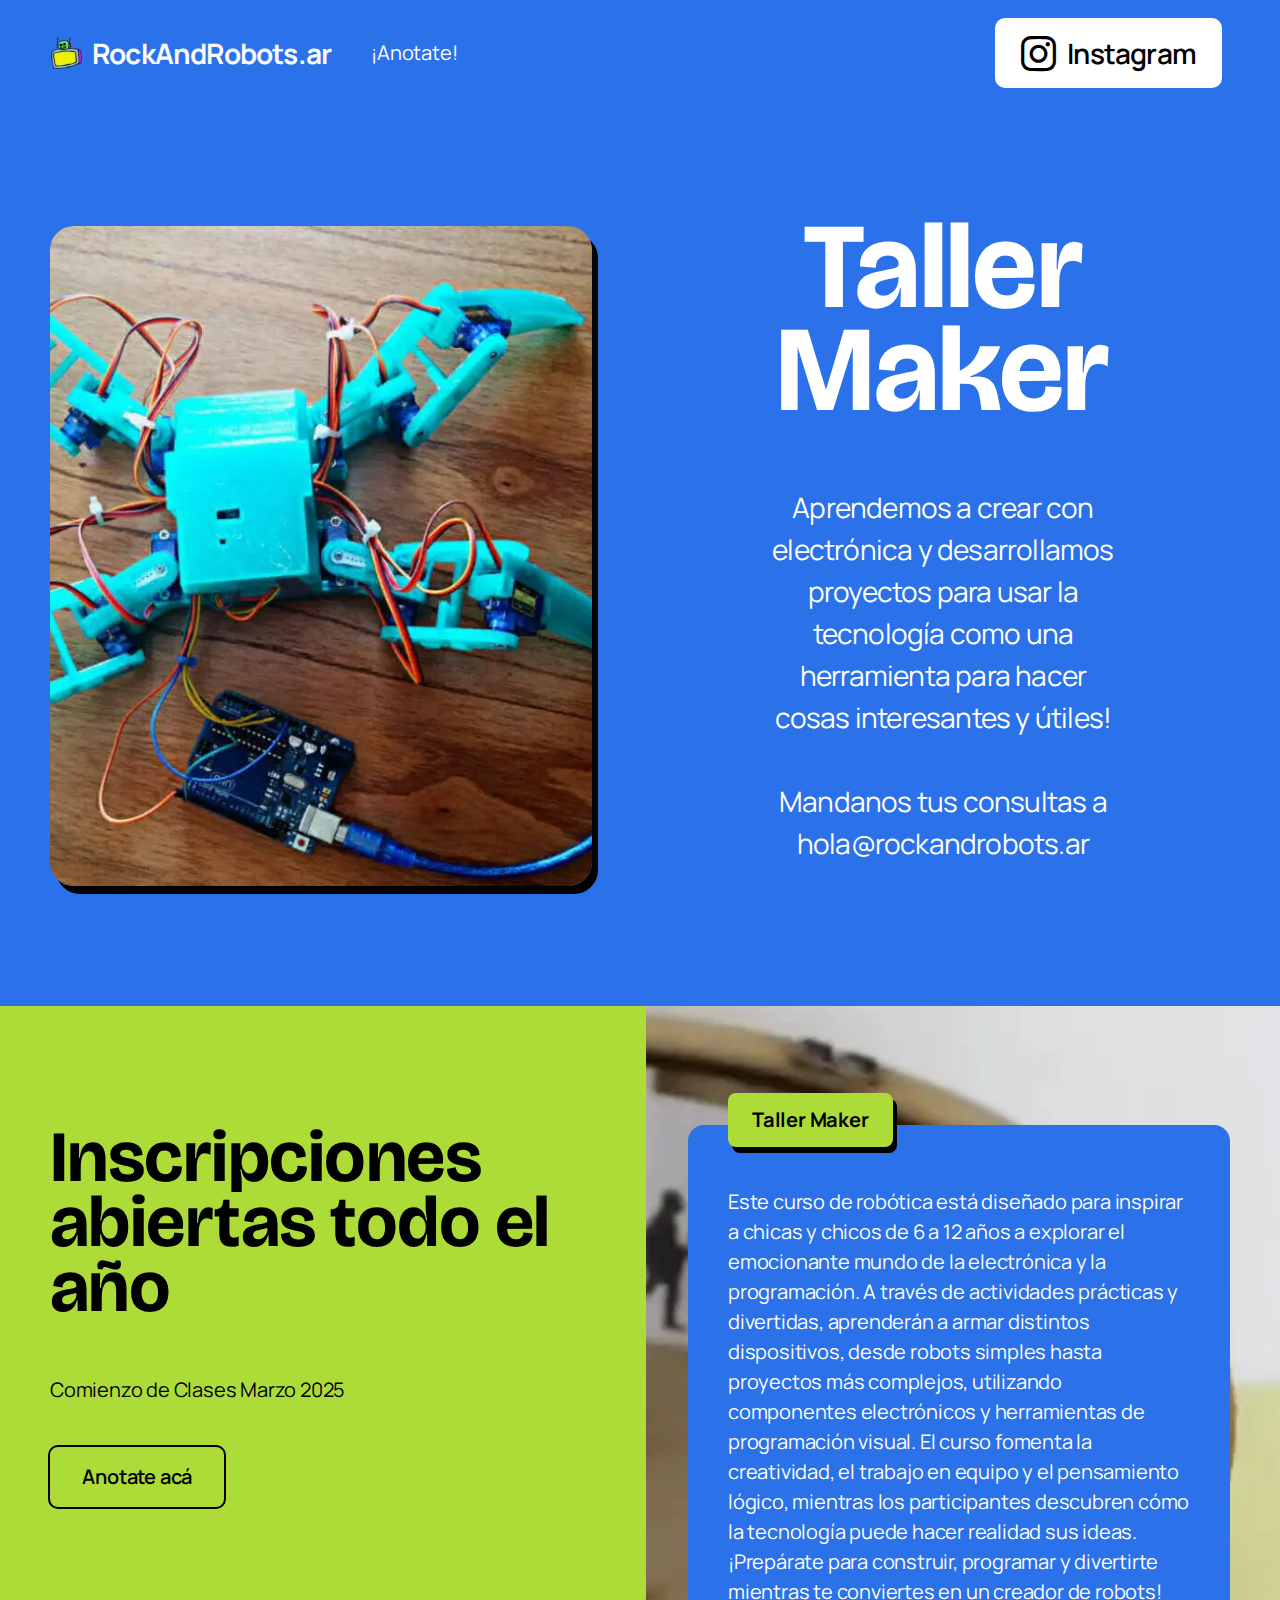
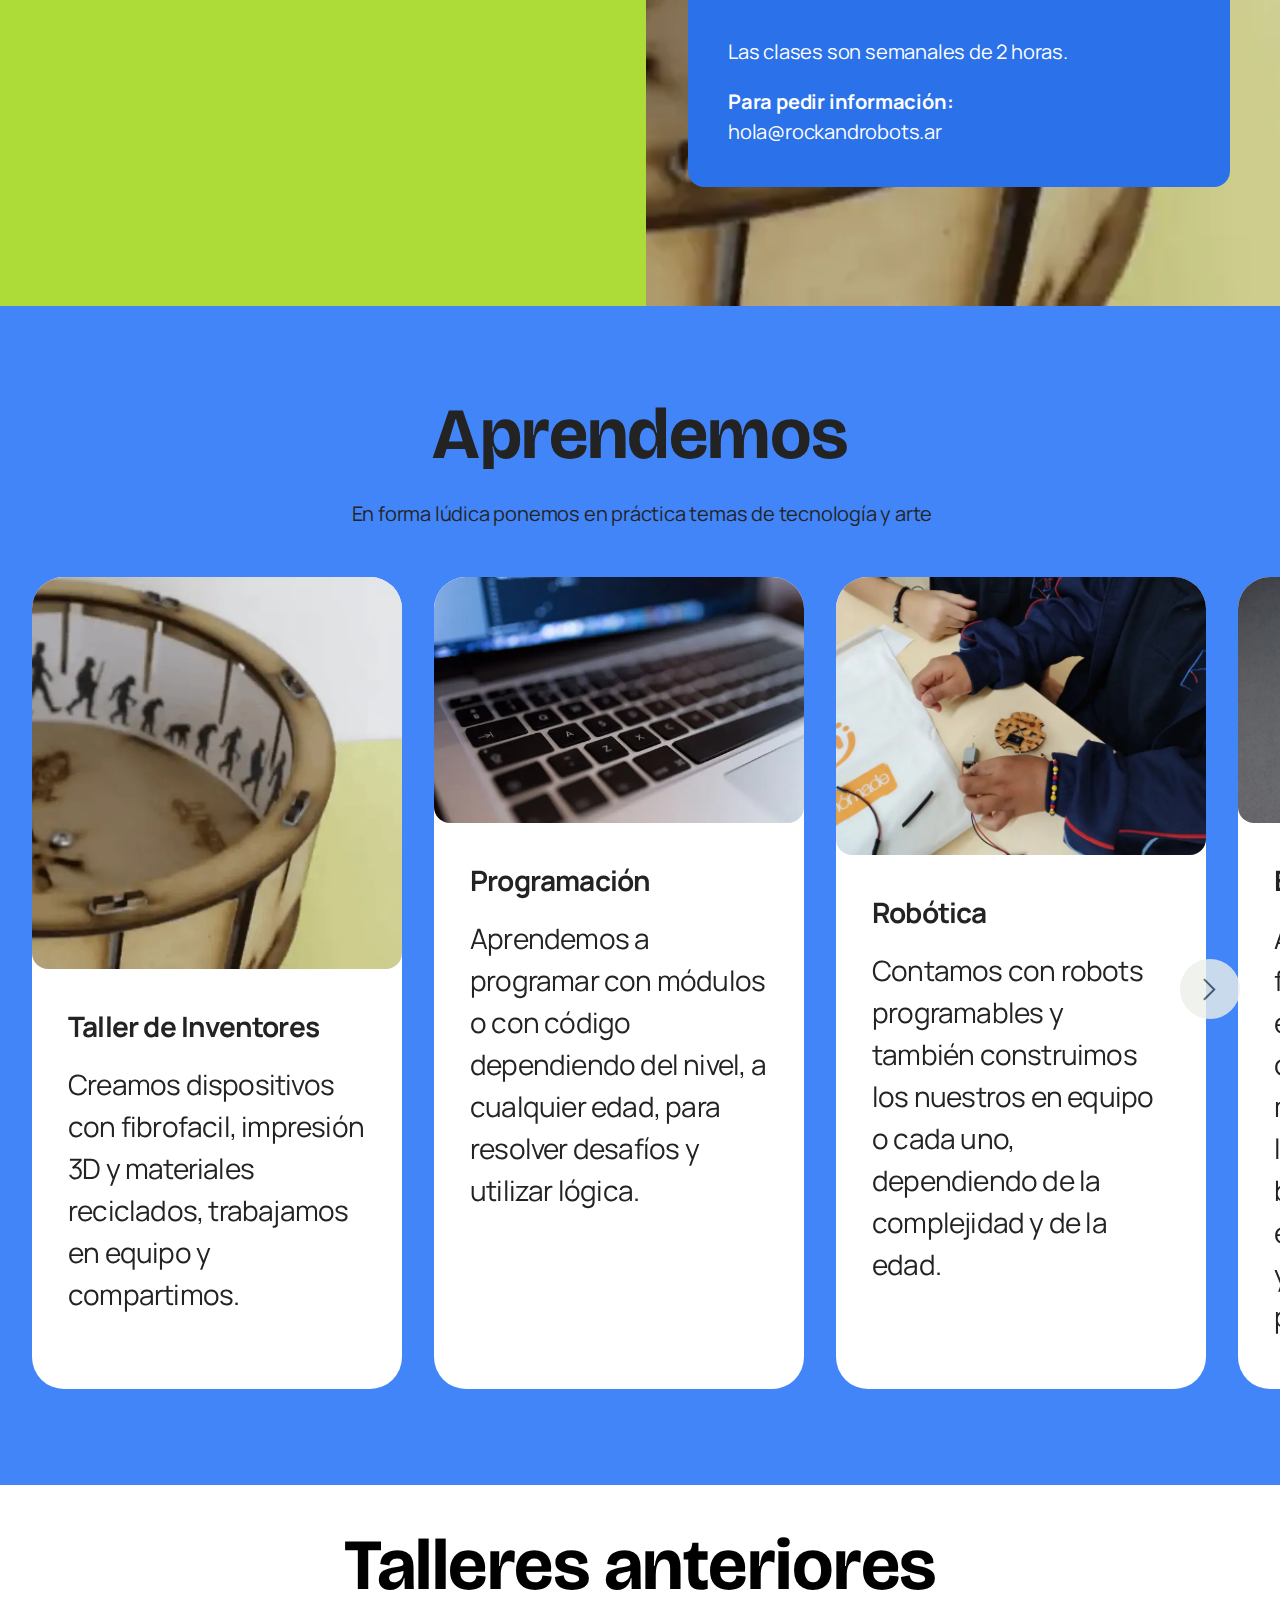
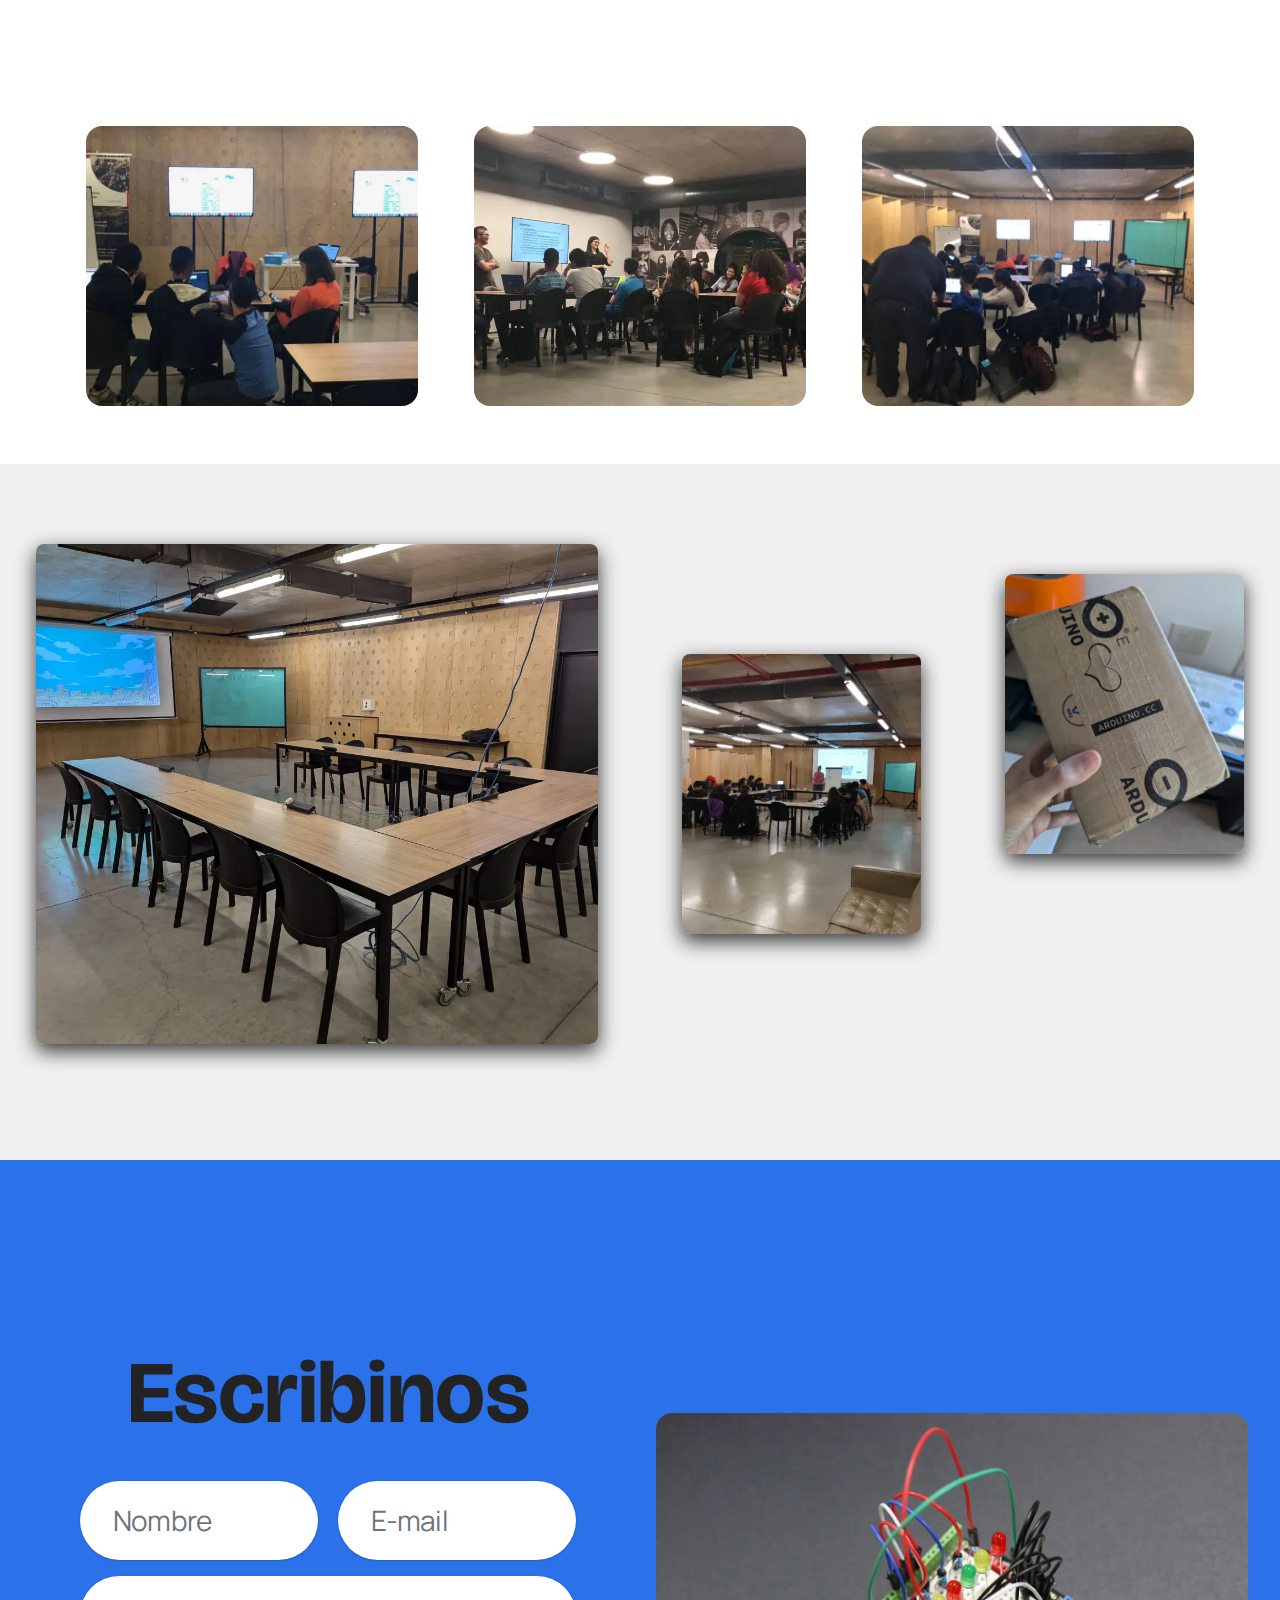
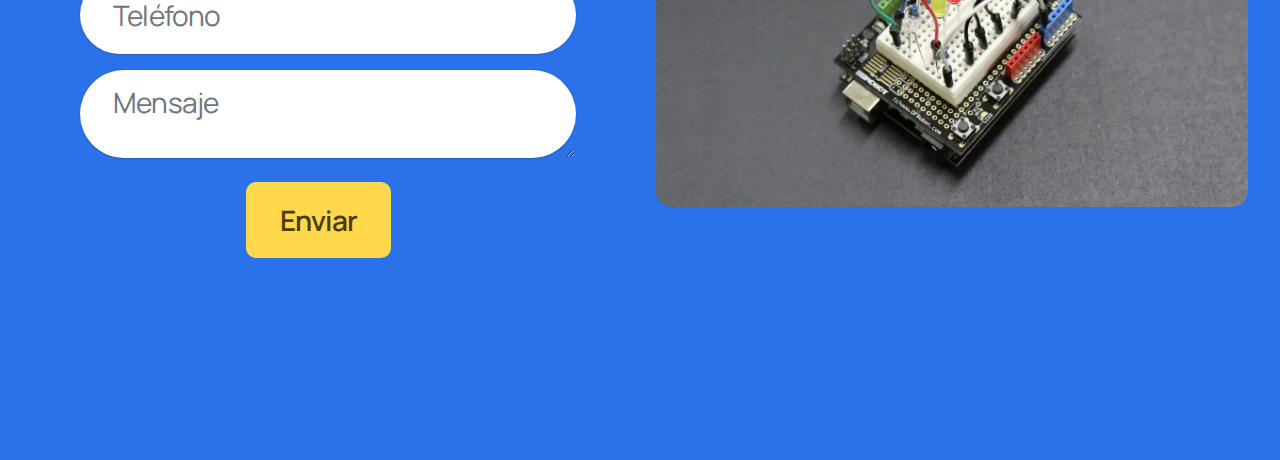
==== commit 776ca789: "Abril 2025 9" ====
--- a/index.html
+++ b/index.html
@@ -1,10 +1,10 @@
 <!DOCTYPE html>
 <html  >
 <head>
-  
+  <!-- Site made with Mobirise Website Builder v5.9.18, https://mobirise.com -->
   <meta charset="UTF-8">
   <meta http-equiv="X-UA-Compatible" content="IE=edge">
-  
+  <meta name="generator" content="Mobirise v5.9.18, mobirise.com">
   <meta name="viewport" content="width=device-width, initial-scale=1, minimum-scale=1">
   <link rel="shortcut icon" href="assets/images/rrpng-grande-copia-64x64.png" type="image/x-icon">
   <meta name="description" content="Tod@s creamos con Tecnología">
@@ -22,7 +22,7 @@
   <noscript><link rel="stylesheet" href="https://fonts.googleapis.com/css?family=Bricolage+Grotesque:200,300,400,500,600,700,800&display=swap"></noscript>
   <link rel="preload" href="https://fonts.googleapis.com/css?family=Manrope:200,300,400,500,600,700,800&display=swap" as="style" onload="this.onload=null;this.rel='stylesheet'">
   <noscript><link rel="stylesheet" href="https://fonts.googleapis.com/css?family=Manrope:200,300,400,500,600,700,800&display=swap"></noscript>
-  <link rel="preload" as="style" href="assets/mobirise/css/mbr-additional.css?v=XN6VdG"><link rel="stylesheet" href="assets/mobirise/css/mbr-additional.css?v=XN6VdG" type="text/css">
+  <link rel="preload" as="style" href="assets/mobirise/css/mbr-additional.css?v=6OYZ69"><link rel="stylesheet" href="assets/mobirise/css/mbr-additional.css?v=6OYZ69" type="text/css">
 
   
   
@@ -68,16 +68,7 @@
             </div>
             <div class="collapse navbar-collapse" id="navbarSupportedContent">
                 <ul class="navbar-nav nav-dropdown" data-app-modern-menu="true"><li class="nav-item">
-                        <a class="nav-link link text-info display-4" href="#"></a>
-                    </li>
-                    <li class="nav-item">
-                        <a class="nav-link link text-info display-4" href="#"></a>
-                    </li>
-                    <li class="nav-item">
-                        <a class="nav-link link text-info display-4" href="#"></a>
-                    </li>
-                    <li class="nav-item">
-                        <a class="nav-link link text-info display-4" href="#"></a>
+                        <a class="nav-link link text-info text-primary display-4" href="index.html#header02-s">¡Anotate!</a>
                     </li></ul>
                 <div class="mbr-section-btn-main" role="tablist"><a class="btn btn-info display-7" href="http://instagram.com/rockandrobots" target="_blank"><span class="socicon socicon-instagram mbr-iconfont mbr-iconfont-btn"></span>Instagram</a></div>
                 
@@ -106,7 +97,7 @@
             </div>
             <div class="col-12 col-lg-6 card">
                 <div class="image-wrapper">
-					<img src="assets/images/whatsapp-image-2021-01-24-at-15.22.44-1192x671.webp" alt="">
+					<img src="assets/images/whatsapp-image-2021-01-24-at-15.22.44-1192x671.webp" alt="Mobirise Website Builder">
 				</div>
             </div>
         </div>
@@ -148,7 +139,7 @@
             </div>
         </div>
     </div>
-    <img class="main-image" src="assets/images/screen-shot-2025-03-21-at-14.16.26-1004x1120.webp" alt="">
+    <img class="main-image" src="assets/images/screen-shot-2025-03-21-at-14.16.26-1004x1120.webp" alt="Mobirise Website Builder">
 </section>
 
 <section data-bs-version="5.1" class="features017 mbr-embla cid-uIuCf31Vh5" id="features017-v">
@@ -174,7 +165,7 @@
 						<div class="slide-content">
 							<div class="item-img">
 								<div class="item-wrapper">
-									<img src="assets/images/screen-shot-2025-03-21-at-14.16.26-1004x1120.webp" alt="" title="" data-slide-to="1" data-bs-slide-to="1">
+									<img src="assets/images/screen-shot-2025-03-21-at-14.16.26-1004x1120.webp" alt="Mobirise Website Builder" title="" data-slide-to="1" data-bs-slide-to="1">
 								</div>
 							</div>
 							<div class="item-content">
@@ -192,7 +183,7 @@
 						<div class="slide-content">
 							<div class="item-img">
 								<div class="item-wrapper">
-									<img src="assets/images/mbr-600x400.webp" alt="" title="" data-slide-to="1" data-bs-slide-to="1">
+									<img src="assets/images/mbr-600x400.webp" alt="Mobirise Website Builder" title="" data-slide-to="1" data-bs-slide-to="1">
 								</div>
 							</div>
 							<div class="item-content">
@@ -209,7 +200,7 @@
 						<div class="slide-content">
 							<div class="item-img">
 								<div class="item-wrapper">
-									<img src="assets/images/whatsapp-image-2021-01-24-at-15.22.44-1192x671.webp" alt="" title="" data-slide-to="3" data-bs-slide-to="4">
+									<img src="assets/images/whatsapp-image-2025-04-09-at-8.37.26-pm-784x590.webp" alt="Mobirise Website Builder" title="" data-slide-to="3" data-bs-slide-to="4">
 								</div>
 							</div>
 							<div class="item-content">
@@ -226,7 +217,7 @@
 						<div class="slide-content">
 							<div class="item-img">
 								<div class="item-wrapper">
-									<img src="assets/images/mbr-1256x837.webp" alt="" title="" data-slide-to="4" data-bs-slide-to="5">
+									<img src="assets/images/mbr-1256x837.webp" alt="Mobirise Website Builder" title="" data-slide-to="4" data-bs-slide-to="5">
 								</div>
 							</div>
 							<div class="item-content">
@@ -243,7 +234,7 @@
 						<div class="slide-content">
 							<div class="item-img">
 								<div class="item-wrapper">
-									<img src="assets/images/mbr-1200x675.webp" alt="" title="" data-slide-to="5" data-bs-slide-to="6">
+									<img src="assets/images/mbr-1200x675.webp" alt="Mobirise Website Builder" title="" data-slide-to="5" data-bs-slide-to="6">
 								</div>
 							</div>
 							<div class="item-content">
@@ -258,7 +249,7 @@
 						<div class="slide-content">
 							<div class="item-img">
 								<div class="item-wrapper">
-									<img src="assets/images/mbr-1-1200x675.webp" alt="" title="" data-slide-to="6" data-bs-slide-to="7">
+									<img src="assets/images/mbr-1-1200x675.webp" alt="Mobirise Website Builder" title="" data-slide-to="6" data-bs-slide-to="7">
 								</div>
 							</div>
 							<div class="item-content">
@@ -272,28 +263,12 @@
 						</div>
 					</div>
 					
-					<div class="embla__slide slider-image item" style="margin-left: 1rem; margin-right: 1rem;">
-						<div class="slide-content">
-							<div class="item-img">
-								<div class="item-wrapper">
-									<img src="assets/images/mbr-600x400.webp" alt="" title="" data-slide-to="7" data-bs-slide-to="8">
-								</div>
-							</div>
-							<div class="item-content">
-								<h5 class="item-title mbr-fonts-style display-7">
-									<strong>Investigamos</strong></h5>
-								
-								<p class="mbr-text mbr-fonts-style mt-3 display-7">
-									Sobre temas que se presentan en el aula y desafíos que proponen l@s maestr@s.</p>
-							</div>
-							
-						</div>
-					</div>
+					
 					<div class="embla__slide slider-image item" style="margin-left: 1rem; margin-right: 1rem;">
 					<div class="slide-content">
 						<div class="item-img">
 							<div class="item-wrapper">
-								<img src="assets/images/dnpvkw3wwautzdx-1-784x522.webp" alt="" title="" data-slide-to="8" data-bs-slide-to="9">
+								<img src="assets/images/dnpvkw3wwautzdx-1-784x522.webp" alt="Mobirise Website Builder" title="" data-slide-to="8" data-bs-slide-to="9">
 							</div>
 						</div>
 						<div class="item-content">
@@ -336,7 +311,7 @@
             <div class="col-12 col-lg-4 item features-image">
                 <div class="item-wrapper">
                     <div class="item-img">
-                        <img src="assets/images/img-3087-784x588.webp" alt="" title="">
+                        <img src="assets/images/img-3087-784x588.webp" alt="Mobirise Website Builder" title="">
                         
                     </div>
                     <div class="item-content">
@@ -347,7 +322,7 @@
             <div class="col-12 col-lg-4 item features-image">
                 <div class="item-wrapper">
                     <div class="item-img">
-                        <img src="assets/images/dnpvkw3wwautzdx-1-784x522.webp" alt="" title="">
+                        <img src="assets/images/dnpvkw3wwautzdx-1-784x522.webp" alt="Mobirise Website Builder" title="">
                         
                     </div>
                     <div class="item-content">
@@ -358,7 +333,7 @@
             <div class="col-12 col-lg-4 item features-image">
                 <div class="item-wrapper">
                     <div class="item-img">
-                        <img src="assets/images/img-3085-784x588.webp" alt="" title="">
+                        <img src="assets/images/img-3085-784x588.webp" alt="Mobirise Website Builder" title="">
                         
                     </div>
                     <div class="item-content">
@@ -381,21 +356,21 @@
             <div class="item features-image col-12 col-lg-6">
                 <div class="item-wrapper">
                     <div class="item-img">
-                        <img src="assets/images/pxl-20240713-174120007-1201x904.webp" alt="">
+                        <img src="assets/images/pxl-20240713-174120007-1201x904.webp" alt="Mobirise Website Builder">
                     </div>
                 </div>
             </div>
             <div class="item features-image col-12 col-lg-3">
                 <div class="item-wrapper">
                     <div class="item-img">
-                        <img src="assets/images/img-20240713-wa0024-516x388.webp" alt="">
+                        <img src="assets/images/img-20240713-wa0024-516x388.webp" alt="Mobirise Website Builder">
                     </div>
                 </div>
             </div>
             <div class="item features-image col-12 col-lg-3">
                 <div class="item-wrapper">
                     <div class="item-img">
-                        <img src="assets/images/pxl-20240730-161503718-516x685.webp" alt="">
+                        <img src="assets/images/pxl-20240730-161503718-516x685.webp" alt="Mobirise Website Builder">
                     </div>
                 </div>
             </div>
@@ -416,7 +391,7 @@
                     
                 </div>
                 <div class="col-lg-12 mx-auto mbr-form" data-form-type="formoid">
-                    <form action="https://mobirise.eu/" method="POST" class="mbr-form form-with-styler" data-form-title="Form Name"><input type="hidden" name="email" data-form-email="true" value="NwJ4Y7LWHi1lG9w08iBuJ35MlvXTRWAtk+aP3wctIS0gbXd5Df5e5qMQKlOPcDLRVqrIV5GyfI5Se5/V10WqIxDKSR/7tfy19xCGhakcwVAzVN0voUQd5DUH62Lw2Fpo.KXIZ6ziKvFs5bMdfCucxT5PfPNO5DBLYlimmVs4PAHdTxI8RwrGNmPdiNFxi+8xJ7tCRup0J+LSRmrih6A2Hs7gYuAWc0TZSgOQrZcfAqiot/fgx3oAgCUr6PLALWCUu">
+                    <form action="https://mobirise.eu/" method="POST" class="mbr-form form-with-styler" data-form-title="Form Name"><input type="hidden" name="email" data-form-email="true" value="KfZNrcGyeZDtkTThyQqoEKQBvAlWdWFrlJdgC/AANKysVTk/owr9yXgWzMKF1HwF5hlZEHAxNF+N/mgQTz4WsVm1z0hMCYpzLxQPNQNYCZeOCsIuMlHXosXdDW1yGiLB.pL0rNJcjnnVoYOvA0BbmK6Wh1F7OIxTerVdcj8Gx8C/w/2azW2tGivP/aYAU8Dn7gl0ke0O5y0LjTHNBYgTLtbTTqJ0CgDTRmRPmLaX97mhknJJmP25NsYolv3szaRjM">
                         <div class="row">
                             <div hidden="hidden" data-form-alert="" class="alert alert-success col-12">Gracias por tu Consulta.</div>
                             <div hidden="hidden" data-form-alert-danger="" class="alert alert-danger col-12">
@@ -446,7 +421,7 @@
             </div>
             <div class="col-12 col-lg-6">
                 <div class="image-wrapper">
-                    <img class="w-100" src="assets/images/mbr-1256x837.webp" alt="">
+                    <img class="w-100" src="assets/images/mbr-1256x837.webp" alt="Mobirise Website Builder">
                 </div>
             </div>
 
--- a/assets/theme/css/style.css
+++ b/assets/theme/css/style.css
@@ -955,4 +955,11 @@
     width: 300% !important;
     left: -100% !important;
   }
+}.engine {
+	position: absolute;
+	text-indent: -2400px;
+	text-align: center;
+	padding: 0;
+	top: 0;
+	left: -2400px;
 }--- a/assets/mobirise/css/mbr-additional.css
+++ b/assets/mobirise/css/mbr-additional.css
@@ -1628,15 +1628,6 @@
 .cid-uIuCf31Vh5 img,
 .cid-uIuCf31Vh5 .item-img {
   width: 100%;
-  height: 100%;
-  height: 200px;
-  object-fit: cover;
-}
-@media (max-width: 767px) {
-  .cid-uIuCf31Vh5 img,
-  .cid-uIuCf31Vh5 .item-img {
-    max-height: 300px;
-  }
 }
 .cid-uIuCf31Vh5 .item:focus,
 .cid-uIuCf31Vh5 span:focus {
@@ -1716,11 +1707,6 @@
   display: flex;
   justify-content: center;
   align-items: center;
-}
-@media (max-width: 768px) {
-  .cid-uIuCf31Vh5 .embla__button {
-    display: none;
-  }
 }
 .cid-uIuCf31Vh5 .embla__button:disabled {
   cursor: default;
--- a/assets/mobirise/css/mbr-additional.css
+++ b/assets/mobirise/css/mbr-additional.css
@@ -1628,15 +1628,6 @@
 .cid-uIuCf31Vh5 img,
 .cid-uIuCf31Vh5 .item-img {
   width: 100%;
-  height: 100%;
-  height: 200px;
-  object-fit: cover;
-}
-@media (max-width: 767px) {
-  .cid-uIuCf31Vh5 img,
-  .cid-uIuCf31Vh5 .item-img {
-    max-height: 300px;
-  }
 }
 .cid-uIuCf31Vh5 .item:focus,
 .cid-uIuCf31Vh5 span:focus {
@@ -1716,11 +1707,6 @@
   display: flex;
   justify-content: center;
   align-items: center;
-}
-@media (max-width: 768px) {
-  .cid-uIuCf31Vh5 .embla__button {
-    display: none;
-  }
 }
 .cid-uIuCf31Vh5 .embla__button:disabled {
   cursor: default;
